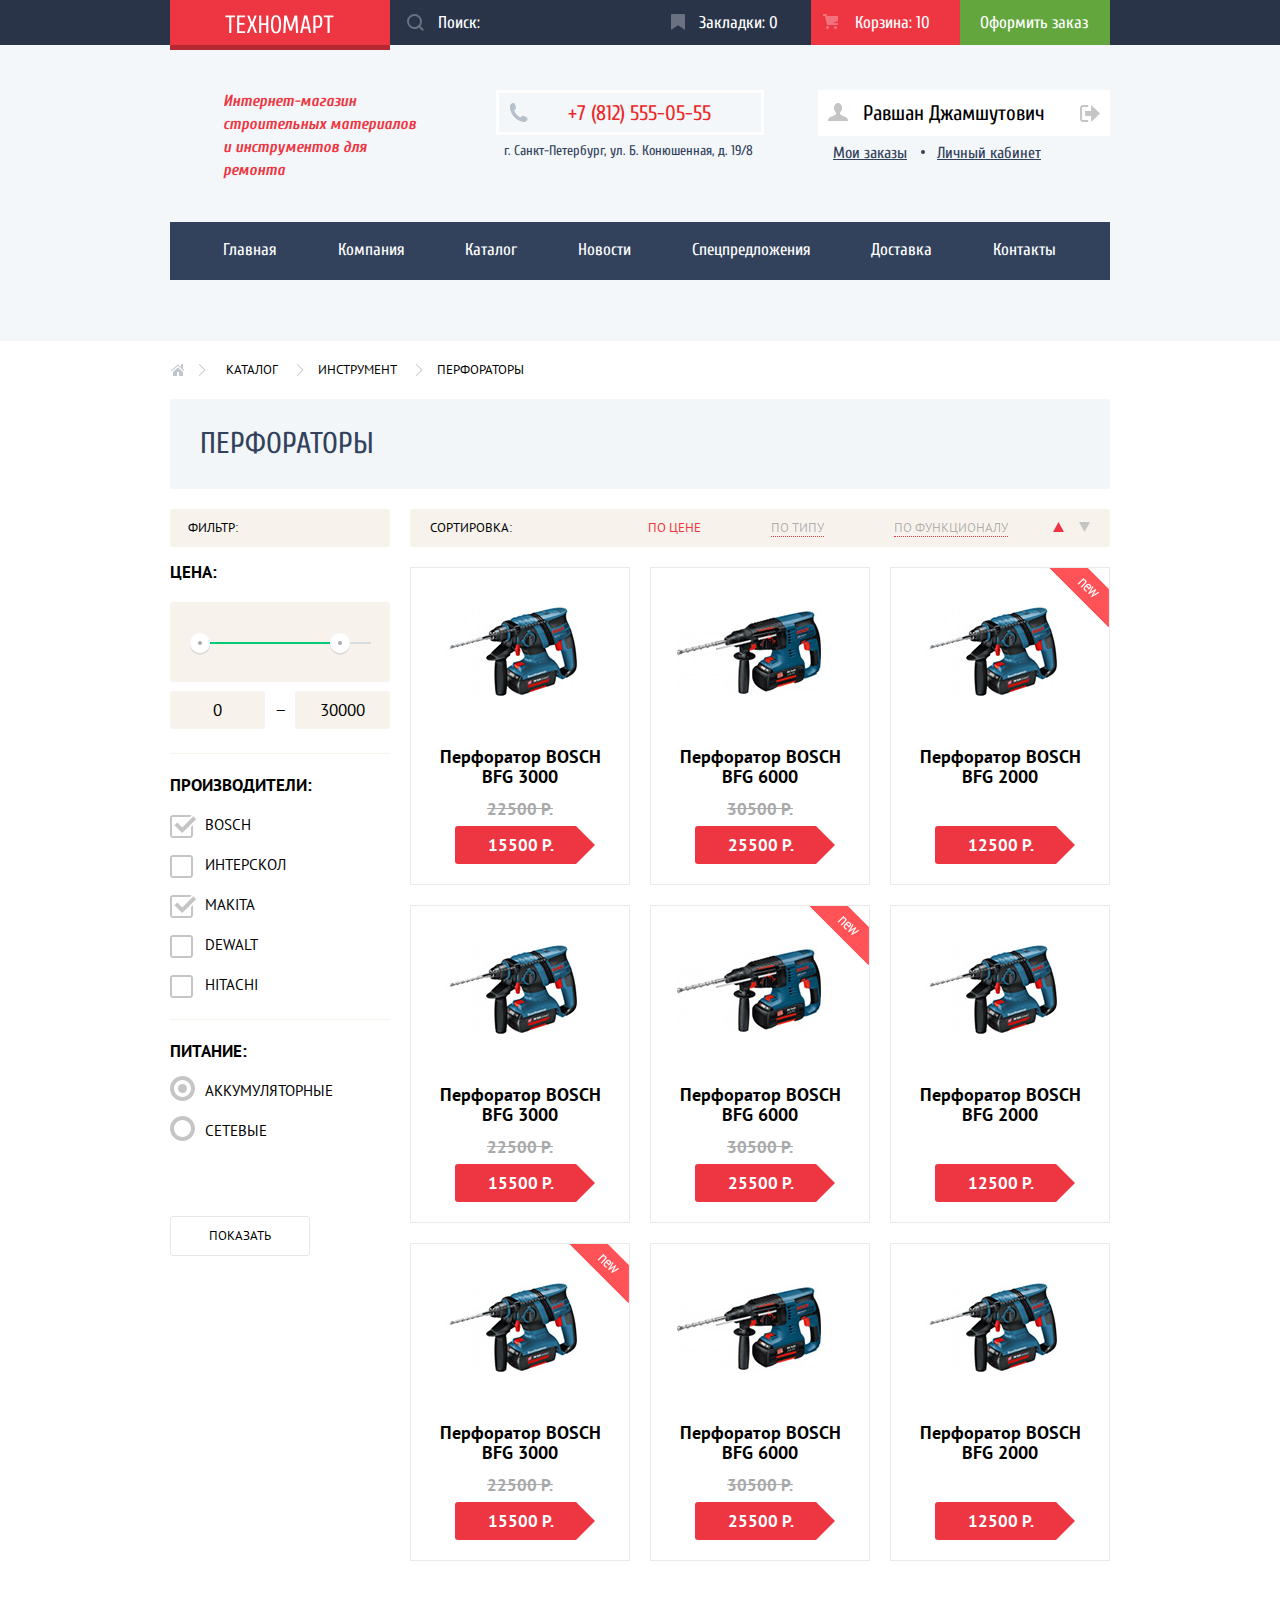
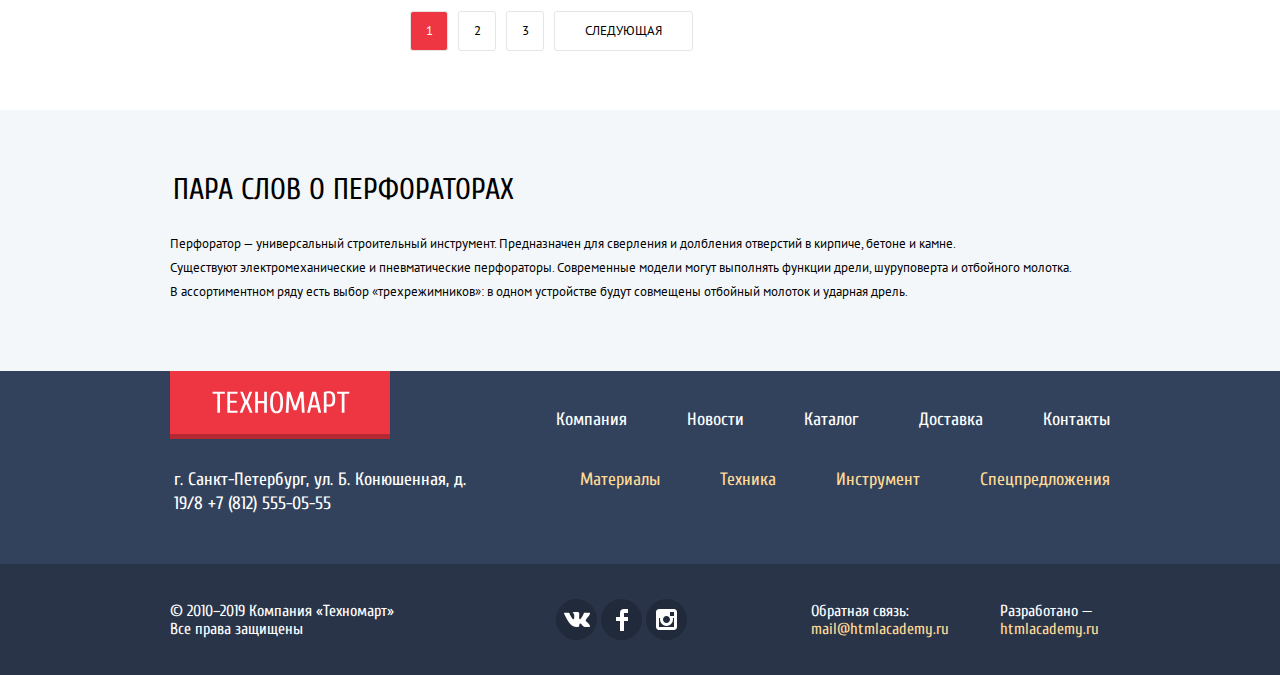
==== catalog.html @ a44cceee "Визуальное соответствие макету Техномарт v1" ====
<!DOCTYPE html>
<html lang="ru">
<head>
  <meta charset="utf-8">
  <title>Техномарт-каталог</title>
  <link href="https://fonts.googleapis.com/css?family=Cuprum:400,400i,700|PT+Sans:400,700&display=swap&subset=cyrillic" rel="stylesheet">
  <link href="css/normalize.css" rel="stylesheet">
  <link href="css/style.css" rel="stylesheet">
</head>
<body>
  <header class="page-header page-catalog-header">
    <div class="header-top-wrap">
      <div class="header-top container">

        <a class="logo" href="index.html">
          <img src="img/logo.svg" alt="Логотип магазана Техномарт" width="109" height="19">
        </a>
        <label>
          <span class="visually-hidden">Поиск</span>
          <input type="search" placeholder="Поиск:" name="search">
          <svg class="search" xmlns="http://www.w3.org/2000/svg" width="17" height="17" viewBox="0 0 17 17">
            <path fill="#231F20"
              d="M17 15.586l-3.542-3.542A7.465 7.465 0 0 0 15 7.5 7.5 7.5 0 1 0 7.5 15c1.71 0 3.282-.579 4.544-1.542L15.586 17 17 15.586zM2 7.5C2 4.467 4.467 2 7.5 2 10.532 2 13 4.467 13 7.5c0 3.032-2.468 5.5-5.5 5.5A5.506 5.506 0 0 1 2 7.5z" />
          </svg>
        </label>

        <a class="header-top-pack" href="pack.html">
          <svg class="pack" xmlns="http://www.w3.org/2000/svg" width="14" height="16" viewBox="0 0 14 16">
            <path fill="#E72C2D" d="M14 15c0 .55-.368.741-.818.426l-5.363-3.765c-.45-.315-1.187-.315-1.637 0L.818 15.426C.368 15.741 0 15.55 0 15V1c0-.55.45-1 1-1h12c.55 0 1 .45 1 1v14z" />
          </svg>
          Закладки: 0
        </a>
        <a class="header-top-cart" href="basket.html">
          <svg class="cart" xmlns="http://www.w3.org/2000/svg" width="15" height="15" viewBox="0 0 15 15">
            <circle cx="4.5" cy="13.5" r="1.5" />
            <circle cx="12.5" cy="13.5" r="1.5" />
            <path d="M15 2H4.07l-.422-2H0v2h2.031l1.985 9H15V9H9.441L15 6.951z" />
          </svg>
          Корзина: 10
        </a>
        <a class="header-top-to-cart" href="cart.html">Оформить заказ</a>

      </div>
    </div>
    <div class="container">
      <div class="header-middle">
        <h1 class="header-title">Интернет-магазин
          строительных материалов
          и&nbsp;инструментов для ремонта
        </h1>
        <div class="header-contacts">
          <p class="contact-phone">+7 (812) 555-05-55</p>
          <p class="contact-address">г. Санкт-Петербург, ул.&nbsp;Б. Конюшенная, д. 19/8</p>
        </div>
        <section class="user">
          <p class="user-name">
            <a class="to-profile" href="profile.html">
              <svg xmlns="http://www.w3.org/2000/svg" width="20" height="18" viewBox="0 0 20 18">
                <path fill="#c5c5c5"
                  d="M17.881 14.166c-2.144-.735-4.256-1.666-5.207-2.39-.657-.501-.77-1.618-.517-2.415 1.118-.903 1.864-2.477 1.864-4.278C14.021 2.276 12.221 0 10 0S5.979 2.276 5.979 5.083c0 1.801.746 3.374 1.863 4.277.253.798.141 1.915-.517 2.416-.95.724-3.063 1.654-5.207 2.39S0 18 0 18h20s.025-3.099-2.119-3.834z" />
              </svg>
              Равшан Джамшутович
            </a>
            <a class="logout" href="logout.html">
              <svg xmlns="http://www.w3.org/2000/svg" width="21" height="17" viewBox="0 0 21 17">
                <g fill="#c5c5c5">
                  <path d="M21 8.5L12.125 0v6h-6v5h6v6z" />
                  <path d="M3.106 13.952V3.048c.018-.376.171-1.057 1.01-1.057h5.027V0H4.116C1.938 0 1.112 1.81 1.087 3.027v10.946C1.112 15.189 1.938 17 4.116 17h5.027v-1.99H4.116c-.839 0-.992-.683-1.01-1.058z" />
                </g>
              </svg>
            </a>
          </p>
          <ul class="user-nav">
            <li><a class="my-orders" href="my-orders.html">Мои заказы</a></li>
            <li><a class="my-personal-page" href="lk.html">Личный кабинет</a></li>
          </ul>
        </section>
      </div>
      <nav class="main-navigation">
        <ul class="navigation-list">
          <li class="navigation-list-item"><a href="index.html">Главная</a></li>
          <li class="navigation-list-item"><a href="company.html">Компания</a></li>
          <li class="navigation-list-item"><a href="">Каталог</a></li>
          <li class="navigation-list-item"><a href="news.html">Новости</a></li>
          <li class="navigation-list-item"><a href="special-price.html">Спецпредложения</a></li>
          <li class="navigation-list-item"><a href="delivery.html">Доставка</a></li>
          <li class="navigation-list-item"><a href="contact.html">Контакты</a></li>
        </ul>
      </nav>
    </div>
  </header>
  <main class="page-main page-catalog">
    <div class="container">
      <ul class="breadcrumbs">
        <li class="breadcrumbs-item"><a class="home" href="index.html" aria-label="На главную"></a></li>
        <li class="breadcrumbs-item fixme-1"><a href="">Каталог</a></li>
        <li class="breadcrumbs-item"><a href="tool.html">Инструмент</a></li>
        <li class="breadcrumbs-item breadcrumbs-item-current"><a href="#">Перфораторы</a></li>
      </ul>
      <h2 class="catalog-title">Перфораторы</h2>
      <div class="main-container">
        <form class="filters" action="https://echo.htmlacademy.ru" method="get">
          <h3 class="filters-title">Фильтр:</h3>
          <fieldset class="filter-price">
            <legend class="filter-price-title">Цена:</legend>
            <div class="range">
              <span class="line line-grey"></span>
              <span class="line line-green"></span>
              <button class="circle circle-left" type="button"></button>
              <button class="circle circle-right" type="button"></button>
            </div>
            <div class="input">
              <input class="min" type="text" value="0">
              <span>—</span>
              <input class="max" type="text" value="30000">
            </div>
          </fieldset>
          <fieldset class="check-brend">
            <legend class="check-brend-title">Производители:</legend>
            <ul class="brend-list">
              <li class="brend-item">
                <label class="brend-input">
                  <input class="visually-hidden" type="checkbox" name="Bosch" checked="">
                  <span class="check-box"></span>
                  Bosch
                </label>
              </li><!-- Добавить checkbox-on.svg -->
              <li class="brend-item">
                <label class="brend-input">
                  <input class="visually-hidden" type="checkbox" name="Interscol">
                  <span class="check-box"></span>
                  Интерскол
                </label>
              </li><!-- Добавить checkbox-off.svg -->
              <li class="brend-item">
                <label class="brend-input">
                  <input class="visually-hidden" type="checkbox" name="Makita" checked="">
                  <span class="check-box"></span>
                  Makita
                </label>
              </li><!-- Добавить checkbox-on.svg -->
              <li class="brend-item">
                <label class="brend-input">
                  <input class="visually-hidden" type="checkbox" name="dewalt">
                  <span class="check-box"></span>
                  dewalt
                </label>
              </li><!-- Добавить checkbox-off.svg -->
              <li class="brend-item">
                <label class="brend-input">
                  <input class="visually-hidden" type="checkbox" name="hitachi">
                  <span class="check-box"></span>
                  hitachi
                </label>
              </li><!-- Добавить checkbox-off.svg -->
            </ul>
          </fieldset>
          <fieldset class="check-type">
            <legend class="check-type-title">Питание:</legend>
            <ul class="type-list">
              <li class="type-item">
                <label class="input-type">
                  <input class="visually-hidden" type="radio" name="feed" value="type-1" checked>
                  <span class="type-radio"></span>
                  Аккумуляторные
                </label>
              </li><!-- Добавить radio-on.svg -->
              <li class="type-item">
                <label class="input-type">
                  <input class="visually-hidden" type="radio" name="feed" value="type-2">
                  <span class="type-radio"></span>
                  Сетевые
                </label>
              </li><!-- Добавить radio-off.svg -->
            </ul>
          </fieldset>
          <button class="re-filter" type="submit">Показать</button>
        </form>
        <div class="content-container">
          <section class="sort">
            <h3 class="sort-title">Сортировка:</h3>
            <ul class="sort-list">
              <li class="sort-item">
                <a class="sort-button sort-active" href="#">По&nbsp;цене</a>
              </li>
              <li class="sort-item">
                <a class="sort-button" href="#">По&nbsp;типу</a>
              </li>
              <li class="sort-item">
                <a class="sort-button" href="#">По&nbsp;функционалу</a><!-- Добавить  icon-up-dir.svg icon-down-dir.svg-->
              </li>
            </ul>
            <ul class="arrow-list">
              <li class="sort-arrow-item">
                <a class="btn-up active" aria-label="Отсортировать по возрастанию" href="#">
                  <svg xmlns="http://www.w3.org/2000/svg" width="11" height="10" viewBox="0 0 11 10">
                    <path fill="#c5c5c5" d="M5.5 0L0 10h11z" />
                  </svg>

                </a>
              </li>
              <li class="sort-arrow-item">
                <a class="btn-down" aria-label="Отсортировать по убыванию" href="#">
                  <svg xmlns="http://www.w3.org/2000/svg" width="11" height="10" viewBox="0 0 11 10">
                    <path fill="#c5c5c5" d="M5.5 10L0 0h11" />
                  </svg>
                </a>
              </li>
            </ul>
          </section>
          <section class="catalog">
            <h3 class="visually-hidden">Каталог</h3>
            <ul class="product-list">
              <li class="product-item">
                <div>
                  <a class="product-picture" href="catalog-item.html">
                    <img src="img/item-image-2k3k.jpg" alt="Перфоратор Bosch BFG 3000" width="218" height="170">
                  </a>

                  <ul class="item-buttons-list">
                    <li class="item-button">
                      <a class="button-link button-to-cart" href="to-cart.html">Купить</a>
                    </li>
                    <li class="item-button">
                      <a class="button-link button-to-mark" href="add-mark.html">В закладки</a>
                    </li>
                  </ul>

                  <h4 class="product-title">
                    <a href="product-item.html">
                      Перфоратор BOSCH BFG 3000
                    </a>
                  </h4>
                </div>
                <div>
                  <p class="product-item-sale">22500&nbsp;Р.</p>
                  <a class="product-item-price" href="#">
                    15500&nbsp;Р.
                  </a>
                </div>
              </li>
              <li class="product-item">
                <div>
                  <a class="product-picture" href="catalog-item.html">
                    <img src="img/item-image-6k.jpg" alt="Перфоратор Bosch BFG 6000" width="218" height="170">
                  </a>

                  <ul class="item-buttons-list">
                    <li class="item-button">
                      <a class="button-link button-to-cart" href="to-cart.html">Купить</a>
                    </li>
                    <li class="item-button">
                      <a class="button-link button-to-mark" href="add-mark.html">В закладки</a>
                    </li>
                  </ul>

                  <h4 class="product-title">
                    <a href="product-item.html">
                      Перфоратор BOSCH BFG 6000
                    </a>
                  </h4>
                </div>
                <div>
                  <p class="product-item-sale">30500&nbsp;Р.</p>
                  <a class="product-item-price" href="#">
                    25500&nbsp;Р.
                  </a>
                </div>
              </li>
              <li class="product-item new-flag">
                <div>
                  <a class="product-picture" href="catalog-item.html">
                    <img src="img/item-image-2k3k.jpg" alt="Перфоратор Bosch BFG 2000" width="218" height="170">
                  </a>

                  <ul class="item-buttons-list">
                    <li class="item-button">
                      <a class="button-link button-to-cart" href="to-cart.html">Купить</a>
                    </li>
                    <li class="item-button">
                      <a class="button-link button-to-mark" href="add-mark.html">В закладки</a>
                    </li>
                  </ul>

                  <h4 class="product-title">
                    <a href="product-item.html">
                      Перфоратор BOSCH BFG 2000
                    </a>
                  </h4>
                </div>
                <div>
                  <a class="product-item-price" href="#">
                    12500&nbsp;Р.
                  </a>
                </div>
              </li>
              <li class="product-item">
                <div>
                  <a class="product-picture" href="catalog-item.html">
                    <img src="img/item-image-2k3k.jpg" alt="Перфоратор Bosch BFG 3000" width="218" height="170">
                  </a>

                  <ul class="item-buttons-list">
                    <li class="item-button">
                      <a class="button-link button-to-cart" href="to-cart.html">Купить</a>
                    </li>
                    <li class="item-button">
                      <a class="button-link button-to-mark" href="add-mark.html">В закладки</a>
                    </li>
                  </ul>

                  <h4 class="product-title">
                    <a href="product-item.html">
                      Перфоратор BOSCH BFG 3000
                    </a>
                  </h4>
                </div>
                <div>
                  <p class="product-item-sale">22500&nbsp;Р.</p>
                  <a class="product-item-price" href="#">
                    15500&nbsp;Р.
                  </a>
                </div>
              </li>
              <li class="product-item new-flag">
                <div>
                  <a class="product-picture" href="catalog-item.html">
                    <img src="img/item-image-6k.jpg" alt="Перфоратор Bosch BFG 6000" width="218" height="170">
                  </a>

                  <ul class="item-buttons-list">
                    <li class="item-button">
                      <a class="button-link button-to-cart" href="to-cart.html">Купить</a>
                    </li>
                    <li class="item-button">
                      <a class="button-link button-to-mark" href="add-mark.html">В закладки</a>
                    </li>
                  </ul>

                  <h4 class="product-title">
                    <a href="product-item.html">
                      Перфоратор BOSCH BFG 6000
                    </a>
                  </h4>
                </div>
                <div>
                  <p class="product-item-sale">30500&nbsp;Р.</p>
                  <a class="product-item-price" href="#">
                    25500&nbsp;Р.
                  </a>
                </div>
              </li>
              <li class="product-item">
                <div>
                  <a class="product-picture" href="catalog-item.html">
                    <img src="img/item-image-2k3k.jpg" alt="Перфоратор Bosch BFG 2000" width="218" height="170">
                  </a>

                  <ul class="item-buttons-list">
                    <li class="item-button">
                      <a class="button-link button-to-cart" href="to-cart.html">Купить</a>
                    </li>
                    <li class="item-button">
                      <a class="button-link button-to-mark" href="add-mark.html">В закладки</a>
                    </li>
                  </ul>

                  <h4 class="product-title">
                    <a href="product-item.html">
                      Перфоратор BOSCH BFG 2000
                    </a>
                  </h4>
                </div>
                <div>
                  <a class="product-item-price" href="#">
                    12500&nbsp;Р.
                  </a>
                </div>
              </li>
              <li class="product-item new-flag">
                <div>
                  <a class="product-picture" href="catalog-item.html">
                    <img src="img/item-image-2k3k.jpg" alt="Перфоратор Bosch BFG 3000" width="218" height="170">
                  </a>

                  <ul class="item-buttons-list">
                    <li class="item-button">
                      <a class="button-link button-to-cart" href="to-cart.html">Купить</a>
                    </li>
                    <li class="item-button">
                      <a class="button-link button-to-mark" href="add-mark.html">В закладки</a>
                    </li>
                  </ul>

                  <h4 class="product-title">
                    <a href="product-item.html">
                      Перфоратор BOSCH BFG 3000
                    </a>
                  </h4>
                </div>
                <div>
                  <p class="product-item-sale">22500&nbsp;Р.</p>
                  <a class="product-item-price" href="#">
                    15500&nbsp;Р.
                  </a>
                </div>
              </li>
              <li class="product-item">
                <div>
                  <a class="product-picture" href="catalog-item.html">
                    <img src="img/item-image-6k.jpg" alt="Перфоратор Bosch BFG 6000" width="218" height="170">
                  </a>

                  <ul class="item-buttons-list">
                    <li class="item-button">
                      <a class="button-link button-to-cart" href="to-cart.html">Купить</a>
                    </li>
                    <li class="item-button">
                      <a class="button-link button-to-mark" href="add-mark.html">В закладки</a>
                    </li>
                  </ul>

                  <h4 class="product-title">
                    <a href="product-item.html">
                      Перфоратор BOSCH BFG 6000
                    </a>
                  </h4>
                </div>
                <div>
                  <p class="product-item-sale">30500&nbsp;Р.</p>
                  <a class="product-item-price" href="#">
                    25500&nbsp;Р.
                  </a>
                </div>
              </li>
              <li class="product-item">
                <div>
                  <a class="product-picture" href="catalog-item.html">
                    <img src="img/item-image-2k3k.jpg" alt="Перфоратор Bosch BFG 2000" width="218" height="170">
                  </a>

                  <ul class="item-buttons-list">
                    <li class="item-button">
                      <a class="button-link button-to-cart" href="to-cart.html">Купить</a>
                    </li>
                    <li class="item-button">
                      <a class="button-link button-to-mark" href="add-mark.html">В закладки</a>
                    </li>
                  </ul>

                  <h4 class="product-title">
                    <a href="product-item.html">
                      Перфоратор BOSCH BFG 2000
                    </a>
                  </h4>
                </div>
                <div>
                  <a class="product-item-price" href="#">
                    12500&nbsp;Р.
                  </a>
                </div>
              </li>
            </ul>
          </section>
          <ul class="pagination" aria-label="Страницы каталога">
            <li class="pagination-item pagination-active">
              <a href="#">1</a>
            </li>
            <li class="pagination-item">
              <a href="#">2</a>
            </li>
            <li class="pagination-item">
              <a href="#">3</a>
            </li>
            <li class="pagination-item">
              <a href="#">Следующая</a>
            </li>
          </ul>
        </div>
      </div>
    </div>
    <div class="post-script-wrap">
      <div class="container">
        <section class="post-script">
          <h3 class="post-script-title">Пара слов о&nbsp;перфораторах</h3>
          <p class="post-script-text">
            Перфоратор&nbsp;&mdash; универсальный строительный инструмент. Предназначен для сверления и&nbsp;долбления отверстий в&nbsp;кирпиче, бетоне и&nbsp;камне.<br>
            Существуют электромеханические и&nbsp;пневматические перфораторы. Современные модели могут выполнять функции дрели, шуруповерта и&nbsp;отбойного молотка. В&nbsp;ассортиментном ряду есть выбор &laquo;трехрежимников&raquo;: в&nbsp;одном
            устройстве будут совмещены отбойный молоток и&nbsp;ударная дрель.
          </p>
        </section>
      </div>
    </div>
  </main>
  <footer class="page-footer">
    <div class="container">
      <div class="footer-top">
        <a class="logo footer-logo" href="">
          <img src="img/logo.svg" alt="Логотип магазана Техномарт" width="138" height="23">
        </a>
        <ul class="footer-top-nav-list">
          <li class="main-nav-item"><a href="company.html">Компания</a></li>
          <li class="main-nav-item"><a href="news.html">Новости</a></li>
          <li class="main-nav-item"><a href="catalog.html">Каталог</a></li>
          <li class="main-nav-item"><a href="delivery.html">Доставка</a></li>
          <li class="main-nav-item"><a href="contact.html">Контакты</a></li>
        </ul>
      </div>
      <div class="footer-middle">
        <address class="footer-contacts">
          г. Санкт-Петербург, ул. Б. Конюшенная, д. 19/8
          +7 (812) 555-05-55
        </address>
        <ul class="nav-catalog">
          <li class="nav-catalog-item"><a href="catalog.html#materials">Материалы</a></li>
          <li class="nav-catalog-item"><a href="catalog.html#techno">Техника</a></li>
          <li class="nav-catalog-item"><a href="catalog.html#tool">Инструмент</a></li>
          <li class="nav-catalog-item"><a href="special-price.html">Спецпредложения</a></li>
        </ul>
      </div>
    </div>
    <div class="footer-bottom-wrap">
      <div class="container">
        <div class="footer-bottom">
          <p class="copyright">
            &#169; 2010–2019 Компания &laquo;Техномарт&raquo;
            Все права защищены
          </p>
          <ul class="social-list">
            <li class="social-list-item">
              <a class="vk-link" href="vk" aria-label="Наша страница в контакте">
                <span class="visually-hidden">Vkontakte</span>
              </a>
            </li>
            <li class="social-list-item">
              <a class="fb-link" href="fb" aria-label="Наша страница в фейсбуке">
                <span class="visually-hidden">FaceBook</span>
              </a>
            </li>
            <li class="social-list-item">
              <a class="inst-link" href="ins" aria-label="Наша страница в инстаграме">
                <span class="visually-hidden">Instagram</span>
              </a>
            </li>
          </ul>
          <p class="feed">
            <span>Обратная связь:</span>
            <span class="feed-mail"><a href="mailto:mail@htmlacademy.ru" aria-label="Вы можете связаться с нами по почте">mail@htmlacademy.ru</a></span>
          </p>
          <p class="author">
            <span>Разработано&nbsp;—</span>
            <span class="author-name"><a href="https://htmlacademy.ru/intensive/htmlcss">htmlacademy.ru</a></span>
          </p>
        </div>
      </div>
    </div>
  </footer>
  <section class="modal modal-cart">
    <div class="white-space modal-head-alert">
      <button class="close" aria-label="Закрыть окно" type="button"></button>
      <p class="good-alert">Товар добавлен в&nbsp;корзину!</p>
    </div>
    <div class="grey-space modal-bottom-alert">
      <a class="button" href="cart.html">Оформить заказ</a>
      <button class="next-close">Продолжить покупки</button>
    </div>
  </section>
</body>
</html>
---- css/style.css ----
body {
  margin: 0;
  padding: 0;
  font-family: "Cuprum", Arial, sans-serif;
  font-size: 14px;
  line-height: 17px;
  font-weight: normal;
  color: #000000;
  background-color: #ffffff;
}

a {
  text-decoration: none;
  color: inherit;
}

/* img {
  max-width: 100%;
  height: auto;
} */
.visually-hidden {
  position: absolute;
  width: 1px;
  height: 1px;
  margin: -1px;
  border: 0;
  padding: 0;
  clip: rect(0 0 0 0);
  overflow: hidden;
}

.container {
  width: 940px;
  margin: 0 auto;
  padding: 0 10px;
}

.page-header {
  width: 100%;
  margin-bottom: 60px;
  padding-bottom: 61px;
  background-color: #f4f7f9;
  display: flex;
  flex-direction: column;
}

.header-top-wrap {
  width: 100%;
  margin-bottom: 45px;
  background-color: #293449;
}

.header-top {
  display: flex;
}

.header-top label {
  display: flex;
  position: relative;
  flex-grow: 1;
}

.search {
  content: "";
  position: absolute;
  width: 17px;
  height: 17px;
  top: 14px;
  left: 17px;
  opacity: 0.3;
}

label:hover .search {
  opacity: 1;
}

.search path {
  fill: #ffffff;
}

label:active .search path,
input:focus+.search path {
  fill: red;
}

input:focus+.search {
  opacity: 1;
}

.header-top input {
  margin: 0;
  border: none;
  width: 100%;
  padding-left: 48px;
  font-size: 17px;
  line-height: 18px;
  background-color: #293449;
}

.header-top input::placeholder {
  color: #ffffff;
}

.header-top .logo {
  padding: 15px 56px 7px 55px;
  box-shadow: 0px 5px 0 0 #b52933;
  background-color: #ee3643;
}

.header-top a {
  padding: 14px 30px 13px 44px;
  white-space: nowrap;
  color: #ffffff;
  font-size: 17px;
  line-height: 18px;
}

.pack {
  position: absolute;
  width: 14px;
  height: 16px;
  top: 14px;
  left: 16px;
  opacity: 0.3;
}

.pack path {
  fill: #ffffff;
}

a.header-top-pack {
  position: relative;
  padding-right: 33px;
}

.header-top-pack:hover .pack {
  opacity: 1;
}

.header-top-pack:active .pack {
  opacity: 0.5;
}

a.header-top-to-cart {
  padding: 14px 22px 13px 20px;
  background-color: #63a63e;
}

a.header-top-cart {
  position: relative;
}

.header-top-cart:hover .cart {
  opacity: 1;
}

.header-top-cart:active .cart {
  opacity: 0.5;
}

.cart {
  position: absolute;
  width: 15px;
  height: 15px;
  top: 14px;
  left: 12px;
  opacity: 0.3;
}

.cart path,
.cart circle {
  fill: #ffffff;
}

.header-middle {
  display: flex;
  justify-content: space-between;
  margin-bottom: 40px;
}

.header-title {
  margin: 0 0 0 53px;
  padding: 0;
  width: 200px;
  font-style: italic;
  font-size: 16px;
  line-height: 23px;
  color: #ee3643;
}

.header-contacts {
  display: flex;
  flex-direction: column;
  justify-content: flex-start;
}

.contact-phone {
  position: relative;
  padding: 10px 50px 8px 69px;
  margin: 0 0 4px 0;
  white-space: nowrap;
  font-size: 21px;
  line-height: 21px;
  color: #e9292a;
  border: 3px solid #ffffff;
}

.contact-phone::before {
  position: absolute;
  top: 10px;
  left: 10px;
  content: "";
  width: 19px;
  height: 19px;
  background: url("../img/icon-phone.svg") no-repeat 0 0;
}

.contact-address {
  margin: 0;
  padding: 0;
  padding-left: 8px;
  line-height: 24px;
  color: #32425c;
}

.user-nav,
.navigation-list,
.menu-top-items,
.menu-bottom-items,
.popular-products-list,
.popular-brands-list,
.footer-top-nav-list,
.nav-catalog,
.social-list,
.breadcrumbs,
.sort-list,
.arrow-list,
.product-list,
.pagination {
  list-style: none;
}

.user-nav {
  margin: 0;
  padding: 0;
  align-self: flex-start;
  display: flex;
  align-items: flex-start;
  justify-content: flex-start;
}

.user-nav li {
  position: relative;
  background-color: #ffffff;
  font-size: 21px;
  line-height: 21px;
}

.user-nav-item {
  margin-right: 10px;
}

.user-nav-in {
  display: block;
  padding: 12px 26px 12px 47px;
}

.log-in {
  position: absolute;
  top: 14px;
  left: 14px;
}

.log-in path {
  fill: #c5c5c5;
}

.user-nav-in:hover path {
  fill: #32425C;
}

.user-nav-registration {
  display: block;
  padding: 12px 25px 11px 24px;
}

.main-navigation {
  background-color: #32425c;
  color: #ffffff;
  font-size: 17px;
}

.navigation-list {
  margin: 0;
  padding: 0;
  padding: 0 24px 0 23px;
  display: flex;
  justify-content: space-around;
}

.navigation-list-item a {
  display: block;
  padding: 19px 30px 22px 30px;
}

.menu-catalog {
  display: flex;
  flex-direction: column;
  margin: 0 0 55px 0;
}

.menu-top-items {
  padding: 0;
  margin: 0 0 20px 0;
  display: flex;
  justify-content: space-between;
}

.menu-item {
  position: relative;
  width: 300px;
  box-sizing: border-box;
  padding: 21px 140px 20px 23px;
  color: #ffffff;
}

.new-flag {
  position: relative;
}

.new-flag::before {
  content: "";
  position: absolute;
  top: 0;
  right: 0;
  width: 60px;
  height: 59px;
  background: url("../img/new-flag.png") no-repeat 0 0;
}

.menu-item::after {
  content: "";
  position: absolute;
  left: 198px;
  top: 30px;
}

.icon-1::after {
  margin-left: 15px;
  width: 44px;
  height: 65px;
  background: url("../img/icon-1.svg") no-repeat 0 0;
}

.icon-2::after {
  width: 75px;
  height: 61px;
  background: url("../img/icon-2.svg") no-repeat 0 0;
}

.icon-3::after {
  margin-left: -7px;
  width: 78px;
  height: 62px;
  background: url("../img/icon-3.svg") no-repeat 0 0;
}

.icon-4::after {
  margin-left: -2px;
  margin-top: -4px;
  width: 59px;
  height: 72px;
  background: url("../img/icon-4.svg") no-repeat 0 0;
}

.icon-5::after {
  margin-left: -7px;
  width: 78px;
  height: 63px;
  background: url("../img/icon-5.svg") no-repeat 0 0;
}

.menu-item-title {
  margin: 0 0 12px 0;
  padding: 0;
  font-size: 24px;
  line-height: 30px;
  font-weight: bold;
}

.menu-item-button {
  display: block;
  padding: 11px 0px 10px 0px;
  text-align: center;
  border-radius: 3px;
  text-transform: uppercase;
  line-height: 18px;
  background-color: rgba(0, 0, 0, 0.1);
}

.right-box-list .menu-item-button {
  text-align: center;
}

.menu-item-orange {
  background-color: #ffbf47;
}

.menu-top-items .menu-item-blue {
  background-color: #3bbce3;
}

.menu-top-items .menu-item-pink {
  background-color: #dc91d8;
}

.right-box-list .menu-item-green {
  background-color: #8ed78f;
}

.menu-bottom-items {
  margin: 0;
  padding: 0;
  display: flex;
  justify-content: space-between;
  align-items: stretch;
}

.menu-widget {
  position: relative;
  width: 620px;
  min-height: 266px;
}

.widget-nav {
  z-index: 1;
}

.back-arrow {
  border: 0;
  background: transparent;
  position: absolute;
  top: 50%;
  transform: translateY(-50%);
  left: 30px;
  width: 30px;
  height: 30px;
}

.back-arrow::before {
  content: "";
  width: 25px;
  height: 25px;
  position: absolute;
  top: 0;
  left: 0;
  border-left: 3px solid #ffffff;
  border-bottom: 3px solid #ffffff;
  transform: rotate(45deg);
}

.front-arrow {
  position: absolute;
  top: 50%;
  transform: translateY(-50%);
  right: 30px;
  width: 30px;
  height: 30px;
  border: 0;
  background-color: transparent;
}

.front-arrow::before {
  content: "";
  width: 25px;
  height: 25px;
  position: absolute;
  top: 0;
  right: 0;
  border-left: 3px solid #ffffff;
  border-bottom: 3px solid #ffffff;
  transform: rotate(-135deg);
}

.widget-circle-nav {
  margin: 0;
  padding: 0;
  list-style: none;
  position: absolute;
  bottom: 34px;
  left: 50%;
  transform: translateX(-50%);
  display: flex;
}

.circle-item {
  margin-right: 10px;
}

.circle-item:last-child {
  margin: 0;
}

.circle-button {
  width: 10px;
  height: 10px;
  padding: 0;
  border: 2px solid #ffffff;
  background-color: #ffffff;
  border-radius: 50%;
  z-index: 1;
}

.circle-button-current {
  background-color: #ee3643;
}

.menu-slide {
  position: absolute;
}

.widget-content-box {
  padding: 24px;
}

.menu-slide-title {
  margin: 0;
  padding: 0;
  font-size: 36px;
  line-height: 36px;
  font-weight: bold;
  text-transform: uppercase;
}

.menu-slide-text {
  margin: 0;
  padding: 0;
  font-size: 18px;
  line-height: 24px;
}

.slide-picture {
  position: absolute;
  top: 0;
  z-index: -1;
}

.button {
  display: block;
  border-radius: 3px;
  background-color: #ee3643;
  text-transform: uppercase;
  color: #ffffff;
}

.widget-slide-button {
  margin: 0 0 22px 25px;
  padding: 10px 0;
  width: 195px;
  text-align: center;
}

.menu-slide {
  height: 266px;
  display: flex;
  flex-direction: column;
  justify-content: space-between;
  color: #ffffff;
}

.menu-slide-1 {
  display: flex;
}

.menu-slide-2 {
  display: none;
}

.right-box {
  padding: 0;
  margin: 0;
  display: flex;
}

.right-box-list {
  width: 300px;
  margin: 0;
  padding: 0;
  display: flex;
  flex-direction: column;
  justify-content: space-between;
}

.section-head {
  display: flex;
  justify-content: space-between;
  align-items: center;
  padding: 25px;
  margin-bottom: 20px;
  background-color: #f9f5f0;
}

.section-title {
  margin: 0;
  padding: 0;
  font-size: 30px;
  line-height: 30px;
  font-weight: normal;
  text-transform: uppercase;
}

.head-button {
  width: 253px;
  margin: 0;
  padding: 10px 0;
  text-align: center;
}

.popular-products-list {
  margin: 0 0 20px 0;
  padding: 0;
  display: flex;
  font-family: "PT Sans", Arial, sans-serif;
  font-weight: bold;
}

.product-item {
  margin-right: 20px;
  display: flex;
  flex-direction: column;
  align-items: center;
  border: 1px solid #eaeaea;
  justify-content: space-between;
  text-align: center;
}

.product-item:hover .product-picture {
  display: none;
}

.product-item:hover .item-buttons-list {
  display: block;
}

.item-buttons-list {
  display: none;
  width: 218px;
  margin: 0;
  padding: 45px 0 44px 0;
  list-style: none;
}

.item-button {
  margin-bottom: 7px;
}

.button-link {
  position: relative;
  display: block;
  width: 115px;
  margin: 0 auto;
  padding: 10px;
  text-align: center;
  font-size: 14px;
  line-height: 18px;
  color: #ffffff;
  border-radius: 3px;
  text-transform: uppercase;
  background-color: #63a63e;
  font-weight: normal;
  font-family: "Cuprum", Arial, sans-serif;
}

.button-to-cart {
  box-shadow: inset 0px -3px 0 0 #367315;
}

.button-to-cart::before {
  content: "";
  position: absolute;
  top: 10px;
  left: 10px;
  width: 15px;
  height: 15px;
  background: url("../img/icon-cart.svg") no-repeat 0 0;
  opacity: 0.3;
}

.button-to-cart:hover::before,
.button-to-cart:active::before {
  opacity: 1;
}

.button-to-cart:hover {
  background-color: #5fbb2d;
}

.button-to-cart:active {
  background-color: #518534;
  box-shadow: none;
}

.button-to-mark {
  padding: 7px;
  background-color: #ffffff;
  color: #32425c;
  border: solid 3px #63a63e;
}

.button-to-mark:hover {
  border-color: #32425c;
}

.button-to-mark:active {
  opacity: 0.3;
}

.product-title {
  margin: 0 20px 13px 20px;
  padding: 0;
  text-align: center;
  font-size: 18px;
  line-height: 20px;
}

.product-picture {
  margin-bottom: 5px;
  display: block;
}

.product-item-sale {
  margin: 0 0 8px 0;
  padding: 0;
  color: #a9a9a9;
  font-size: 17px;
  line-height: 18px;
  text-decoration: line-through;
}

.product-item-price {
  position: relative;
  display: block;
  margin-bottom: 20px;
  padding: 10px 22px 10px 33px;
  margin-left: -10px;
  color: #ffffff;
  background-color: #ee3643;
  border-radius: 3px 0 0 3px;
  font-size: 17px;
  line-height: 18px;
}

.price {}

.product-item-price::after {
  content: "";
  position: absolute;
  top: 0;
  left: 100%;
  border: 19px solid #ee3643;
  border-right: none;
  border-top-color: transparent;
  border-bottom-color: transparent;
}

.popular-brands {
  margin-bottom: 85px;
}

.popular-brands-list {
  display: flex;
  flex-wrap: wrap;
  justify-content: space-between;
  margin: 0;
  padding: 0;
}

.brands-item {
  display: flex;
  width: 220px;
  height: 145px;
  border: 1px solid #eaeaea;
}

.brands-item:first-child {
  margin-bottom: 20px;
}

.brands-item a {
  margin: auto;
}

.features {
  width: 100%;
  padding-top: 62px;
  margin-bottom: 78px;
  background-color: #f4f7f9;
}

.features-container {
  padding-bottom: 98px;
}

.features-title {
  margin: 0 0 27px 0;
  padding: 0;
  font-size: 30px;
  line-height: 30px;
  font-weight: normal;
  text-transform: uppercase;
}

.features-lead {
  margin: 0 0 70px 0;
  width: 400px;
  font-family: "PT Sans", Arial, sans-serif;
  font-size: 13px;
  line-height: 24px;
}

.features-widget {
  display: flex;
  align-items: flex-start;
}

.features-widget-nav {
  margin: 0 80px 0 0;
}

.widget-nav-list {
  position: relative;
  margin: 0;
  padding: 0;
  list-style: none;
  width: 240px;
}

.widget-nav-list::after {
  content: "";
  position: absolute;
  top: -45px;
  right: 0;
  width: 10px;
  height: 279px;
  background: url("../img/shadow.png") no-repeat 0 0;
}

.btn-slide {
  padding: 14px 24px 17px 24px;
  background-color: #32425c;
  color: #ffffff;
  font-size: 21px;
  line-height: 30px;
  font-weight: bold;
  text-align: left;
  border: none;
  border-bottom: 1px solid #293449;
  border-top: 1px solid #405069;
  display: block;
  width: 100%;
}

.btn-slide.features-active {
  border: none;
}

.features-slide-title {
  margin: 0 0 22px 0;
  padding: 0px;
  color: #32425c;
  font-size: 36px;
  line-height: 36px;
  font-weight: normal;
  text-transform: uppercase;
}

.features-slide-text {
  margin: 0 0 30px 0;
  padding: 0;
  font-family: "PT Sans", Arial, sans-serif;
  font-size: 13px;
  line-height: 24px;
}

.features-widget-slide {
  display: none;
  position: relative;
  padding-right: 250px;
}

.features-widget-slide-active {
  display: block;
}

.features-widget-slide-1 {
  padding-right: 342px;
}

.features-widget-slide-2 {
  padding-right: 246px;
}

.features-widget-slide-3 {
  padding-right: 341px;
}

.features-widget-slide img {
  position: absolute;
  top: 0;
  right: 0;
}

.features-widget-slide-1 img {
  top: 23px;
}

.button-credit {
  width: 175px;
  background-color: #ff5357;
  text-align: center;
  padding: 10px;
}

.about-us-container {
  display: flex;
  margin-bottom: 84px;
  justify-content: space-between;
}

.about-us {
  width: 540px;
}

.promo-title {
  margin: 0 0 25px 0;
  padding: 0;
  font-size: 30px;
  line-height: 30px;
  text-transform: uppercase;
  font-weight: normal;
}

.promo-text-1 {
  width: 520px;
  padding: 0;
  margin: 0 0 24px 0;
  font-family: "PT Sans", Arial, sans-serif;
  font-size: 13px;
  line-height: 24px;
}

.promo-text-2 {
  width: 385px;
  padding: 0;
  margin: 0 0 21px 0;
  font-family: "PT Sans", Arial, sans-serif;
  font-size: 13px;
  line-height: 24px;
}

.partner-list {
  list-style: none;
  padding: 0 0 0 36px;
  margin: 0 0 37px 0;
}

.partner-list-item {
  position: relative;
  font-size: 18px;
  line-height: 20px;
  margin-bottom: 20px;
}

.partner-list-item::before {
  content: "";
  position: absolute;
  top: 9px;
  left: -36px;
  width: 25px;
  height: 2px;
  background-color: #ee3643;
}

.button-about-us {
  display: inline-block;
  padding: 11px 40px;
}

.main-contacts {
  width: 300px;
}

.main-contact-title {
  padding: 0;
  margin: 0 0 25px 0;
  font-size: 30px;
  line-height: 30px;
  text-transform: uppercase;
  font-weight: normal;
}

.main-contact-text {
  padding: 0 80px 0 0;
  margin: 0 0 31px 0;
  font-family: "PT Sans", Arial, sans-serif;
  font-size: 13px;
  line-height: 24px;
}

.main-contacts img {
  display: block;
  margin-bottom: 40px;
}

.contacts-button {
  padding: 11px 25px;
  text-align: center;
}

.page-footer {
  width: 100%;
  color: #ffffff;
  background-color: #32425c;
}

.footer-logo {
  padding: 20px 40px 13px 42px;
  box-shadow: 0px 5px 0 0 #b52933;
  background-color: #ee3643;
}

.footer-top {
  display: flex;
  align-items: center;
  justify-content: space-between;
  padding-bottom: 34px;
  font-size: 18px;
  line-height: 24px;
}

.footer-top-nav-list {
  margin: 34px 0 0 0px;
  padding: 0;
  display: flex;
}

.main-nav-item {
  margin-right: 60px;
}

.main-nav-item:last-child {
  margin-right: 0;
}

.footer-middle {
  display: flex;
  justify-content: space-between;
  padding-bottom: 48px;
}

.footer-contacts {
  width: 325px;
  font-size: 18px;
  line-height: 24px;
  font-style: normal;
  padding-left: 4px;
}

.nav-catalog {
  display: flex;
  margin: 0;
  padding: 0;
  font-size: 18px;
  line-height: 24px;
}

.nav-catalog-item {
  color: #ffda96;
  margin-right: 60px;
}

.nav-catalog-item:last-child {
  margin-right: 0;
}

.footer-bottom-wrap {
  width: 100%;
  background-color: #293449;
}

.footer-bottom {
  display: flex;
  justify-content: center;
  align-items: center;
  font-size: 16px;
  line-height: 18px;
  padding: 35px 0;
}

.copyright {
  padding: 0;
  margin: 0 161px 0 0;
}

.copyright p {
  padding: 0;
  margin: 0;
}

.social-list {
  display: flex;
  flex-direction: row;
  margin: 0 120px 0 0;
  padding: 0;
}

.social-list-item {
  margin-right: 4px;
}

.social-list-item a {
  display: flex;
  width: 41px;
  height: 41px;
  align-items: center;
  justify-content: center;
  border-radius: 50%;
  background-color: #212a3a;
}

.vk-link::after {
  content: "";
  width: 26px;
  height: 15px;
  background: url("../img/vk-icon.svg") no-repeat 0 0;
}

.fb-link::after {
  content: "";
  width: 12px;
  height: 22px;
  background: url("../img/fb-icon.svg") no-repeat 0 0;
}

.inst-link::after {
  content: "";
  width: 21px;
  height: 21px;
  background: url("../img/insta-icon.svg") no-repeat 0 0;
}

.social-list-item a:hover {
  background-color: #ee3643;
}

.social-list-item a:active {
  background-color: #ee3643;
}

.links-to-us {
  display: flex;
}

.feed {
  margin: 0 51px 0 0;
  padding: 0;
}

.feed-mail {
  color: #ffda96;
  display: block;
}

.author {
  margin: 0;
  padding: 0;
  margin-right: 11px;
}

.author-name {
  color: #ffda96;
  display: block;
}

.white-space label {
  font-size: 18px;
  line-height: 18px;
}

label input, textarea {
  font-size: 13px;
  line-height: 18px;
  color: #a9a9a9;
  border: 2px solid #dee3e4;
}

.grey-space {
  background-color: #f4f4f4;
}

/* Каталог */
.page-header.page-catalog-header {
  margin-bottom: 20px;
}

.page-catalog-header .header-top-cart {
  background-color: #ee3643;
}

.page-catalog-header .header-title {
  margin-right: 18px;
}

.page-catalog-header .header-contacts {
  display: flex;
  flex-direction: column;
  justify-content: flex-start;
}

.user {
  display: flex;
  flex-direction: column;
}

.user-name {
  margin: 0;
  padding: 13px 65px 12px 45px;
  font-size: 21px;
  line-height: 21px;
  background-color: #ffffff;
}

.user-name+.user-nav {
  padding: 0;
  margin: 8px 0 0 15px;
}

.user-name+.user-nav li {
  padding: 0;
  margin: 0 30px 0 0;
  background-color: #f4f7f9;
  color: #32425c;
  font-size: 16px;
  line-height: 18px;
  text-decoration: underline;
}

.user {
  position: relative;
}

.to-profile svg {
  position: absolute;
  left: 10px;
}

.to-profile:hover path {
  fill: #32425C;
}

.logout svg {
  position: absolute;
  right: 10px;
  top: 15px;
}

.logout:hover path {
  fill: #32425C;
}

.my-orders {
  position: relative;
}

.my-orders::after {
  content: "";
  position: absolute;
  width: 4px;
  height: 4px;
  background-color: #32425c;
  border-radius: 50%;
  top: 6px;
  right: -18px;
}

.page-catalog {
  font-family: "PT Sans", Arial, sans-serif;
  text-transform: uppercase;
}

.breadcrumbs {
  display: flex;
  margin: 0 0 20px 0;
  padding: 0;
  font-size: 13px;
  line-height: 18px;
}

.breadcrumbs-item {
  position: relative;
  margin-right: 40px;
}

.breadcrumbs-item::before {
  content: "";
  position: absolute;
  top: 3px;
  left: -22px;
  width: 8px;
  height: 12px;
  background: url("../img/icon-right-small.svg") no-repeat 0 0;
}

.breadcrumbs-item:first-child {
  margin-right: 42px;
}

.breadcrumbs-item:first-child::before {
  content: none;
}

.home {
  width: 14px;
  height: 15px;
  display: block;
  background: url("../img/icon-home.svg") no-repeat 0 3px;
}

.catalog-title {
  margin: 0 0 20px 0;
  padding: 30px 30px;
  font-size: 30px;
  line-height: 30px;
  color: #32425c;
  background-color: #f2f6f8;
  font-weight: normal;
  font-family: "Cuprum", Arial, sans-serif;
}

.main-container {
  display: flex;
}

.filters {
  margin: 0 20px 0 0;
  width: 220px;
  padding: 0;
}

.filters-title {
  margin: 0 0 10px 0;
  padding: 10px 18px;
  font-size: 13px;
  line-height: 18px;
  background-color: #f7f3ec;
  font-weight: normal;
  border-radius: 3px;
}

.filters fieldset {
  padding: 0 0 24px 0;
  margin: 0 0 16px 0;
  border: none;
  border-bottom: 1px solid #f7f3ec;
}

.filters fieldset:last-of-type {
  border: none;
}

.range {
  position: relative;
  margin-bottom: 9px;
  background-color: #f7f3ec;
  width: 220px;
  flex-grow: 1;
  height: 80px;
  border-radius: 3px;
}

.line {
  position: absolute;
  top: 40px;
  left: 21px;
  height: 2px;
  width: 180px;
}

.line.line-grey {
  background-color: #d7dcde;
}

.line-green {
  width: 150px;
  background-color: #00ca74;
}

.circle {
  position: absolute;
  padding: 0;
  top: 31px;
  left: 20px;
  width: 20px;
  height: 20px;
  background-color: #ababab;
  border: 8px solid #ffffff;
  border-radius: 50%;
  box-shadow: 0 2px 0 0 #e0ddd8;
}

.circle.circle-right {
  left: 160px;
}

.input {
  display: flex;
  justify-content: space-between;
  align-items: center;
}

.min {
  margin: 0;
  width: 95px;
  height: 38px;
  padding: 0 10px;
  box-sizing: border-box;
  font-family: "PT Sans", Arial, sans-serif;
  font-size: 17px;
  line-height: 18px;
  text-align: center;
  border: none;
  border-radius: 3px;
  background-color: #f7f3ec;
}

.max {
  margin: 0;
  width: 95px;
  height: 38px;
  padding: 0 10px;
  box-sizing: border-box;
  font-family: "PT Sans", Arial, sans-serif;
  font-size: 17px;
  line-height: 18px;
  text-align: center;
  border: none;
  border-radius: 3px;
  background-color: #f7f3ec;
}

legend {
  padding: 0;
  margin: 0 0 15px 0;
  font-weight: bold;
  font-size: 17px;
  line-height: 30px;
  font-family: "PT Sans", Arial, sans-serif;
}

.brend-list {
  list-style: none;
  padding: 0;
  margin: 0;
}

.brend-item,
.type-item {
  position: relative;
  padding: 0 0 0 35px;
  margin: 0 0 20px 0;
}

.check-box {
  position: absolute;
  top: 0px;
  left: 0px;
  width: 23px;
  height: 23px;
  opacity: 0.225;
  background: url("../img/checkbox-off.svg") no-repeat 0 0;
}

.brend-input:hover .check-box {
  opacity: 0.29;
}

.brend-input input:checked+.check-box {
  width: 27px;
  background: url("../img/checkbox-on.svg") no-repeat 0 0;
}

.brend-input:hover input:checked+.check-box {
  opacity: 0.29;
}

.brend-item:last-child,
.type-item :last-child {
  margin: 0;
}

.filters label {
  font-size: 15px;
  line-height: 20px;
}

.filters .check-type {
  margin-bottom: 31px;
}

.type-list {
  list-style: none;
  padding: 0;
  margin: 0;
}

.type-radio {
  position: absolute;
  top: -5px;
  left: 0px;
  width: 25px;
  height: 25px;
  opacity: 0.225;
  background: url("../img/radio-off.svg") no-repeat 0 0;
}

.input-type:hover .type-radio {
  opacity: 0.29;
}

.input-type input:checked+.type-radio {
  background: url("../img/radio-on.svg") no-repeat 0 0;
}

.input-type:hover input:checked+.type-radio {
  opacity: 0.29;
}

.re-filter {
  padding: 10px;
  width: 140px;
  font-size: 13px;
  line-height: 18px;
  text-transform: uppercase;
  border: 1px solid #e5e5e5;
  border-radius: 3px;
  background-color: #ffffff;
}

.content-container {
  padding-bottom: 59px;
}

.sort {
  display: flex;
  justify-content: flex-end;
  align-items: center;
  flex-grow: 1;
  padding: 10px 20px;
  margin-bottom: 20px;
  background-color: #f7f3ec;
  font-size: 13px;
  line-height: 18px;
  border-radius: 3px;
}

.sort-title {
  margin: 0;
  margin-right: auto;
  padding: 0;
  font-weight: normal;
  font-size: 13px;
}

.sort-list {
  display: flex;
  margin: 0 45px 0 0;
  padding: 0;
}

.sort-item {
  padding-right: 70px;
}

.sort-item:last-child {
  padding-right: 0;
}

.sort-button {
  font-size: 13px;
  line-height: 18px;
  border-bottom: 1px dotted #ee3643;
  color: rgba(0, 0, 0, 0.3);
}

.sort-active {
  color: #ee3643;
  border: none;
}

.arrow-list {
  display: flex;
  padding: 0;
  margin: 0;
}

.btn-up {
  margin-right: 15px;
  width: 11px;
  height: 10px;
}

.btn-up.active path {
  fill: #ee3643;
}

.btn-up:hover path {
  fill: #231F20;
}

.btn-up.active:hover path {
  fill: #ee3643;
}

.btn-down {
  width: 11px;
  height: 10px;
}

.btn-down.active path {
  fill: #ee3643;
}

.btn-down:hover path {
  fill: #231F20;
}

.btn-down.active:hover path {
  fill: #ee3643;
}

.product-list {
  margin: 0 0 30px 0;
  padding: 0;
  display: flex;
  justify-content: flex-start;
  flex-wrap: wrap;
  font-weight: bold;
  text-transform: none;
}

.product-list .product-item {
  width: 218px;
  margin: 0 20px 20px 0;
  display: flex;
}

.product-list .product-item:nth-child(3n) {
  margin: 0 0 20px 0;
}

.pagination {
  margin: 0;
  padding: 0;
  display: flex;
}

.pagination-item a {
  display: block;
  padding: 10px 5px;
  text-align: center;
  min-width: 38px;
  box-sizing: border-box;
  margin-right: 10px;
  font-size: 13px;
  line-height: 18px;
  border: 1px solid #e5e5e5;
  border-radius: 3px;
  background-color: #ffffff;
}

.pagination-item:last-child a {
  padding: 10px 30px;
  margin: 0;
}

.pagination-active a {
  background-color: #ee3643;
  color: #ffffff;
}

.post-script-wrap {
  width: 100%;
  background-color: #f4f7f9;
}

.post-script {
  padding: 65px 0 67px 0;
  margin: 0;
}

.post-script-title {
  padding: 0 0 0 3px;
  margin: 0 0 27px 0;
  font-family: "Cuprum", Arial, sans-serif;
  font-size: 30px;
  line-height: 30px;
  font-weight: normal;
}

.post-script-text {
  padding: 0;
  margin: 0;
  text-transform: none;
  font-size: 13px;
  line-height: 24px;
}

.good-alert {
  font-size: 30px;
  line-height: 30px;
}

.next-close {
  text-transform: uppercase;
  background-color: #ffffff;
}

.logo:hover {
  background-color: #ca2c37;
}

.logo:active {
  background-color: #ba2732;
}

.header-top input:hover {
  background-color: #212a3a;
}

.header-top input:focus {
  background-color: #ffffff;
  color: #000000;
}

.header-top-pack:hover,
.header-top-cart:hover {
  background-color: #212a3a;
}

.header-top-pack:active,
.header-top-cart:active {
  background-color: #161d29;
  color: rgba(255, 255, 255, 0.6);
}

.header-top-to-cart:hover {
  background-color: #5fbb2d;
}

.header-top-to-cart:active {
  background-color: #518534;
  color: rgba(255, 255, 255, 0.5);
}

.user-nav li:hover {
  color: #ee3643;
}

.user-nav li:active {
  color: rgba(0, 0, 0, 0.3);
}

.user-name:active {
  color: #f1f5f7;
}

.user-name+.user-nav li:active {
  color: rgba(50, 66, 92, 0.3);
}

.navigation-list-item:hover {
  background-color: #293449;
}

.navigation-list-item:active {
  background-color: #1d2739;
  color: rgba(255, 255, 255, 0.5);
}

.menu-item-button:hover {
  opacity: 0.2;
  background-color: #000000;
}

.menu-item-button:active {
  opacity: 0.3;
  background-color: #000000;
}

.button:hover {
  background-color: #ca2c37;
}

.button:active {
  background-color: #ba2732;
}

.brands-item:hover {
  box-shadow: 0px 10px 25px 0 rgba(41, 52, 73, 0.5);
}

.brands-item:active {
  opacity: 0.3;
  box-shadow: 0px 4px 10px 0 rgba(41, 52, 73, 0.5);
}

.sort-button:hover {
  color: #000000;
  border-bottom: 1px solid #ee3643;
}

.sort-button.sort-active:hover {
  color: #ee3643;
  border-bottom: none;
}

.product-item:hover {
  box-shadow: 0px 10px 25px 0 rgba(41, 52, 73, 0.5);
}

.pagination-item a:hover {
  border: 1px solid #bdc6ca;
  background-color: #ffffff;
  color: #000000;
}

.pagination-item.pagination-active a:hover {
  border: 1px solid #e5e5e5;
  background-color: #ee3643;
  color: #ffffff;
}

.pagination-item a:active {
  border: 1px solid #ee3643;
  background-color: #ffffff;
}

.filters input:disabled {
  color: rgba(0, 0, 0, 0.4);
}

.btn-slide:hover {
  background-color: #293449;
  color: #ffffff;
}

.features-active {
  background-color: #ffffff;
  color: #32425c;
}

.features-active:hover {
  background-color: #ffffff;
  color: #32425c;
}

.footer-top-nav-list li:hover,
.nav-catalog li:hover {
  text-decoration: underline;
}

.footer-top-nav-list li:active,
.nav-catalog li:active {
  text-decoration: none;
  opacity: 0.5;
}

.feed-mail:hover,
.author-name:hover {
  text-decoration: underline;
}

.feed-mail:active,
.author-name:active {
  text-decoration: none;
  color: #ee3643;
}

/* modal windows*/
.modal {
  display: none;
  width: 620px;
  position: fixed;
  top: 50%;
  left: 50%;
  transform: translate(-50%, -50%);
  background-color: #ffffff;
  box-shadow: inset 0 7px 0 0 #ee3643,
    0 20px 40px 0 rgba(0, 0, 0, 0.75);
}

.modal-map {
  width: 940px;
}

.modal-letter {
  margin-top: 0;
}

.modal-letter-content {
  padding: 50px 80px 35px 80px;
}

.modal-bottom-content {
  padding: 30px 80px;
}

.white-space {
  position: relative;
}

.modal-head-alert {
  padding: 70px 20px;
}

.good-alert {
  padding: 0;
  margin: 0 auto;
  width: 320px;
  text-align: center;
  font-size: 30px;
  line-height: 30px;
}

.good-alert::before {
  content: "";
  position: absolute;
  top: 55px;
  left: 81px;
  width: 66px;
  height: 66px;
  background-color: #63a63e;
  border-radius: 50%;
}

.good-alert::after {
  content: "";
  width: 30px;
  height: 15px;
  position: absolute;
  top: 74px;
  left: 96px;
  transform: rotate(-45deg);
  border-left: 7px solid #ffffff;
  border-bottom: 7px solid #ffffff;
}

.white-space-contact {
  display: flex;
  justify-content: space-between;
  margin-bottom: 20px;
}

.letter-title {
  display: block;
  margin-bottom: 10px;
}

.letter-name {
  width: 190px;
  padding: 10px 15px;
  border-radius: 3px;
}

.letter-mail {
  width: 190px;
  padding: 10px 15px;
  border-radius: 3px;
}

.letter-text {
  width: 100%;
  box-sizing: border-box;
  padding: 10px;
  border-radius: 3px;
  resize: none;
}

.letter-button {
  display: inline-block;
  width: 100%;
  border: none;
  border-radius: 3px;
}

.close {
  position: absolute;
  top: 15px;
  right: 15px;
  width: 25px;
  height: 25px;
  border: 0;
  background-color: transparent;
  z-index: 1;
}

.close::before,
.close::after {
  content: "";
  position: absolute;
  top: 0;
  right: 10px;
  width: 4px;
  height: 25px;
  border-radius: 3px;
  background-color: #ee3643;
}

.close::before {
  transform: rotate(45deg);
}

.close::after {
  transform: rotate(-45deg);
}

.grey-space {
  white-space: nowrap;
}

.modal-bottom-alert {
  padding: 40px 80px;
}

.grey-space .button {
  display: inline-block;
  min-width: 200px;
  text-align: center;
  padding: 10px;
  margin-right: 20px;
}

.next-close {
  min-width: 200px;
  padding: 10px;
  border: none;
  background-color: #ffffff;
  border-radius: 3px;
}

.fixme-1::before {
  left: -28px;
}
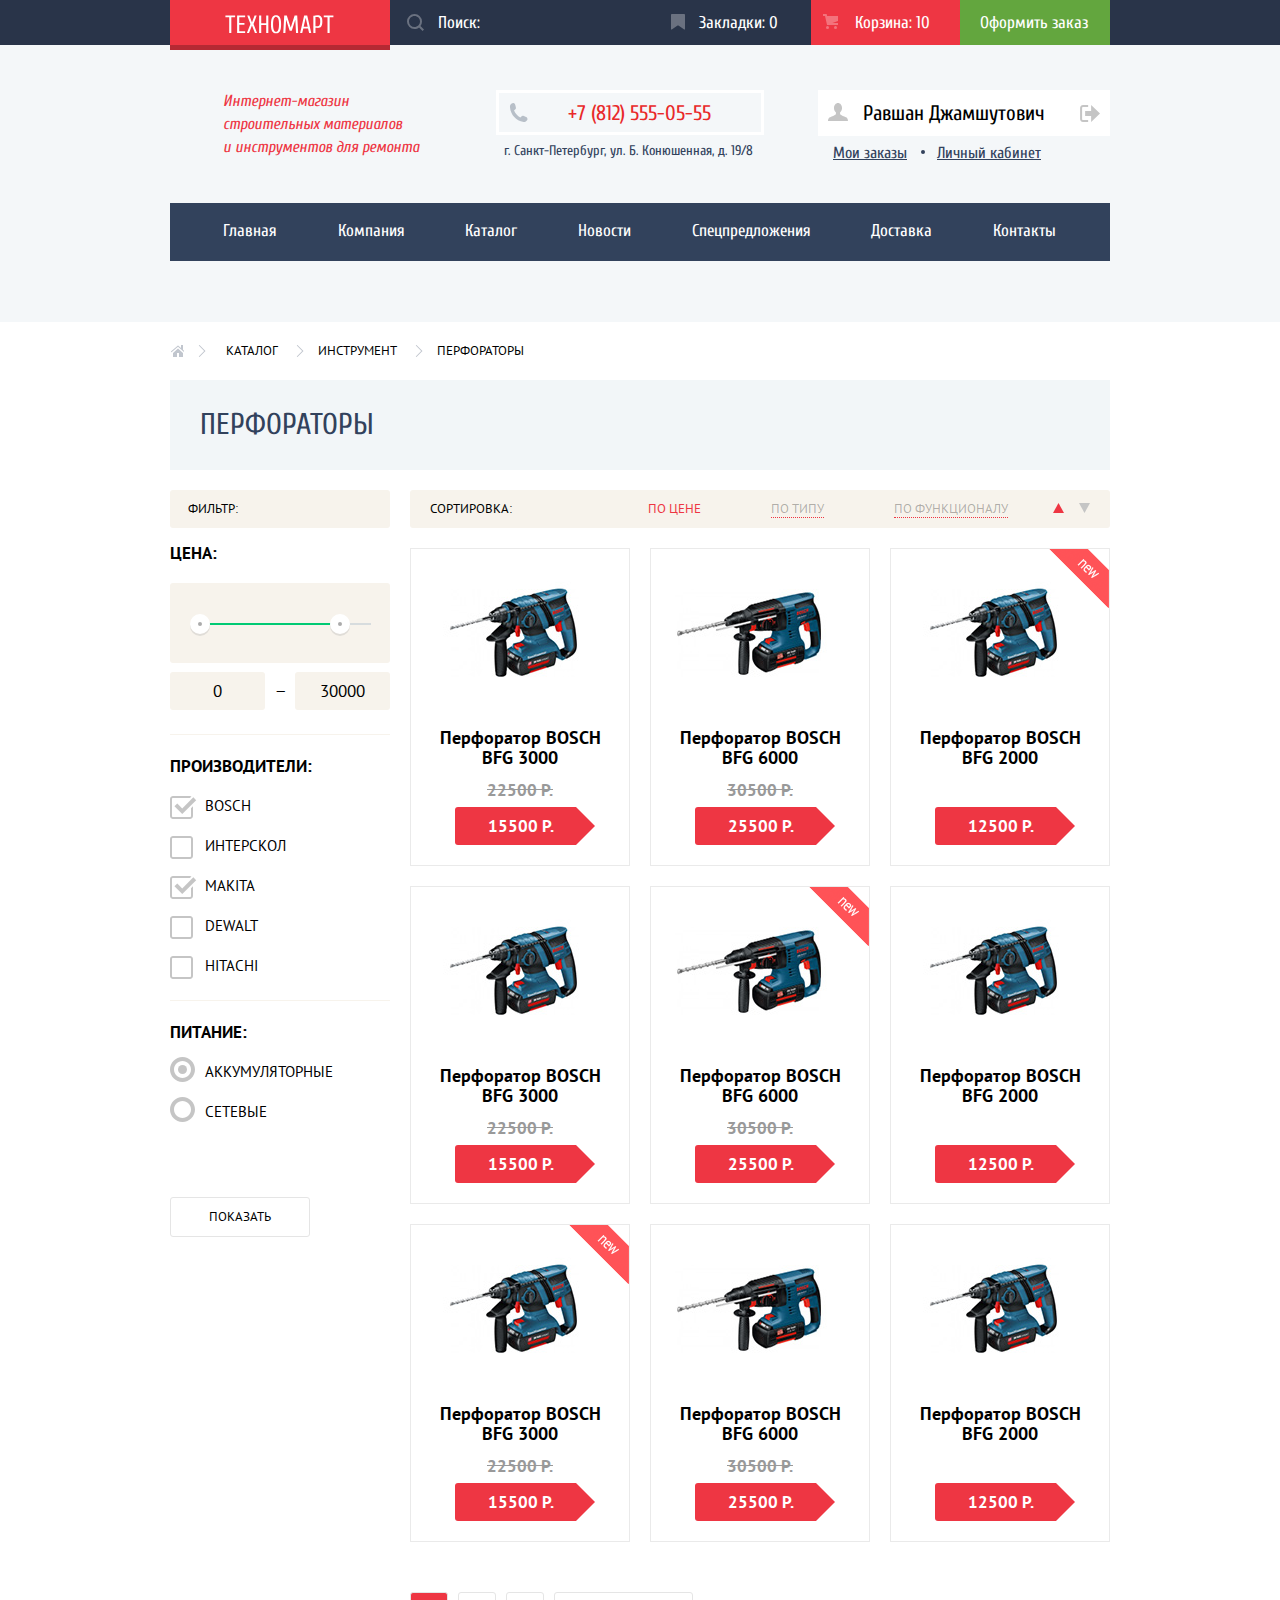
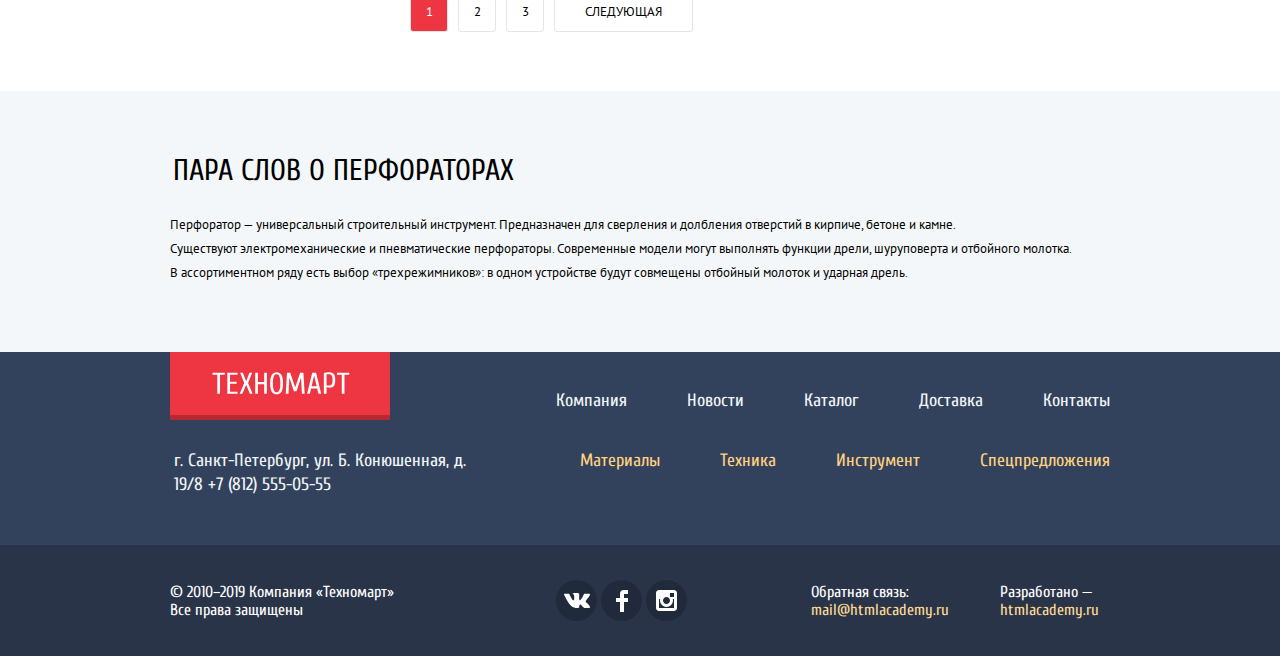
==== commit a5bf653b: "Подключение гарнитуры" ====
--- a/catalog.html
+++ b/catalog.html
@@ -3,7 +3,7 @@
 <head>
   <meta charset="utf-8">
   <title>Техномарт-каталог</title>
-  <link href="https://fonts.googleapis.com/css?family=Cuprum:400,400i,700|PT+Sans:400,700&display=swap&subset=cyrillic" rel="stylesheet">
+  <link href="https://fonts.googleapis.com/css?family=Cuprum:400,400i,700%7CPT+Sans:400,700&display=swap&subset=cyrillic" rel="stylesheet">
   <link href="css/normalize.css" rel="stylesheet">
   <link href="css/style.css" rel="stylesheet">
 </head>
@@ -30,7 +30,7 @@
           </svg>
           Закладки: 0
         </a>
-        <a class="header-top-cart" href="basket.html">
+        <a class="header-top-cart header-top-cart-active" href="basket.html">
           <svg class="cart" xmlns="http://www.w3.org/2000/svg" width="15" height="15" viewBox="0 0 15 15">
             <circle cx="4.5" cy="13.5" r="1.5" />
             <circle cx="12.5" cy="13.5" r="1.5" />
@@ -49,7 +49,7 @@
           и&nbsp;инструментов для ремонта
         </h1>
         <div class="header-contacts">
-          <p class="contact-phone">+7 (812) 555-05-55</p>
+          <a class="contact-phone" href="tel:+7(812)555-05-55">+7 (812) 555-05-55</a>
           <p class="contact-address">г. Санкт-Петербург, ул.&nbsp;Б. Конюшенная, д. 19/8</p>
         </div>
         <section class="user">
@@ -544,11 +544,11 @@
             </li>
           </ul>
           <p class="feed">
-            <span>Обратная связь:</span>
+            <span class="feed-title">Обратная связь:</span>
             <span class="feed-mail"><a href="mailto:mail@htmlacademy.ru" aria-label="Вы можете связаться с нами по почте">mail@htmlacademy.ru</a></span>
           </p>
           <p class="author">
-            <span>Разработано&nbsp;—</span>
+            <span class="author-title">Разработано&nbsp;—</span>
             <span class="author-name"><a href="https://htmlacademy.ru/intensive/htmlcss">htmlacademy.ru</a></span>
           </p>
         </div>
--- a/css/style.css
+++ b/css/style.css
@@ -184,6 +184,7 @@
   width: 200px;
   font-style: italic;
   font-size: 16px;
+  font-weight: normal;
   line-height: 23px;
   color: #ee3643;
 }
@@ -551,6 +552,7 @@
   background-color: #ee3643;
   text-transform: uppercase;
   color: #ffffff;
+  line-height: 18px;
 }
 
 .widget-slide-button {
@@ -731,7 +733,7 @@
 .product-item-sale {
   margin: 0 0 8px 0;
   padding: 0;
-  color: #a9a9a9;
+  color: #999999;
   font-size: 17px;
   line-height: 18px;
   text-decoration: line-through;
@@ -1019,7 +1021,7 @@
 
 .page-footer {
   width: 100%;
-  color: #ffffff;
+  color: #f1f5f7;
   background-color: #32425c;
 }
 
@@ -1075,7 +1077,7 @@
 }
 
 .nav-catalog-item {
-  color: #ffda96;
+  color: #ffd180;
   margin-right: 60px;
 }
 
@@ -1098,6 +1100,7 @@
 }
 
 .copyright {
+  color: #ffffff;
   padding: 0;
   margin: 0 161px 0 0;
 }
@@ -1166,6 +1169,10 @@
   padding: 0;
 }
 
+.feed-title {
+  color: #ffffff;
+}
+
 .feed-mail {
   color: #ffda96;
   display: block;
@@ -1177,6 +1184,10 @@
   margin-right: 11px;
 }
 
+.author-title {
+  color: #ffffff;
+}
+
 .author-name {
   color: #ffda96;
   display: block;
@@ -1190,8 +1201,8 @@
 label input, textarea {
   font-size: 13px;
   line-height: 18px;
-  color: #a9a9a9;
-  border: 2px solid #dee3e4;
+  color: #999999;
+  border: 2px solid #d7dcde;
 }
 
 .grey-space {
@@ -1203,7 +1214,11 @@
   margin-bottom: 20px;
 }
 
-.page-catalog-header .header-top-cart {
+.header-top-cart-active {
+  background-color: #ee3643;
+}
+
+.header-top-pack-active {
   background-color: #ee3643;
 }
 
@@ -1970,12 +1985,14 @@
   width: 190px;
   padding: 10px 15px;
   border-radius: 3px;
+  font-family: "PT Sans", Arial, sans-serif;
 }
 
 .letter-mail {
   width: 190px;
   padding: 10px 15px;
   border-radius: 3px;
+  font-family: "PT Sans", Arial, sans-serif;
 }
 
 .letter-text {
@@ -1984,6 +2001,7 @@
   padding: 10px;
   border-radius: 3px;
   resize: none;
+  font-family: "PT Sans", Arial, sans-serif;
 }
 
 .letter-button {
@@ -1991,6 +2009,19 @@
   width: 100%;
   border: none;
   border-radius: 3px;
+}
+
+.letter-box-name:hover .letter-name,
+.letter-box-mail:hover .letter-mail,
+.letter-box-text:hover .letter-text {
+  border-color: #b5b5b5;
+}
+
+.letter-box-name .letter-name:focus,
+.letter-box-mail .letter-mail:focus,
+.letter-box-text .letter-text:focus {
+  outline: none;
+  border-color: #ee3643;
 }
 
 .close {
@@ -2046,6 +2077,7 @@
   border: none;
   background-color: #ffffff;
   border-radius: 3px;
+  line-height: 18px;
 }
 
 .fixme-1::before {
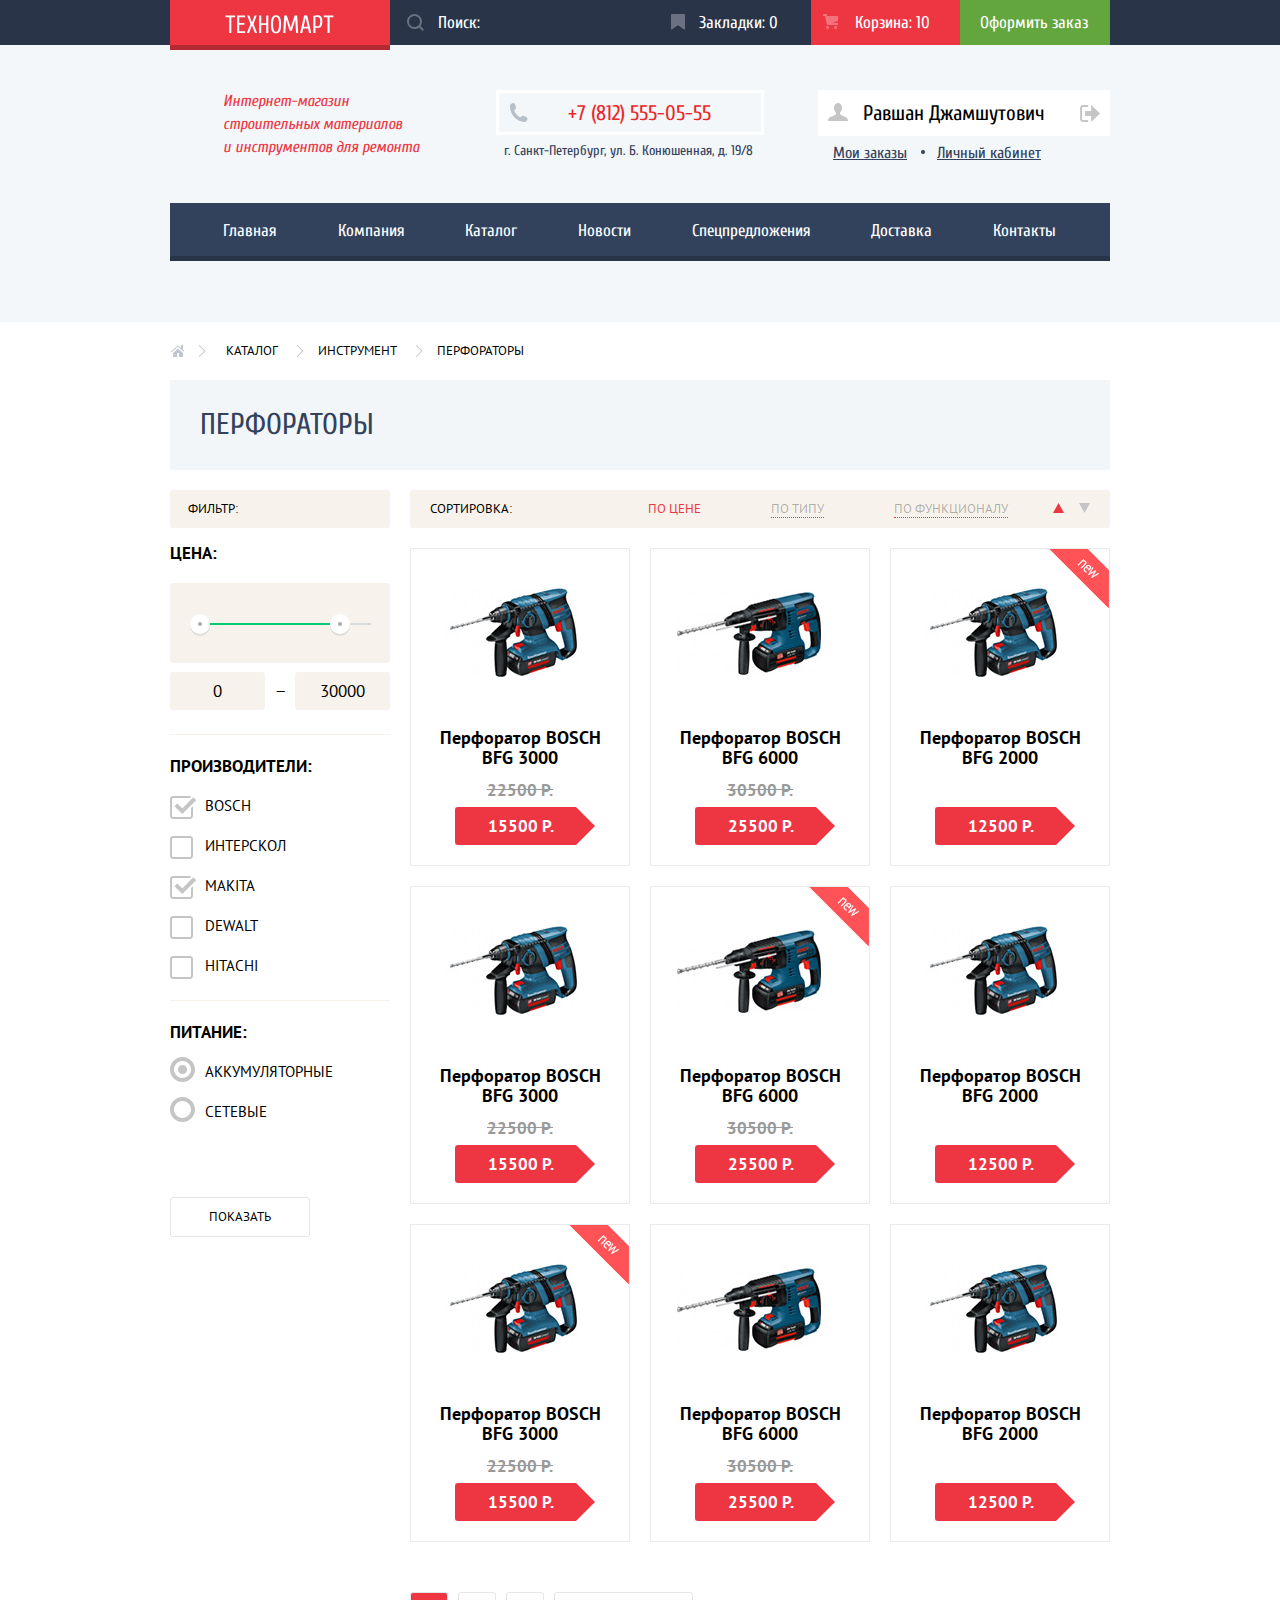
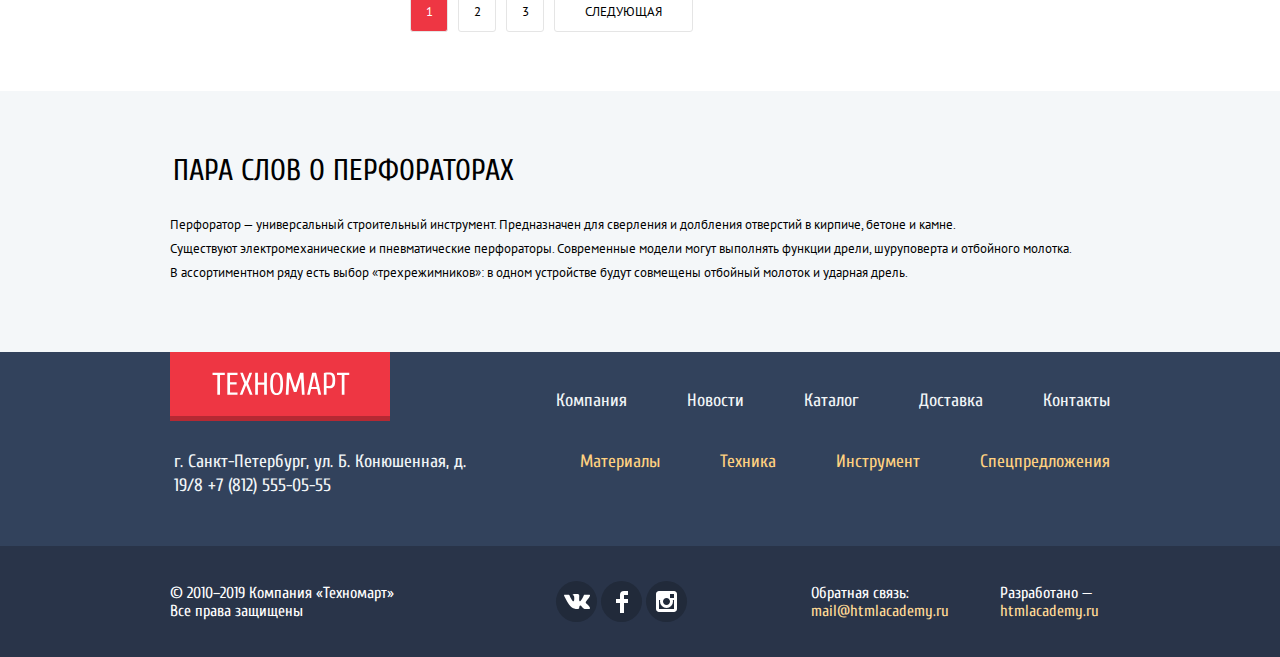
==== commit 7c5e75de: "Правки Техномарт" ====
--- a/catalog.html
+++ b/catalog.html
@@ -120,39 +120,39 @@
             <ul class="brend-list">
               <li class="brend-item">
                 <label class="brend-input">
-                  <input class="visually-hidden" type="checkbox" name="Bosch" checked="">
+                  <input class="visually-hidden brend-button" type="checkbox" name="Bosch" checked="">
                   <span class="check-box"></span>
                   Bosch
                 </label>
-              </li><!-- Добавить checkbox-on.svg -->
+              </li>
               <li class="brend-item">
                 <label class="brend-input">
-                  <input class="visually-hidden" type="checkbox" name="Interscol">
+                  <input class="visually-hidden brend-button" type="checkbox" name="Interscol">
                   <span class="check-box"></span>
                   Интерскол
                 </label>
-              </li><!-- Добавить checkbox-off.svg -->
+              </li>
               <li class="brend-item">
                 <label class="brend-input">
-                  <input class="visually-hidden" type="checkbox" name="Makita" checked="">
+                  <input class="visually-hidden brend-button" type="checkbox" name="Makita" checked="">
                   <span class="check-box"></span>
                   Makita
                 </label>
-              </li><!-- Добавить checkbox-on.svg -->
+              </li>
               <li class="brend-item">
                 <label class="brend-input">
-                  <input class="visually-hidden" type="checkbox" name="dewalt">
+                  <input class="visually-hidden brend-button" type="checkbox" name="dewalt">
                   <span class="check-box"></span>
                   dewalt
                 </label>
-              </li><!-- Добавить checkbox-off.svg -->
+              </li>
               <li class="brend-item">
                 <label class="brend-input">
-                  <input class="visually-hidden" type="checkbox" name="hitachi">
+                  <input class="visually-hidden brend-button" type="checkbox" name="hitachi">
                   <span class="check-box"></span>
                   hitachi
                 </label>
-              </li><!-- Добавить checkbox-off.svg -->
+              </li>
             </ul>
           </fieldset>
           <fieldset class="check-type">
@@ -160,18 +160,18 @@
             <ul class="type-list">
               <li class="type-item">
                 <label class="input-type">
-                  <input class="visually-hidden" type="radio" name="feed" value="type-1" checked>
+                  <input class="visually-hidden brend-button" type="radio" name="feed" value="type-1" checked>
                   <span class="type-radio"></span>
                   Аккумуляторные
                 </label>
-              </li><!-- Добавить radio-on.svg -->
+              </li>
               <li class="type-item">
                 <label class="input-type">
-                  <input class="visually-hidden" type="radio" name="feed" value="type-2">
+                  <input class="visually-hidden brend-button" type="radio" name="feed" value="type-2">
                   <span class="type-radio"></span>
                   Сетевые
                 </label>
-              </li><!-- Добавить radio-off.svg -->
+              </li>
             </ul>
           </fieldset>
           <button class="re-filter" type="submit">Показать</button>
@@ -181,7 +181,7 @@
             <h3 class="sort-title">Сортировка:</h3>
             <ul class="sort-list">
               <li class="sort-item">
-                <a class="sort-button sort-active" href="#">По&nbsp;цене</a>
+                <a class="sort-button sort-active">По&nbsp;цене</a>
               </li>
               <li class="sort-item">
                 <a class="sort-button" href="#">По&nbsp;типу</a>
@@ -211,21 +211,19 @@
           <section class="catalog">
             <h3 class="visually-hidden">Каталог</h3>
             <ul class="product-list">
-              <li class="product-item">
+              <li class="product-item" tabindex="0">
                 <div>
                   <a class="product-picture" href="catalog-item.html">
                     <img src="img/item-image-2k3k.jpg" alt="Перфоратор Bosch BFG 3000" width="218" height="170">
                   </a>
-
-                  <ul class="item-buttons-list">
-                    <li class="item-button">
-                      <a class="button-link button-to-cart" href="to-cart.html">Купить</a>
-                    </li>
-                    <li class="item-button">
-                      <a class="button-link button-to-mark" href="add-mark.html">В закладки</a>
-                    </li>
-                  </ul>
-
+                  <ul class="item-buttons-list">
+                    <li class="item-button">
+                      <a class="button-link button-to-cart" href="to-cart.html">Купить</a>
+                    </li>
+                    <li class="item-button">
+                      <a class="button-link button-to-mark" href="add-mark.html">В закладки</a>
+                    </li>
+                  </ul>
                   <h4 class="product-title">
                     <a href="product-item.html">
                       Перфоратор BOSCH BFG 3000
@@ -239,7 +237,7 @@
                   </a>
                 </div>
               </li>
-              <li class="product-item">
+              <li class="product-item" tabindex="0">
                 <div>
                   <a class="product-picture" href="catalog-item.html">
                     <img src="img/item-image-6k.jpg" alt="Перфоратор Bosch BFG 6000" width="218" height="170">
@@ -267,7 +265,7 @@
                   </a>
                 </div>
               </li>
-              <li class="product-item new-flag">
+              <li class="product-item new-flag" tabindex="0">
                 <div>
                   <a class="product-picture" href="catalog-item.html">
                     <img src="img/item-image-2k3k.jpg" alt="Перфоратор Bosch BFG 2000" width="218" height="170">
@@ -294,7 +292,7 @@
                   </a>
                 </div>
               </li>
-              <li class="product-item">
+              <li class="product-item" tabindex="0">
                 <div>
                   <a class="product-picture" href="catalog-item.html">
                     <img src="img/item-image-2k3k.jpg" alt="Перфоратор Bosch BFG 3000" width="218" height="170">
@@ -322,7 +320,7 @@
                   </a>
                 </div>
               </li>
-              <li class="product-item new-flag">
+              <li class="product-item new-flag" tabindex="0">
                 <div>
                   <a class="product-picture" href="catalog-item.html">
                     <img src="img/item-image-6k.jpg" alt="Перфоратор Bosch BFG 6000" width="218" height="170">
@@ -350,7 +348,7 @@
                   </a>
                 </div>
               </li>
-              <li class="product-item">
+              <li class="product-item" tabindex="0">
                 <div>
                   <a class="product-picture" href="catalog-item.html">
                     <img src="img/item-image-2k3k.jpg" alt="Перфоратор Bosch BFG 2000" width="218" height="170">
@@ -377,7 +375,7 @@
                   </a>
                 </div>
               </li>
-              <li class="product-item new-flag">
+              <li class="product-item new-flag" tabindex="0">
                 <div>
                   <a class="product-picture" href="catalog-item.html">
                     <img src="img/item-image-2k3k.jpg" alt="Перфоратор Bosch BFG 3000" width="218" height="170">
@@ -405,7 +403,7 @@
                   </a>
                 </div>
               </li>
-              <li class="product-item">
+              <li class="product-item" tabindex="0">
                 <div>
                   <a class="product-picture" href="catalog-item.html">
                     <img src="img/item-image-6k.jpg" alt="Перфоратор Bosch BFG 6000" width="218" height="170">
@@ -433,7 +431,7 @@
                   </a>
                 </div>
               </li>
-              <li class="product-item">
+              <li class="product-item" tabindex="0">
                 <div>
                   <a class="product-picture" href="catalog-item.html">
                     <img src="img/item-image-2k3k.jpg" alt="Перфоратор Bosch BFG 2000" width="218" height="170">
@@ -464,7 +462,7 @@
           </section>
           <ul class="pagination" aria-label="Страницы каталога">
             <li class="pagination-item pagination-active">
-              <a href="#">1</a>
+              <a>1</a>
             </li>
             <li class="pagination-item">
               <a href="#">2</a>
@@ -565,5 +563,6 @@
       <button class="next-close">Продолжить покупки</button>
     </div>
   </section>
+  <script src="js/script.js"></script>
 </body>
 </html>
--- a/css/style.css
+++ b/css/style.css
@@ -1,32 +1,36 @@
 body {
   margin: 0;
   padding: 0;
-  font-family: "Cuprum", Arial, sans-serif;
+
+  font-weight: normal;
   font-size: 14px;
   line-height: 17px;
-  font-weight: normal;
+  font-family: "Cuprum", Arial, sans-serif;
   color: #000000;
+
   background-color: #ffffff;
 }
 
 a {
+  color: inherit;
   text-decoration: none;
-  color: inherit;
-}
-
-/* img {
+}
+img {
   max-width: 100%;
   height: auto;
-} */
+}
 .visually-hidden {
   position: absolute;
+
   width: 1px;
   height: 1px;
   margin: -1px;
+  padding: 0;
+  overflow: hidden;
+
   border: 0;
-  padding: 0;
+
   clip: rect(0 0 0 0);
-  overflow: hidden;
 }
 
 .container {
@@ -36,37 +40,53 @@
 }
 
 .page-header {
+  display: -webkit-box;
+  display: -ms-flexbox;
+  display: flex;
+  -webkit-box-orient: vertical;
+  -webkit-box-direction: normal;
+  -ms-flex-direction: column;
+      flex-direction: column;
   width: 100%;
   margin-bottom: 60px;
   padding-bottom: 61px;
+
   background-color: #f4f7f9;
-  display: flex;
-  flex-direction: column;
 }
 
 .header-top-wrap {
   width: 100%;
   margin-bottom: 45px;
+
   background-color: #293449;
 }
 
 .header-top {
+  display: -webkit-box;
+  display: -ms-flexbox;
   display: flex;
 }
 
 .header-top label {
-  display: flex;
   position: relative;
+
+  display: -webkit-box;
+  display: -ms-flexbox;
+  display: flex;
+  -webkit-box-flex: 1;
+  -ms-flex-positive: 1;
   flex-grow: 1;
 }
 
 .search {
   content: "";
   position: absolute;
+  top: 14px;
+  left: 17px;
+
   width: 17px;
   height: 17px;
-  top: 14px;
-  left: 17px;
+
   opacity: 0.3;
 }
 
@@ -79,22 +99,36 @@
 }
 
 label:active .search path,
-input:focus+.search path {
+input:focus + .search path {
   fill: red;
 }
 
-input:focus+.search {
+input:focus + .search {
   opacity: 1;
 }
 
 .header-top input {
-  margin: 0;
-  border: none;
   width: 100%;
+  margin: 0;
   padding-left: 48px;
+
   font-size: 17px;
   line-height: 18px;
+
   background-color: #293449;
+  border: none;
+}
+
+.header-top input::-webkit-input-placeholder {
+  color: #ffffff;
+}
+
+.header-top input:-ms-input-placeholder {
+  color: #ffffff;
+}
+
+.header-top input::-ms-input-placeholder {
+  color: #ffffff;
 }
 
 .header-top input::placeholder {
@@ -103,24 +137,29 @@
 
 .header-top .logo {
   padding: 15px 56px 7px 55px;
-  box-shadow: 0px 5px 0 0 #b52933;
+
   background-color: #ee3643;
+  -webkit-box-shadow: 0 5px 0 0 #b52933;
+          box-shadow: 0 5px 0 0 #b52933;
 }
 
 .header-top a {
   padding: 14px 30px 13px 44px;
-  white-space: nowrap;
-  color: #ffffff;
+
   font-size: 17px;
   line-height: 18px;
+  color: #ffffff;
+  white-space: nowrap;
 }
 
 .pack {
   position: absolute;
+  top: 14px;
+  left: 16px;
+
   width: 14px;
   height: 16px;
-  top: 14px;
-  left: 16px;
+
   opacity: 0.3;
 }
 
@@ -130,10 +169,12 @@
 
 a.header-top-pack {
   position: relative;
+
   padding-right: 33px;
 }
 
-.header-top-pack:hover .pack {
+.header-top-pack:hover .pack,
+.header-top-pack:focus .pack {
   opacity: 1;
 }
 
@@ -143,6 +184,7 @@
 
 a.header-top-to-cart {
   padding: 14px 22px 13px 20px;
+
   background-color: #63a63e;
 }
 
@@ -150,7 +192,8 @@
   position: relative;
 }
 
-.header-top-cart:hover .cart {
+.header-top-cart:hover .cart,
+.header-top-cart:focus .cart {
   opacity: 1;
 }
 
@@ -160,10 +203,12 @@
 
 .cart {
   position: absolute;
+  top: 14px;
+  left: 12px;
+
   width: 15px;
   height: 15px;
-  top: 14px;
-  left: 12px;
+
   opacity: 0.3;
 }
 
@@ -173,46 +218,63 @@
 }
 
 .header-middle {
-  display: flex;
+  display: -webkit-box;
+  display: -ms-flexbox;
+  display: flex;
+  -webkit-box-pack: justify;
+  -ms-flex-pack: justify;
   justify-content: space-between;
   margin-bottom: 40px;
 }
 
 .header-title {
+  width: 200px;
   margin: 0 0 0 53px;
   padding: 0;
-  width: 200px;
+
   font-style: italic;
+  font-weight: normal;
   font-size: 16px;
-  font-weight: normal;
   line-height: 23px;
   color: #ee3643;
 }
 
 .header-contacts {
-  display: flex;
-  flex-direction: column;
+  display: -webkit-box;
+  display: -ms-flexbox;
+  display: flex;
+  -webkit-box-orient: vertical;
+  -webkit-box-direction: normal;
+  -ms-flex-direction: column;
+      flex-direction: column;
+  -webkit-box-pack: start;
+  -ms-flex-pack: start;
   justify-content: flex-start;
 }
 
 .contact-phone {
   position: relative;
+
+  margin: 0 0 4px 0;
   padding: 10px 50px 8px 69px;
-  margin: 0 0 4px 0;
-  white-space: nowrap;
+
   font-size: 21px;
   line-height: 21px;
   color: #e9292a;
+  white-space: nowrap;
+
   border: 3px solid #ffffff;
 }
 
 .contact-phone::before {
+  content: "";
   position: absolute;
   top: 10px;
   left: 10px;
-  content: "";
+
   width: 19px;
   height: 19px;
+
   background: url("../img/icon-phone.svg") no-repeat 0 0;
 }
 
@@ -220,6 +282,7 @@
   margin: 0;
   padding: 0;
   padding-left: 8px;
+
   line-height: 24px;
   color: #32425c;
 }
@@ -228,7 +291,6 @@
 .navigation-list,
 .menu-top-items,
 .menu-bottom-items,
-.popular-products-list,
 .popular-brands-list,
 .footer-top-nav-list,
 .nav-catalog,
@@ -242,19 +304,28 @@
 }
 
 .user-nav {
-  margin: 0;
-  padding: 0;
+  display: -webkit-box;
+  display: -ms-flexbox;
+  display: flex;
+  -webkit-box-pack: start;
+  -ms-flex-pack: start;
+  justify-content: flex-start;
+  -webkit-box-align: start;
+  -ms-flex-align: start;
+  align-items: flex-start;
+  -ms-flex-item-align: start;
   align-self: flex-start;
-  display: flex;
-  align-items: flex-start;
-  justify-content: flex-start;
+  margin: 0;
+  padding: 0;
 }
 
 .user-nav li {
   position: relative;
-  background-color: #ffffff;
+
   font-size: 21px;
   line-height: 21px;
+
+  background-color: #ffffff;
 }
 
 .user-nav-item {
@@ -276,8 +347,9 @@
   fill: #c5c5c5;
 }
 
-.user-nav-in:hover path {
-  fill: #32425C;
+.user-nav-in:hover path,
+.user-nav-in:focus path {
+  fill: #32425c;
 }
 
 .user-nav-registration {
@@ -286,17 +358,24 @@
 }
 
 .main-navigation {
+  font-size: 17px;
+  color: #ffffff;
+
   background-color: #32425c;
-  color: #ffffff;
-  font-size: 17px;
 }
 
 .navigation-list {
+  display: -webkit-box;
+  display: -ms-flexbox;
+  display: flex;
+  -ms-flex-pack: distribute;
+  justify-content: space-around;
   margin: 0;
   padding: 0;
   padding: 0 24px 0 23px;
-  display: flex;
-  justify-content: space-around;
+
+  -webkit-box-shadow: inset 0 -5px 0 0 #293449;
+          box-shadow: inset 0 -5px 0 0 #293449;
 }
 
 .navigation-list-item a {
@@ -305,23 +384,35 @@
 }
 
 .menu-catalog {
-  display: flex;
-  flex-direction: column;
+  display: -webkit-box;
+  display: -ms-flexbox;
+  display: flex;
+  -webkit-box-orient: vertical;
+  -webkit-box-direction: normal;
+  -ms-flex-direction: column;
+      flex-direction: column;
   margin: 0 0 55px 0;
 }
 
 .menu-top-items {
-  padding: 0;
+  display: -webkit-box;
+  display: -ms-flexbox;
+  display: flex;
+  -webkit-box-pack: justify;
+  -ms-flex-pack: justify;
+  justify-content: space-between;
   margin: 0 0 20px 0;
-  display: flex;
-  justify-content: space-between;
+  padding: 0;
 }
 
 .menu-item {
   position: relative;
+
+  -webkit-box-sizing: border-box;
+          box-sizing: border-box;
   width: 300px;
-  box-sizing: border-box;
   padding: 21px 140px 20px 23px;
+
   color: #ffffff;
 }
 
@@ -334,69 +425,79 @@
   position: absolute;
   top: 0;
   right: 0;
+
   width: 60px;
   height: 59px;
+
   background: url("../img/new-flag.png") no-repeat 0 0;
 }
 
 .menu-item::after {
   content: "";
   position: absolute;
+  top: 30px;
   left: 198px;
-  top: 30px;
 }
 
 .icon-1::after {
-  margin-left: 15px;
   width: 44px;
   height: 65px;
+  margin-left: 15px;
+
   background: url("../img/icon-1.svg") no-repeat 0 0;
 }
 
 .icon-2::after {
   width: 75px;
   height: 61px;
+
   background: url("../img/icon-2.svg") no-repeat 0 0;
 }
 
 .icon-3::after {
-  margin-left: -7px;
   width: 78px;
   height: 62px;
+  margin-left: -7px;
+
   background: url("../img/icon-3.svg") no-repeat 0 0;
 }
 
 .icon-4::after {
-  margin-left: -2px;
-  margin-top: -4px;
   width: 59px;
   height: 72px;
+  margin-top: -4px;
+  margin-left: -2px;
+
   background: url("../img/icon-4.svg") no-repeat 0 0;
 }
 
 .icon-5::after {
-  margin-left: -7px;
   width: 78px;
   height: 63px;
+  margin-left: -7px;
+
   background: url("../img/icon-5.svg") no-repeat 0 0;
 }
 
 .menu-item-title {
   margin: 0 0 12px 0;
   padding: 0;
+
+  font-weight: bold;
   font-size: 24px;
   line-height: 30px;
-  font-weight: bold;
 }
 
 .menu-item-button {
   display: block;
-  padding: 11px 0px 10px 0px;
+  padding: 11px 0 10px 0;
+
+  line-height: 18px;
   text-align: center;
+  text-transform: uppercase;
+
+  background-color: rgba(0, 0, 0, 0.1);
   border-radius: 3px;
-  text-transform: uppercase;
-  line-height: 18px;
-  background-color: rgba(0, 0, 0, 0.1);
 }
 
 .right-box-list .menu-item-button {
@@ -420,78 +521,109 @@
 }
 
 .menu-bottom-items {
-  margin: 0;
-  padding: 0;
-  display: flex;
+  display: -webkit-box;
+  display: -ms-flexbox;
+  display: flex;
+  -webkit-box-pack: justify;
+  -ms-flex-pack: justify;
   justify-content: space-between;
+  -webkit-box-align: stretch;
+  -ms-flex-align: stretch;
   align-items: stretch;
+  margin: 0;
+  padding: 0;
 }
 
 .menu-widget {
   position: relative;
+
   width: 620px;
   min-height: 266px;
 }
 
-.widget-nav {
+/* .widget-nav {
   z-index: 1;
-}
-
+} */
 .back-arrow {
-  border: 0;
-  background: transparent;
   position: absolute;
   top: 50%;
-  transform: translateY(-50%);
   left: 30px;
+  z-index: 1;
+
   width: 30px;
   height: 30px;
+
+  background: transparent;
+  border: 0;
+  -webkit-transform: translateY(-50%);
+      -ms-transform: translateY(-50%);
+          transform: translateY(-50%);
 }
 
 .back-arrow::before {
   content: "";
+  position: absolute;
+  top: 0;
+  left: 0;
+
   width: 25px;
   height: 25px;
-  position: absolute;
-  top: 0;
-  left: 0;
+
+  border-bottom: 3px solid #ffffff;
   border-left: 3px solid #ffffff;
-  border-bottom: 3px solid #ffffff;
-  transform: rotate(45deg);
+  -webkit-transform: rotate(45deg);
+      -ms-transform: rotate(45deg);
+          transform: rotate(45deg);
 }
 
 .front-arrow {
   position: absolute;
   top: 50%;
-  transform: translateY(-50%);
   right: 30px;
+  z-index: 1;
+
   width: 30px;
   height: 30px;
+
+  background-color: transparent;
   border: 0;
-  background-color: transparent;
+  -webkit-transform: translateY(-50%);
+      -ms-transform: translateY(-50%);
+          transform: translateY(-50%);
 }
 
 .front-arrow::before {
   content: "";
+  position: absolute;
+  top: 0;
+  right: 0;
+
   width: 25px;
   height: 25px;
-  position: absolute;
-  top: 0;
-  right: 0;
+
+  border-bottom: 3px solid #ffffff;
   border-left: 3px solid #ffffff;
-  border-bottom: 3px solid #ffffff;
-  transform: rotate(-135deg);
+  -webkit-transform: rotate(-135deg);
+      -ms-transform: rotate(-135deg);
+          transform: rotate(-135deg);
 }
 
 .widget-circle-nav {
-  margin: 0;
-  padding: 0;
-  list-style: none;
   position: absolute;
   bottom: 34px;
   left: 50%;
-  transform: translateX(-50%);
-  display: flex;
+
+  display: -webkit-box;
+  display: -ms-flexbox;
+  display: flex;
+  margin: 0;
+  padding: 0;
+
+  list-style: none;
+
+  -webkit-transform: translateX(-50%);
+      -ms-transform: translateX(-50%);
+          transform: translateX(-50%);
 }
 
 .circle-item {
@@ -503,17 +635,19 @@
 }
 
 .circle-button {
+  z-index: 1;
+
   width: 10px;
   height: 10px;
   padding: 0;
+
+  background-color: #ee3643;
   border: 2px solid #ffffff;
+  border-radius: 50%;
+}
+
+.circle-button-current {
   background-color: #ffffff;
-  border-radius: 50%;
-  z-index: 1;
-}
-
-.circle-button-current {
-  background-color: #ee3643;
 }
 
 .menu-slide {
@@ -527,15 +661,17 @@
 .menu-slide-title {
   margin: 0;
   padding: 0;
+
+  font-weight: bold;
   font-size: 36px;
   line-height: 36px;
-  font-weight: bold;
   text-transform: uppercase;
 }
 
 .menu-slide-text {
   margin: 0;
   padding: 0;
+
   font-size: 18px;
   line-height: 24px;
 }
@@ -548,30 +684,42 @@
 
 .button {
   display: block;
+
+  line-height: 18px;
+  color: #ffffff;
+  text-transform: uppercase;
+
+  background-color: #ee3643;
   border-radius: 3px;
-  background-color: #ee3643;
-  text-transform: uppercase;
-  color: #ffffff;
-  line-height: 18px;
 }
 
 .widget-slide-button {
+  width: 195px;
   margin: 0 0 22px 25px;
   padding: 10px 0;
-  width: 195px;
+
   text-align: center;
 }
 
 .menu-slide {
+  display: -webkit-box;
+  display: -ms-flexbox;
+  display: flex;
+  -webkit-box-orient: vertical;
+  -webkit-box-direction: normal;
+  -ms-flex-direction: column;
+      flex-direction: column;
+  -webkit-box-pack: justify;
+  -ms-flex-pack: justify;
+  justify-content: space-between;
+  width: 620px;
   height: 266px;
-  display: flex;
-  flex-direction: column;
-  justify-content: space-between;
+
   color: #ffffff;
 }
 
 .menu-slide-1 {
-  display: flex;
+  display: none;
 }
 
 .menu-slide-2 {
@@ -579,35 +727,52 @@
 }
 
 .right-box {
-  padding: 0;
-  margin: 0;
-  display: flex;
+  display: -webkit-box;
+  display: -ms-flexbox;
+  display: flex;
+  margin: 0;
+  padding: 0;
 }
 
 .right-box-list {
+  display: -webkit-box;
+  display: -ms-flexbox;
+  display: flex;
+  -webkit-box-orient: vertical;
+  -webkit-box-direction: normal;
+  -ms-flex-direction: column;
+      flex-direction: column;
+  -webkit-box-pack: justify;
+  -ms-flex-pack: justify;
+  justify-content: space-between;
   width: 300px;
   margin: 0;
   padding: 0;
-  display: flex;
-  flex-direction: column;
+}
+
+.section-head {
+  display: -webkit-box;
+  display: -ms-flexbox;
+  display: flex;
+  -webkit-box-pack: justify;
+  -ms-flex-pack: justify;
   justify-content: space-between;
-}
-
-.section-head {
-  display: flex;
-  justify-content: space-between;
+  -webkit-box-align: center;
+  -ms-flex-align: center;
   align-items: center;
+  margin-bottom: 20px;
   padding: 25px;
-  margin-bottom: 20px;
+
   background-color: #f9f5f0;
 }
 
 .section-title {
   margin: 0;
   padding: 0;
+
+  font-weight: normal;
   font-size: 30px;
   line-height: 30px;
-  font-weight: normal;
   text-transform: uppercase;
 }
 
@@ -615,32 +780,45 @@
   width: 253px;
   margin: 0;
   padding: 10px 0;
+
   text-align: center;
 }
 
-.popular-products-list {
+/* .popular-products-list {
   margin: 0 0 20px 0;
   padding: 0;
   display: flex;
   font-family: "PT Sans", Arial, sans-serif;
   font-weight: bold;
-}
-
+} */
 .product-item {
+  display: -webkit-box;
+  display: -ms-flexbox;
+  display: flex;
+  -webkit-box-orient: vertical;
+  -webkit-box-direction: normal;
+  -ms-flex-direction: column;
+      flex-direction: column;
+  -webkit-box-pack: justify;
+  -ms-flex-pack: justify;
+  justify-content: space-between;
+  -webkit-box-align: center;
+  -ms-flex-align: center;
+  align-items: center;
   margin-right: 20px;
-  display: flex;
-  flex-direction: column;
-  align-items: center;
+
+  text-align: center;
+
   border: 1px solid #eaeaea;
-  justify-content: space-between;
-  text-align: center;
-}
-
-.product-item:hover .product-picture {
+}
+
+.product-item:hover .product-picture,
+.product-item:focus .product-picture {
   display: none;
 }
 
-.product-item:hover .item-buttons-list {
+.product-item:hover .item-buttons-list,
+.product-item:focus .item-buttons-list {
   display: block;
 }
 
@@ -649,6 +827,7 @@
   width: 218px;
   margin: 0;
   padding: 45px 0 44px 0;
+
   list-style: none;
 }
 
@@ -658,23 +837,27 @@
 
 .button-link {
   position: relative;
+
   display: block;
   width: 115px;
   margin: 0 auto;
   padding: 10px;
-  text-align: center;
+
+  font-weight: normal;
   font-size: 14px;
   line-height: 18px;
+  font-family: "Cuprum", Arial, sans-serif;
+  text-align: center;
   color: #ffffff;
+  text-transform: uppercase;
+
+  background-color: #63a63e;
   border-radius: 3px;
-  text-transform: uppercase;
-  background-color: #63a63e;
-  font-weight: normal;
-  font-family: "Cuprum", Arial, sans-serif;
 }
 
 .button-to-cart {
-  box-shadow: inset 0px -3px 0 0 #367315;
+  -webkit-box-shadow: inset 0 -3px 0 0 #367315;
+          box-shadow: inset 0 -3px 0 0 #367315;
 }
 
 .button-to-cart::before {
@@ -682,34 +865,42 @@
   position: absolute;
   top: 10px;
   left: 10px;
+
   width: 15px;
   height: 15px;
+
   background: url("../img/icon-cart.svg") no-repeat 0 0;
   opacity: 0.3;
 }
 
 .button-to-cart:hover::before,
-.button-to-cart:active::before {
+.button-to-cart:active::before,
+.button-to-cart:focus::before {
   opacity: 1;
 }
 
-.button-to-cart:hover {
+.button-to-cart:hover,
+.button-to-cart:focus {
   background-color: #5fbb2d;
 }
 
 .button-to-cart:active {
   background-color: #518534;
-  box-shadow: none;
+  -webkit-box-shadow: none;
+          box-shadow: none;
 }
 
 .button-to-mark {
   padding: 7px;
+
+  color: #32425c;
+
   background-color: #ffffff;
-  color: #32425c;
   border: solid 3px #63a63e;
 }
 
-.button-to-mark:hover {
+.button-to-mark:hover,
+.button-to-mark:focus {
   border-color: #32425c;
 }
 
@@ -720,67 +911,79 @@
 .product-title {
   margin: 0 20px 13px 20px;
   padding: 0;
-  text-align: center;
+
   font-size: 18px;
   line-height: 20px;
+  text-align: center;
 }
 
 .product-picture {
+  display: block;
   margin-bottom: 5px;
-  display: block;
 }
 
 .product-item-sale {
   margin: 0 0 8px 0;
   padding: 0;
-  color: #999999;
+
   font-size: 17px;
   line-height: 18px;
+  color: #999999;
   text-decoration: line-through;
 }
 
 .product-item-price {
   position: relative;
+
   display: block;
   margin-bottom: 20px;
+  margin-left: -10px;
   padding: 10px 22px 10px 33px;
-  margin-left: -10px;
+
+  font-size: 17px;
+  line-height: 18px;
   color: #ffffff;
+
   background-color: #ee3643;
   border-radius: 3px 0 0 3px;
-  font-size: 17px;
-  line-height: 18px;
-}
-
-.price {}
+}
 
 .product-item-price::after {
   content: "";
   position: absolute;
   top: 0;
   left: 100%;
+
   border: 19px solid #ee3643;
+  border-top-color: transparent;
   border-right: none;
-  border-top-color: transparent;
   border-bottom-color: transparent;
 }
 
 .popular-brands {
-  margin-bottom: 85px;
+  margin-bottom: 86px;
 }
 
 .popular-brands-list {
-  display: flex;
-  flex-wrap: wrap;
+  display: -webkit-box;
+  display: -ms-flexbox;
+  display: flex;
+  -ms-flex-wrap: wrap;
+      flex-wrap: wrap;
+  -webkit-box-pack: justify;
+  -ms-flex-pack: justify;
   justify-content: space-between;
   margin: 0;
   padding: 0;
 }
 
 .brands-item {
-  display: flex;
-  width: 220px;
-  height: 145px;
+  display: -webkit-box;
+  display: -ms-flexbox;
+  display: flex;
+  width: 218px;
+  height: 143px;
+
   border: 1px solid #eaeaea;
 }
 
@@ -794,8 +997,9 @@
 
 .features {
   width: 100%;
-  padding-top: 62px;
   margin-bottom: 78px;
+  padding-top: 64px;
+
   background-color: #f4f7f9;
 }
 
@@ -806,171 +1010,198 @@
 .features-title {
   margin: 0 0 27px 0;
   padding: 0;
-  font-size: 30px;
-  line-height: 30px;
+
   font-weight: normal;
-  text-transform: uppercase;
-}
-
-.features-lead {
-  margin: 0 0 70px 0;
-  width: 400px;
-  font-family: "PT Sans", Arial, sans-serif;
-  font-size: 13px;
-  line-height: 24px;
-}
-
-.features-widget {
-  display: flex;
-  align-items: flex-start;
-}
-
-.features-widget-nav {
-  margin: 0 80px 0 0;
-}
-
-.widget-nav-list {
-  position: relative;
-  margin: 0;
-  padding: 0;
-  list-style: none;
-  width: 240px;
-}
-
-.widget-nav-list::after {
-  content: "";
-  position: absolute;
-  top: -45px;
-  right: 0;
-  width: 10px;
-  height: 279px;
-  background: url("../img/shadow.png") no-repeat 0 0;
-}
-
-.btn-slide {
-  padding: 14px 24px 17px 24px;
-  background-color: #32425c;
-  color: #ffffff;
-  font-size: 21px;
-  line-height: 30px;
-  font-weight: bold;
-  text-align: left;
-  border: none;
-  border-bottom: 1px solid #293449;
-  border-top: 1px solid #405069;
-  display: block;
-  width: 100%;
-}
-
-.btn-slide.features-active {
-  border: none;
-}
-
-.features-slide-title {
-  margin: 0 0 22px 0;
-  padding: 0px;
-  color: #32425c;
-  font-size: 36px;
-  line-height: 36px;
-  font-weight: normal;
-  text-transform: uppercase;
-}
-
-.features-slide-text {
-  margin: 0 0 30px 0;
-  padding: 0;
-  font-family: "PT Sans", Arial, sans-serif;
-  font-size: 13px;
-  line-height: 24px;
-}
-
-.features-widget-slide {
-  display: none;
-  position: relative;
-  padding-right: 250px;
-}
-
-.features-widget-slide-active {
-  display: block;
-}
-
-.features-widget-slide-1 {
-  padding-right: 342px;
-}
-
-.features-widget-slide-2 {
-  padding-right: 246px;
-}
-
-.features-widget-slide-3 {
-  padding-right: 341px;
-}
-
-.features-widget-slide img {
-  position: absolute;
-  top: 0;
-  right: 0;
-}
-
-.features-widget-slide-1 img {
-  top: 23px;
-}
-
-.button-credit {
-  width: 175px;
-  background-color: #ff5357;
-  text-align: center;
-  padding: 10px;
-}
-
-.about-us-container {
-  display: flex;
-  margin-bottom: 84px;
-  justify-content: space-between;
-}
-
-.about-us {
-  width: 540px;
-}
-
-.promo-title {
-  margin: 0 0 25px 0;
-  padding: 0;
   font-size: 30px;
   line-height: 30px;
   text-transform: uppercase;
+}
+
+.features-lead {
+  width: 400px;
+  margin: 0 0 70px 0;
+
+  font-size: 13px;
+  line-height: 24px;
+  font-family: "PT Sans", Arial, sans-serif;
+}
+
+.features-widget {
+  display: -webkit-box;
+  display: -ms-flexbox;
+  display: flex;
+  -webkit-box-align: start;
+  -ms-flex-align: start;
+  align-items: flex-start;
+}
+
+.features-widget-nav {
+  margin: 0 80px 0 0;
+}
+
+.widget-nav-list {
+  position: relative;
+
+  width: 240px;
+  margin: 0;
+  padding: 0;
+
+  list-style: none;
+}
+
+.widget-nav-list::after {
+  content: "";
+  position: absolute;
+  top: -45px;
+  right: 0;
+
+  width: 10px;
+  height: 279px;
+
+  background: url("../img/shadow.png") no-repeat 0 0;
+}
+
+.btn-slide {
+  display: block;
+  width: 100%;
+  padding: 14px 24px 17px 24px;
+
+  font-weight: bold;
+  font-size: 21px;
+  line-height: 30px;
+  text-align: left;
+  color: #ffffff;
+
+  background-color: #32425c;
+  border: none;
+  border-top: 1px solid #405069;
+  border-bottom: 1px solid #293449;
+}
+
+.btn-slide.features-active {
+  border: none;
+}
+
+.features-slide-title {
+  margin: 0 0 22px 0;
+  padding: 0;
+
   font-weight: normal;
+  font-size: 36px;
+  line-height: 36px;
+  color: #32425c;
+  text-transform: uppercase;
+}
+
+.features-slide-text {
+  margin: 0 0 30px 0;
+  padding: 0;
+
+  font-size: 13px;
+  line-height: 24px;
+  font-family: "PT Sans", Arial, sans-serif;
+}
+
+.features-widget-slide {
+  position: relative;
+
+  display: none;
+  padding-right: 250px;
+}
+
+.features-widget-slide-active {
+  display: block;
+}
+
+.features-widget-slide-1 {
+  padding-right: 342px;
+}
+
+.features-widget-slide-2 {
+  padding-right: 246px;
+}
+
+.features-widget-slide-3 {
+  padding-right: 341px;
+}
+
+.features-widget-slide img {
+  position: absolute;
+  top: 0;
+  right: 0;
+}
+
+.features-widget-slide-1 img {
+  top: 23px;
+}
+
+.button-credit {
+  width: 175px;
+  padding: 10px;
+
+  text-align: center;
+
+  background-color: #ff5357;
+}
+
+.about-us-container {
+  display: -webkit-box;
+  display: -ms-flexbox;
+  display: flex;
+  -webkit-box-pack: justify;
+  -ms-flex-pack: justify;
+  justify-content: space-between;
+  margin-bottom: 84px;
+}
+
+.about-us {
+  width: 540px;
+}
+
+.promo-title {
+  margin: 0 0 25px 0;
+  padding: 0;
+
+  font-weight: normal;
+  font-size: 30px;
+  line-height: 30px;
+  text-transform: uppercase;
 }
 
 .promo-text-1 {
   width: 520px;
-  padding: 0;
   margin: 0 0 24px 0;
-  font-family: "PT Sans", Arial, sans-serif;
+  padding: 0;
+
   font-size: 13px;
   line-height: 24px;
+  font-family: "PT Sans", Arial, sans-serif;
 }
 
 .promo-text-2 {
   width: 385px;
-  padding: 0;
   margin: 0 0 21px 0;
-  font-family: "PT Sans", Arial, sans-serif;
+  padding: 0;
+
   font-size: 13px;
   line-height: 24px;
+  font-family: "PT Sans", Arial, sans-serif;
 }
 
 .partner-list {
+  margin: 0 0 37px 0;
+  padding: 0 0 0 36px;
+
   list-style: none;
-  padding: 0 0 0 36px;
-  margin: 0 0 37px 0;
 }
 
 .partner-list-item {
   position: relative;
+
+  margin-bottom: 20px;
+
   font-size: 18px;
   line-height: 20px;
-  margin-bottom: 20px;
 }
 
 .partner-list-item::before {
@@ -978,14 +1209,18 @@
   position: absolute;
   top: 9px;
   left: -36px;
+
   width: 25px;
   height: 2px;
+
   background-color: #ee3643;
 }
 
 .button-about-us {
   display: inline-block;
   padding: 11px 40px;
+
+  vertical-align: middle;
 }
 
 .main-contacts {
@@ -993,20 +1228,22 @@
 }
 
 .main-contact-title {
-  padding: 0;
   margin: 0 0 25px 0;
+  padding: 0;
+
+  font-weight: normal;
   font-size: 30px;
   line-height: 30px;
   text-transform: uppercase;
-  font-weight: normal;
 }
 
 .main-contact-text {
+  margin: 0 0 31px 0;
   padding: 0 80px 0 0;
-  margin: 0 0 31px 0;
-  font-family: "PT Sans", Arial, sans-serif;
+
   font-size: 13px;
   line-height: 24px;
+  font-family: "PT Sans", Arial, sans-serif;
 }
 
 .main-contacts img {
@@ -1016,34 +1253,48 @@
 
 .contacts-button {
   padding: 11px 25px;
+
   text-align: center;
 }
 
 .page-footer {
   width: 100%;
+
   color: #f1f5f7;
+
   background-color: #32425c;
 }
 
 .footer-logo {
   padding: 20px 40px 13px 42px;
-  box-shadow: 0px 5px 0 0 #b52933;
+
   background-color: #ee3643;
+  -webkit-box-shadow: 0 5px 0 0 #b52933;
+          box-shadow: 0 5px 0 0 #b52933;
 }
 
 .footer-top {
-  display: flex;
+  display: -webkit-box;
+  display: -ms-flexbox;
+  display: flex;
+  -webkit-box-pack: justify;
+  -ms-flex-pack: justify;
+  justify-content: space-between;
+  -webkit-box-align: center;
+  -ms-flex-align: center;
   align-items: center;
-  justify-content: space-between;
   padding-bottom: 34px;
+
   font-size: 18px;
   line-height: 24px;
 }
 
 .footer-top-nav-list {
-  margin: 34px 0 0 0px;
-  padding: 0;
-  display: flex;
+  display: -webkit-box;
+  display: -ms-flexbox;
+  display: flex;
+  margin: 34px 0 0 0;
+  padding: 0;
 }
 
 .main-nav-item {
@@ -1055,30 +1306,39 @@
 }
 
 .footer-middle {
-  display: flex;
+  display: -webkit-box;
+  display: -ms-flexbox;
+  display: flex;
+  -webkit-box-pack: justify;
+  -ms-flex-pack: justify;
   justify-content: space-between;
   padding-bottom: 48px;
 }
 
 .footer-contacts {
   width: 325px;
+  padding-left: 4px;
+
+  font-style: normal;
   font-size: 18px;
   line-height: 24px;
-  font-style: normal;
-  padding-left: 4px;
 }
 
 .nav-catalog {
-  display: flex;
-  margin: 0;
-  padding: 0;
+  display: -webkit-box;
+  display: -ms-flexbox;
+  display: flex;
+  margin: 0;
+  padding: 0;
+
   font-size: 18px;
   line-height: 24px;
 }
 
 .nav-catalog-item {
+  margin-right: 60px;
+
   color: #ffd180;
-  margin-right: 60px;
 }
 
 .nav-catalog-item:last-child {
@@ -1087,32 +1347,46 @@
 
 .footer-bottom-wrap {
   width: 100%;
+
   background-color: #293449;
 }
 
 .footer-bottom {
-  display: flex;
+  display: -webkit-box;
+  display: -ms-flexbox;
+  display: flex;
+  -webkit-box-pack: center;
+  -ms-flex-pack: center;
   justify-content: center;
+  -webkit-box-align: center;
+  -ms-flex-align: center;
   align-items: center;
+  padding: 35px 0;
+
   font-size: 16px;
   line-height: 18px;
-  padding: 35px 0;
 }
 
 .copyright {
+  margin: 0 161px 0 0;
+  padding: 0;
+
   color: #ffffff;
-  padding: 0;
-  margin: 0 161px 0 0;
 }
 
 .copyright p {
-  padding: 0;
-  margin: 0;
+  margin: 0;
+  padding: 0;
 }
 
 .social-list {
-  display: flex;
-  flex-direction: row;
+  display: -webkit-box;
+  display: -ms-flexbox;
+  display: flex;
+  -webkit-box-orient: horizontal;
+  -webkit-box-direction: normal;
+  -ms-flex-direction: row;
+      flex-direction: row;
   margin: 0 120px 0 0;
   padding: 0;
 }
@@ -1122,37 +1396,51 @@
 }
 
 .social-list-item a {
-  display: flex;
+  display: -webkit-box;
+  display: -ms-flexbox;
+  display: flex;
+  -webkit-box-pack: center;
+  -ms-flex-pack: center;
+  justify-content: center;
+  -webkit-box-align: center;
+  -ms-flex-align: center;
+  align-items: center;
   width: 41px;
   height: 41px;
-  align-items: center;
-  justify-content: center;
+
+  background-color: #212a3a;
   border-radius: 50%;
-  background-color: #212a3a;
 }
 
 .vk-link::after {
   content: "";
+
   width: 26px;
   height: 15px;
+
   background: url("../img/vk-icon.svg") no-repeat 0 0;
 }
 
 .fb-link::after {
   content: "";
+
   width: 12px;
   height: 22px;
+
   background: url("../img/fb-icon.svg") no-repeat 0 0;
 }
 
 .inst-link::after {
   content: "";
+
   width: 21px;
   height: 21px;
+
   background: url("../img/insta-icon.svg") no-repeat 0 0;
 }
 
-.social-list-item a:hover {
+.social-list-item a:hover,
+.social-list-item a:focus {
   background-color: #ee3643;
 }
 
@@ -1161,6 +1449,8 @@
 }
 
 .links-to-us {
+  display: -webkit-box;
+  display: -ms-flexbox;
   display: flex;
 }
 
@@ -1174,14 +1464,15 @@
 }
 
 .feed-mail {
+  display: block;
+
   color: #ffda96;
-  display: block;
 }
 
 .author {
   margin: 0;
-  padding: 0;
   margin-right: 11px;
+  padding: 0;
 }
 
 .author-title {
@@ -1189,8 +1480,9 @@
 }
 
 .author-name {
+  display: block;
+
   color: #ffda96;
-  display: block;
 }
 
 .white-space label {
@@ -1198,10 +1490,12 @@
   line-height: 18px;
 }
 
-label input, textarea {
+label input,
+textarea {
   font-size: 13px;
   line-height: 18px;
   color: #999999;
+
   border: 2px solid #d7dcde;
 }
 
@@ -1227,37 +1521,53 @@
 }
 
 .page-catalog-header .header-contacts {
-  display: flex;
-  flex-direction: column;
+  display: -webkit-box;
+  display: -ms-flexbox;
+  display: flex;
+  -webkit-box-orient: vertical;
+  -webkit-box-direction: normal;
+  -ms-flex-direction: column;
+      flex-direction: column;
+  -webkit-box-pack: start;
+  -ms-flex-pack: start;
   justify-content: flex-start;
 }
 
 .user {
-  display: flex;
-  flex-direction: column;
+  display: -webkit-box;
+  display: -ms-flexbox;
+  display: flex;
+  -webkit-box-orient: vertical;
+  -webkit-box-direction: normal;
+  -ms-flex-direction: column;
+      flex-direction: column;
 }
 
 .user-name {
   margin: 0;
   padding: 13px 65px 12px 45px;
+
   font-size: 21px;
   line-height: 21px;
+
   background-color: #ffffff;
 }
 
-.user-name+.user-nav {
-  padding: 0;
+.user-name + .user-nav {
   margin: 8px 0 0 15px;
-}
-
-.user-name+.user-nav li {
-  padding: 0;
+  padding: 0;
+}
+
+.user-name + .user-nav li {
   margin: 0 30px 0 0;
-  background-color: #f4f7f9;
-  color: #32425c;
+  padding: 0;
+
   font-size: 16px;
   line-height: 18px;
+  color: #32425c;
   text-decoration: underline;
+
+  background-color: #f4f7f9;
 }
 
 .user {
@@ -1269,18 +1579,20 @@
   left: 10px;
 }
 
-.to-profile:hover path {
-  fill: #32425C;
+.to-profile:hover path,
+.to-profile:focus path {
+  fill: #32425c;
 }
 
 .logout svg {
   position: absolute;
+  top: 15px;
   right: 10px;
-  top: 15px;
-}
-
-.logout:hover path {
-  fill: #32425C;
+}
+
+.logout:hover path,
+.logout:focus path {
+  fill: #32425c;
 }
 
 .my-orders {
@@ -1290,12 +1602,14 @@
 .my-orders::after {
   content: "";
   position: absolute;
+  top: 6px;
+  right: -18px;
+
   width: 4px;
   height: 4px;
+
   background-color: #32425c;
   border-radius: 50%;
-  top: 6px;
-  right: -18px;
 }
 
 .page-catalog {
@@ -1304,15 +1618,19 @@
 }
 
 .breadcrumbs {
+  display: -webkit-box;
+  display: -ms-flexbox;
   display: flex;
   margin: 0 0 20px 0;
   padding: 0;
+
   font-size: 13px;
   line-height: 18px;
 }
 
 .breadcrumbs-item {
   position: relative;
+
   margin-right: 40px;
 }
 
@@ -1321,8 +1639,10 @@
   position: absolute;
   top: 3px;
   left: -22px;
+
   width: 8px;
   height: 12px;
+
   background: url("../img/icon-right-small.svg") no-repeat 0 0;
 }
 
@@ -1335,46 +1655,54 @@
 }
 
 .home {
+  display: block;
   width: 14px;
   height: 15px;
-  display: block;
+
   background: url("../img/icon-home.svg") no-repeat 0 3px;
 }
 
 .catalog-title {
   margin: 0 0 20px 0;
   padding: 30px 30px;
+
+  font-weight: normal;
   font-size: 30px;
   line-height: 30px;
+  font-family: "Cuprum", Arial, sans-serif;
   color: #32425c;
+
   background-color: #f2f6f8;
-  font-weight: normal;
-  font-family: "Cuprum", Arial, sans-serif;
 }
 
 .main-container {
+  display: -webkit-box;
+  display: -ms-flexbox;
   display: flex;
 }
 
 .filters {
+  width: 220px;
   margin: 0 20px 0 0;
-  width: 220px;
   padding: 0;
 }
 
 .filters-title {
   margin: 0 0 10px 0;
   padding: 10px 18px;
+
+  font-weight: normal;
   font-size: 13px;
   line-height: 18px;
+
   background-color: #f7f3ec;
-  font-weight: normal;
   border-radius: 3px;
 }
 
 .filters fieldset {
+  margin: 0 0 16px 0;
   padding: 0 0 24px 0;
-  margin: 0 0 16px 0;
+
   border: none;
   border-bottom: 1px solid #f7f3ec;
 }
@@ -1385,11 +1713,15 @@
 
 .range {
   position: relative;
+
+  -webkit-box-flex: 1;
+  -ms-flex-positive: 1;
+  flex-grow: 1;
+  width: 220px;
+  height: 80px;
   margin-bottom: 9px;
+
   background-color: #f7f3ec;
-  width: 220px;
-  flex-grow: 1;
-  height: 80px;
   border-radius: 3px;
 }
 
@@ -1397,8 +1729,9 @@
   position: absolute;
   top: 40px;
   left: 21px;
+
+  width: 180px;
   height: 2px;
-  width: 180px;
 }
 
 .line.line-grey {
@@ -1407,20 +1740,24 @@
 
 .line-green {
   width: 150px;
+
   background-color: #00ca74;
 }
 
 .circle {
   position: absolute;
-  padding: 0;
   top: 31px;
   left: 20px;
+
   width: 20px;
   height: 20px;
+  padding: 0;
+
   background-color: #ababab;
   border: 8px solid #ffffff;
   border-radius: 50%;
-  box-shadow: 0 2px 0 0 #e0ddd8;
+  -webkit-box-shadow: 0 2px 0 0 #e0ddd8;
+          box-shadow: 0 2px 0 0 #e0ddd8;
 }
 
 .circle.circle-right {
@@ -1428,44 +1765,57 @@
 }
 
 .input {
-  display: flex;
+  display: -webkit-box;
+  display: -ms-flexbox;
+  display: flex;
+  -webkit-box-pack: justify;
+  -ms-flex-pack: justify;
   justify-content: space-between;
+  -webkit-box-align: center;
+  -ms-flex-align: center;
   align-items: center;
 }
 
 .min {
-  margin: 0;
+  -webkit-box-sizing: border-box;
+          box-sizing: border-box;
   width: 95px;
   height: 38px;
+  margin: 0;
   padding: 0 10px;
-  box-sizing: border-box;
-  font-family: "PT Sans", Arial, sans-serif;
+
   font-size: 17px;
   line-height: 18px;
+  font-family: "PT Sans", Arial, sans-serif;
   text-align: center;
+
+  background-color: #f7f3ec;
   border: none;
   border-radius: 3px;
-  background-color: #f7f3ec;
 }
 
 .max {
-  margin: 0;
+  -webkit-box-sizing: border-box;
+          box-sizing: border-box;
   width: 95px;
   height: 38px;
+  margin: 0;
   padding: 0 10px;
-  box-sizing: border-box;
-  font-family: "PT Sans", Arial, sans-serif;
+
   font-size: 17px;
   line-height: 18px;
+  font-family: "PT Sans", Arial, sans-serif;
   text-align: center;
+
+  background-color: #f7f3ec;
   border: none;
   border-radius: 3px;
-  background-color: #f7f3ec;
 }
 
 legend {
-  padding: 0;
   margin: 0 0 15px 0;
+  padding: 0;
+
   font-weight: bold;
   font-size: 17px;
   line-height: 30px;
@@ -1473,41 +1823,53 @@
 }
 
 .brend-list {
+  margin: 0;
+  padding: 0;
+
   list-style: none;
-  padding: 0;
-  margin: 0;
 }
 
 .brend-item,
 .type-item {
   position: relative;
+
+  margin: 0 0 20px 0;
   padding: 0 0 0 35px;
-  margin: 0 0 20px 0;
 }
 
 .check-box {
   position: absolute;
-  top: 0px;
-  left: 0px;
+  top: 0;
+  left: 0;
+
   width: 23px;
   height: 23px;
+
+  background: url("../img/checkbox-off.svg") no-repeat 0 0;
   opacity: 0.225;
-  background: url("../img/checkbox-off.svg") no-repeat 0 0;
-}
-
-.brend-input:hover .check-box {
+}
+
+.brend-input:hover .check-box,
+.brend-input:focus .check-box {
   opacity: 0.29;
 }
 
-.brend-input input:checked+.check-box {
+.brend-input input:checked + .check-box {
   width: 27px;
+
   background: url("../img/checkbox-on.svg") no-repeat 0 0;
 }
 
-.brend-input:hover input:checked+.check-box {
+.brend-input:hover input:checked + .check-box,
+.brend-input:focus input:checked + .check-box {
   opacity: 0.29;
 }
-
+.brend-button:focus + .check-box {
+  opacity: 0.29;
+}
+.brend-button:focus + .type-radio {
+  opacity: 0.29;
+}
 .brend-item:last-child,
 .type-item :last-child {
   margin: 0;
@@ -1523,42 +1885,49 @@
 }
 
 .type-list {
+  margin: 0;
+  padding: 0;
+
   list-style: none;
-  padding: 0;
-  margin: 0;
 }
 
 .type-radio {
   position: absolute;
   top: -5px;
-  left: 0px;
+  left: 0;
+
   width: 25px;
   height: 25px;
+
+  background: url("../img/radio-off.svg") no-repeat 0 0;
   opacity: 0.225;
-  background: url("../img/radio-off.svg") no-repeat 0 0;
-}
-
-.input-type:hover .type-radio {
+}
+
+.input-type:hover .type-radio,
+.input-type:focus .type-radio {
   opacity: 0.29;
 }
 
-.input-type input:checked+.type-radio {
+.input-type input:checked + .type-radio {
   background: url("../img/radio-on.svg") no-repeat 0 0;
 }
 
-.input-type:hover input:checked+.type-radio {
+.input-type:hover input:checked + .type-radio,
+.input-type:focus input:checked + .type-radio {
   opacity: 0.29;
 }
 
 .re-filter {
+  width: 140px;
   padding: 10px;
-  width: 140px;
+
   font-size: 13px;
   line-height: 18px;
   text-transform: uppercase;
+
+  background-color: #ffffff;
   border: 1px solid #e5e5e5;
   border-radius: 3px;
-  background-color: #ffffff;
 }
 
 .content-container {
@@ -1566,15 +1935,25 @@
 }
 
 .sort {
-  display: flex;
+  display: -webkit-box;
+  display: -ms-flexbox;
+  display: flex;
+  -webkit-box-flex: 1;
+  -ms-flex-positive: 1;
+  flex-grow: 1;
+  -webkit-box-pack: end;
+  -ms-flex-pack: end;
   justify-content: flex-end;
+  -webkit-box-align: center;
+  -ms-flex-align: center;
   align-items: center;
-  flex-grow: 1;
+  margin-bottom: 20px;
   padding: 10px 20px;
-  margin-bottom: 20px;
-  background-color: #f7f3ec;
+
   font-size: 13px;
   line-height: 18px;
+
+  background-color: #f7f3ec;
   border-radius: 3px;
 }
 
@@ -1582,11 +1961,14 @@
   margin: 0;
   margin-right: auto;
   padding: 0;
+
   font-weight: normal;
   font-size: 13px;
 }
 
 .sort-list {
+  display: -webkit-box;
+  display: -ms-flexbox;
   display: flex;
   margin: 0 45px 0 0;
   padding: 0;
@@ -1603,36 +1985,42 @@
 .sort-button {
   font-size: 13px;
   line-height: 18px;
+  color: rgba(0, 0, 0, 0.3);
+
   border-bottom: 1px dotted #ee3643;
-  color: rgba(0, 0, 0, 0.3);
 }
 
 .sort-active {
   color: #ee3643;
+
   border: none;
 }
 
 .arrow-list {
-  display: flex;
-  padding: 0;
-  margin: 0;
+  display: -webkit-box;
+  display: -ms-flexbox;
+  display: flex;
+  margin: 0;
+  padding: 0;
 }
 
 .btn-up {
-  margin-right: 15px;
   width: 11px;
   height: 10px;
+  margin-right: 15px;
 }
 
 .btn-up.active path {
   fill: #ee3643;
 }
 
-.btn-up:hover path {
-  fill: #231F20;
-}
-
-.btn-up.active:hover path {
+.btn-up:hover path,
+.btn-up:focus path {
+  fill: #231f20;
+}
+
+.btn-up.active:hover path,
+.btn-up.active:focus path {
   fill: #ee3643;
 }
 
@@ -1645,89 +2033,119 @@
   fill: #ee3643;
 }
 
-.btn-down:hover path {
-  fill: #231F20;
-}
-
-.btn-down.active:hover path {
+.btn-down:hover path,
+.btn-down:focus path {
+  fill: #231f20;
+}
+
+.btn-down.active:hover path,
+.btn-down.active:focus path {
   fill: #ee3643;
 }
 
 .product-list {
+  display: -webkit-box;
+  display: -ms-flexbox;
+  display: flex;
+  -ms-flex-wrap: wrap;
+      flex-wrap: wrap;
+  -webkit-box-pack: start;
+  -ms-flex-pack: start;
+  justify-content: flex-start;
   margin: 0 0 30px 0;
   padding: 0;
-  display: flex;
-  justify-content: flex-start;
-  flex-wrap: wrap;
+
   font-weight: bold;
+  font-family: "PT Sans", Arial, sans-serif;
   text-transform: none;
 }
 
 .product-list .product-item {
+  display: -webkit-box;
+  display: -ms-flexbox;
+  display: flex;
   width: 218px;
   margin: 0 20px 20px 0;
-  display: flex;
 }
 
 .product-list .product-item:nth-child(3n) {
   margin: 0 0 20px 0;
 }
 
+.product-list.popular-list .product-item {
+  margin: 0 20px 20px 0;
+}
+
+.product-list.popular-list .product-item:last-child {
+  margin: 0 0 20px 0;
+}
+.popular-list {
+  margin: 0;
+}
 .pagination {
-  margin: 0;
-  padding: 0;
-  display: flex;
+  display: -webkit-box;
+  display: -ms-flexbox;
+  display: flex;
+  margin: 0;
+  padding: 0;
 }
 
 .pagination-item a {
   display: block;
+  -webkit-box-sizing: border-box;
+          box-sizing: border-box;
+  min-width: 38px;
+  margin-right: 10px;
   padding: 10px 5px;
-  text-align: center;
-  min-width: 38px;
-  box-sizing: border-box;
-  margin-right: 10px;
+
   font-size: 13px;
   line-height: 18px;
+  text-align: center;
+
+  background-color: #ffffff;
   border: 1px solid #e5e5e5;
   border-radius: 3px;
-  background-color: #ffffff;
 }
 
 .pagination-item:last-child a {
+  margin: 0;
   padding: 10px 30px;
-  margin: 0;
 }
 
 .pagination-active a {
+  color: #ffffff;
+
   background-color: #ee3643;
-  color: #ffffff;
 }
 
 .post-script-wrap {
   width: 100%;
+
   background-color: #f4f7f9;
 }
 
 .post-script {
+  margin: 0;
   padding: 65px 0 67px 0;
-  margin: 0;
 }
 
 .post-script-title {
+  margin: 0 0 27px 0;
   padding: 0 0 0 3px;
-  margin: 0 0 27px 0;
-  font-family: "Cuprum", Arial, sans-serif;
+
+  font-weight: normal;
   font-size: 30px;
   line-height: 30px;
-  font-weight: normal;
+  font-family: "Cuprum", Arial, sans-serif;
 }
 
 .post-script-text {
-  padding: 0;
-  margin: 0;
-  text-transform: none;
+  margin: 0;
+  padding: 0;
+
   font-size: 13px;
   line-height: 24px;
+  text-transform: none;
 }
 
 .good-alert {
@@ -1737,10 +2155,12 @@
 
 .next-close {
   text-transform: uppercase;
+
   background-color: #ffffff;
 }
 
-.logo:hover {
+.logo:hover,
+.logo:focus {
   background-color: #ca2c37;
 }
 
@@ -1748,40 +2168,48 @@
   background-color: #ba2732;
 }
 
-.header-top input:hover {
+.header-top input:hover,
+.header-top input:focus {
   background-color: #212a3a;
 }
 
 .header-top input:focus {
+  color: #000000;
+
   background-color: #ffffff;
-  color: #000000;
 }
 
 .header-top-pack:hover,
-.header-top-cart:hover {
+.header-top-cart:hover,
+.header-top-pack:focus,
+.header-top-cart:focus {
   background-color: #212a3a;
 }
 
 .header-top-pack:active,
 .header-top-cart:active {
+  color: rgba(255, 255, 255, 0.6);
+
   background-color: #161d29;
-  color: rgba(255, 255, 255, 0.6);
-}
-
-.header-top-to-cart:hover {
+}
+
+.header-top-to-cart:hover,
+.header-top-to-cart:focus {
   background-color: #5fbb2d;
 }
 
 .header-top-to-cart:active {
+  color: rgba(255, 255, 255, 0.5);
+
   background-color: #518534;
-  color: rgba(255, 255, 255, 0.5);
-}
-
-.user-nav li:hover {
+}
+
+.user-nav a:hover,
+.user-nav a:focus {
   color: #ee3643;
 }
 
-.user-nav li:active {
+.user-nav a:active {
   color: rgba(0, 0, 0, 0.3);
 }
 
@@ -1789,30 +2217,34 @@
   color: #f1f5f7;
 }
 
-.user-name+.user-nav li:active {
+.user-name + .user-nav li:active {
   color: rgba(50, 66, 92, 0.3);
 }
 
-.navigation-list-item:hover {
+.navigation-list-item a:hover,
+.navigation-list-item a:focus {
   background-color: #293449;
 }
 
 .navigation-list-item:active {
+  color: rgba(255, 255, 255, 0.5);
+
   background-color: #1d2739;
-  color: rgba(255, 255, 255, 0.5);
-}
-
-.menu-item-button:hover {
+}
+
+.menu-item-button:hover,
+.menu-item-button:focus {
+  background-color: #000000;
   opacity: 0.2;
+}
+
+.menu-item-button:active {
   background-color: #000000;
-}
-
-.menu-item-button:active {
   opacity: 0.3;
-  background-color: #000000;
-}
-
-.button:hover {
+}
+
+.button:hover,
+.button:focus {
   background-color: #ca2c37;
 }
 
@@ -1820,98 +2252,127 @@
   background-color: #ba2732;
 }
 
-.brands-item:hover {
-  box-shadow: 0px 10px 25px 0 rgba(41, 52, 73, 0.5);
+.brands-item:hover,
+.brands-item:focus {
+  -webkit-box-shadow: 0 10px 25px 0 rgba(41, 52, 73, 0.5);
+          box-shadow: 0 10px 25px 0 rgba(41, 52, 73, 0.5);
 }
 
 .brands-item:active {
+  -webkit-box-shadow: 0 4px 10px 0 rgba(41, 52, 73, 0.5);
+          box-shadow: 0 4px 10px 0 rgba(41, 52, 73, 0.5);
   opacity: 0.3;
-  box-shadow: 0px 4px 10px 0 rgba(41, 52, 73, 0.5);
-}
-
-.sort-button:hover {
+}
+
+.sort-button:hover,
+.sort-button:focus {
   color: #000000;
+
   border-bottom: 1px solid #ee3643;
 }
 
-.sort-button.sort-active:hover {
+.sort-button.sort-active:hover,
+.sort-button.sort-active:focus {
   color: #ee3643;
+
   border-bottom: none;
 }
 
-.product-item:hover {
-  box-shadow: 0px 10px 25px 0 rgba(41, 52, 73, 0.5);
-}
-
-.pagination-item a:hover {
+.product-item:hover,
+.product-item:focus {
+  -webkit-box-shadow: 0 10px 25px 0 rgba(41, 52, 73, 0.5);
+          box-shadow: 0 10px 25px 0 rgba(41, 52, 73, 0.5);
+}
+
+.pagination-item a:hover,
+.pagination-item a:focus {
+  color: #000000;
+
+  background-color: #ffffff;
   border: 1px solid #bdc6ca;
+}
+
+.pagination-item.pagination-active a:hover,
+.pagination-item.pagination-active a:focus {
+  color: #ffffff;
+
+  background-color: #ee3643;
+  border: 1px solid #e5e5e5;
+}
+
+.pagination-item a:active {
   background-color: #ffffff;
-  color: #000000;
-}
-
-.pagination-item.pagination-active a:hover {
-  border: 1px solid #e5e5e5;
-  background-color: #ee3643;
-  color: #ffffff;
-}
-
-.pagination-item a:active {
   border: 1px solid #ee3643;
-  background-color: #ffffff;
 }
 
 .filters input:disabled {
   color: rgba(0, 0, 0, 0.4);
 }
 
-.btn-slide:hover {
+.btn-slide:hover,
+.btn-slide:focus {
+  color: #ffffff;
+
   background-color: #293449;
-  color: #ffffff;
 }
 
 .features-active {
+  color: #32425c;
+
   background-color: #ffffff;
+}
+
+.features-active:hover,
+.features-active:focus {
   color: #32425c;
-}
-
-.features-active:hover {
+
   background-color: #ffffff;
-  color: #32425c;
-}
-
-.footer-top-nav-list li:hover,
-.nav-catalog li:hover {
+}
+
+.footer-top-nav-list a:hover,
+.nav-catalog a:hover,
+.footer-top-nav-list a:focus,
+.nav-catalog a:focus {
   text-decoration: underline;
 }
 
-.footer-top-nav-list li:active,
-.nav-catalog li:active {
+.footer-top-nav-list a:active,
+.nav-catalog a:active {
   text-decoration: none;
+
   opacity: 0.5;
 }
 
-.feed-mail:hover,
-.author-name:hover {
+.feed-mail a:hover,
+.author-name a:hover,
+.feed-mail a:focus,
+.author-name a:focus {
   text-decoration: underline;
 }
 
 .feed-mail:active,
 .author-name:active {
+  color: #ee3643;
   text-decoration: none;
-  color: #ee3643;
 }
 
 /* modal windows*/
 .modal {
-  display: none;
-  width: 620px;
   position: fixed;
   top: 50%;
   left: 50%;
-  transform: translate(-50%, -50%);
+
+  display: none;
+  width: 620px;
+
   background-color: #ffffff;
-  box-shadow: inset 0 7px 0 0 #ee3643,
-    0 20px 40px 0 rgba(0, 0, 0, 0.75);
+  -webkit-box-shadow: inset 0 7px 0 0 #ee3643,
+  0 20px 40px 0 rgba(0, 0, 0, 0.75);
+          box-shadow: inset 0 7px 0 0 #ee3643,
+  0 20px 40px 0 rgba(0, 0, 0, 0.75);
+  -webkit-transform: translate(-50%, -50%);
+      -ms-transform: translate(-50%, -50%);
+          transform: translate(-50%, -50%);
 }
 
 .modal-map {
@@ -1939,12 +2400,13 @@
 }
 
 .good-alert {
-  padding: 0;
+  width: 320px;
   margin: 0 auto;
-  width: 320px;
-  text-align: center;
+  padding: 0;
+
   font-size: 30px;
   line-height: 30px;
+  text-align: center;
 }
 
 .good-alert::before {
@@ -1952,26 +2414,36 @@
   position: absolute;
   top: 55px;
   left: 81px;
+
   width: 66px;
   height: 66px;
+
   background-color: #63a63e;
   border-radius: 50%;
 }
 
 .good-alert::after {
   content: "";
+  position: absolute;
+  top: 74px;
+  left: 96px;
+
   width: 30px;
   height: 15px;
-  position: absolute;
-  top: 74px;
-  left: 96px;
-  transform: rotate(-45deg);
+
+  border-bottom: 7px solid #ffffff;
   border-left: 7px solid #ffffff;
-  border-bottom: 7px solid #ffffff;
+  -webkit-transform: rotate(-45deg);
+      -ms-transform: rotate(-45deg);
+          transform: rotate(-45deg);
 }
 
 .white-space-contact {
-  display: flex;
+  display: -webkit-box;
+  display: -ms-flexbox;
+  display: flex;
+  -webkit-box-pack: justify;
+  -ms-flex-pack: justify;
   justify-content: space-between;
   margin-bottom: 20px;
 }
@@ -1984,29 +2456,39 @@
 .letter-name {
   width: 190px;
   padding: 10px 15px;
+
+  font-family: "PT Sans", Arial, sans-serif;
+
   border-radius: 3px;
-  font-family: "PT Sans", Arial, sans-serif;
 }
 
 .letter-mail {
   width: 190px;
   padding: 10px 15px;
+
+  font-family: "PT Sans", Arial, sans-serif;
+
   border-radius: 3px;
+}
+
+.letter-text {
+  -webkit-box-sizing: border-box;
+          box-sizing: border-box;
+  width: 100%;
+  padding: 10px;
+
   font-family: "PT Sans", Arial, sans-serif;
-}
-
-.letter-text {
+
+  border-radius: 3px;
+
+  resize: none;
+}
+
+.letter-button {
   width: 100%;
-  box-sizing: border-box;
-  padding: 10px;
-  border-radius: 3px;
-  resize: none;
-  font-family: "PT Sans", Arial, sans-serif;
-}
-
-.letter-button {
-  display: inline-block;
-  width: 100%;
+
+  vertical-align: middle;
+
   border: none;
   border-radius: 3px;
 }
@@ -2020,19 +2502,21 @@
 .letter-box-name .letter-name:focus,
 .letter-box-mail .letter-mail:focus,
 .letter-box-text .letter-text:focus {
+  border-color: #ee3643;
   outline: none;
-  border-color: #ee3643;
 }
 
 .close {
   position: absolute;
   top: 15px;
   right: 15px;
+  z-index: 3;
+
   width: 25px;
   height: 25px;
+
+  background-color: transparent;
   border: 0;
-  background-color: transparent;
-  z-index: 1;
 }
 
 .close::before,
@@ -2041,18 +2525,24 @@
   position: absolute;
   top: 0;
   right: 10px;
+
   width: 4px;
   height: 25px;
+
+  background-color: #ee3643;
   border-radius: 3px;
-  background-color: #ee3643;
 }
 
 .close::before {
-  transform: rotate(45deg);
+  -webkit-transform: rotate(45deg);
+      -ms-transform: rotate(45deg);
+          transform: rotate(45deg);
 }
 
 .close::after {
-  transform: rotate(-45deg);
+  -webkit-transform: rotate(-45deg);
+      -ms-transform: rotate(-45deg);
+          transform: rotate(-45deg);
 }
 
 .grey-space {
@@ -2066,18 +2556,149 @@
 .grey-space .button {
   display: inline-block;
   min-width: 200px;
+  margin-right: 20px;
+  padding: 10px;
+
   text-align: center;
-  padding: 10px;
-  margin-right: 20px;
 }
 
 .next-close {
   min-width: 200px;
   padding: 10px;
+
+  line-height: 18px;
+
+  background-color: #ffffff;
   border: none;
-  background-color: #ffffff;
   border-radius: 3px;
-  line-height: 18px;
+}
+
+@-webkit-keyframes bounce {
+  0% {
+    -webkit-transform: translate(-50%, -150%);
+            transform: translate(-50%, -150%);
+  }
+
+  70% {
+    -webkit-transform: translate(-50%, -46%);
+            transform: translate(-50%, -46%);
+  }
+
+  90% {
+    -webkit-transform: translate(-50%, -56%);
+            transform: translate(-50%, -56%);
+  }
+
+  100% {
+    -webkit-transform: translate(-50%, -50%);
+            transform: translate(-50%, -50%);
+  }
+}
+
+@keyframes bounce {
+  0% {
+    -webkit-transform: translate(-50%, -150%);
+            transform: translate(-50%, -150%);
+  }
+
+  70% {
+    -webkit-transform: translate(-50%, -46%);
+            transform: translate(-50%, -46%);
+  }
+
+  90% {
+    -webkit-transform: translate(-50%, -56%);
+            transform: translate(-50%, -56%);
+  }
+
+  100% {
+    -webkit-transform: translate(-50%, -50%);
+            transform: translate(-50%, -50%);
+  }
+}
+
+.modal-show {
+  display: block;
+
+  -webkit-animation: bounce 0.6s;
+          animation: bounce 0.6s;
+}
+
+@-webkit-keyframes shake {
+  0%,
+  100% {
+    -webkit-transform: translate(-50%, -50%);
+            transform: translate(-50%, -50%);
+  }
+
+  10%,
+  30%,
+  50%,
+  70%,
+  90% {
+    -webkit-transform: translate(-51%, -50%);
+            transform: translate(-51%, -50%);
+  }
+
+  20%,
+  40%,
+  60%,
+  80% {
+    -webkit-transform: translate(-49%, -50%);
+            transform: translate(-49%, -50%);
+  }
+}
+
+@keyframes shake {
+  0%,
+  100% {
+    -webkit-transform: translate(-50%, -50%);
+            transform: translate(-50%, -50%);
+  }
+
+  10%,
+  30%,
+  50%,
+  70%,
+  90% {
+    -webkit-transform: translate(-51%, -50%);
+            transform: translate(-51%, -50%);
+  }
+
+  20%,
+  40%,
+  60%,
+  80% {
+    -webkit-transform: translate(-49%, -50%);
+            transform: translate(-49%, -50%);
+  }
+}
+
+.modal-error {
+  -webkit-animation: shake 0.6s;
+          animation: shake 0.6s;
+}
+
+.modal-map iframe {
+  position: relative;
+  z-index: 2;
+
+  border: none;
+}
+
+.modal-map p {
+  position: absolute;
+  top: 0;
+  left: 0;
+  z-index: 1;
+
+  margin: 0;
+}
+
+.slide-menu-show {
+  display: -webkit-box;
+  display: -ms-flexbox;
+  display: flex;
 }
 
 .fixme-1::before {
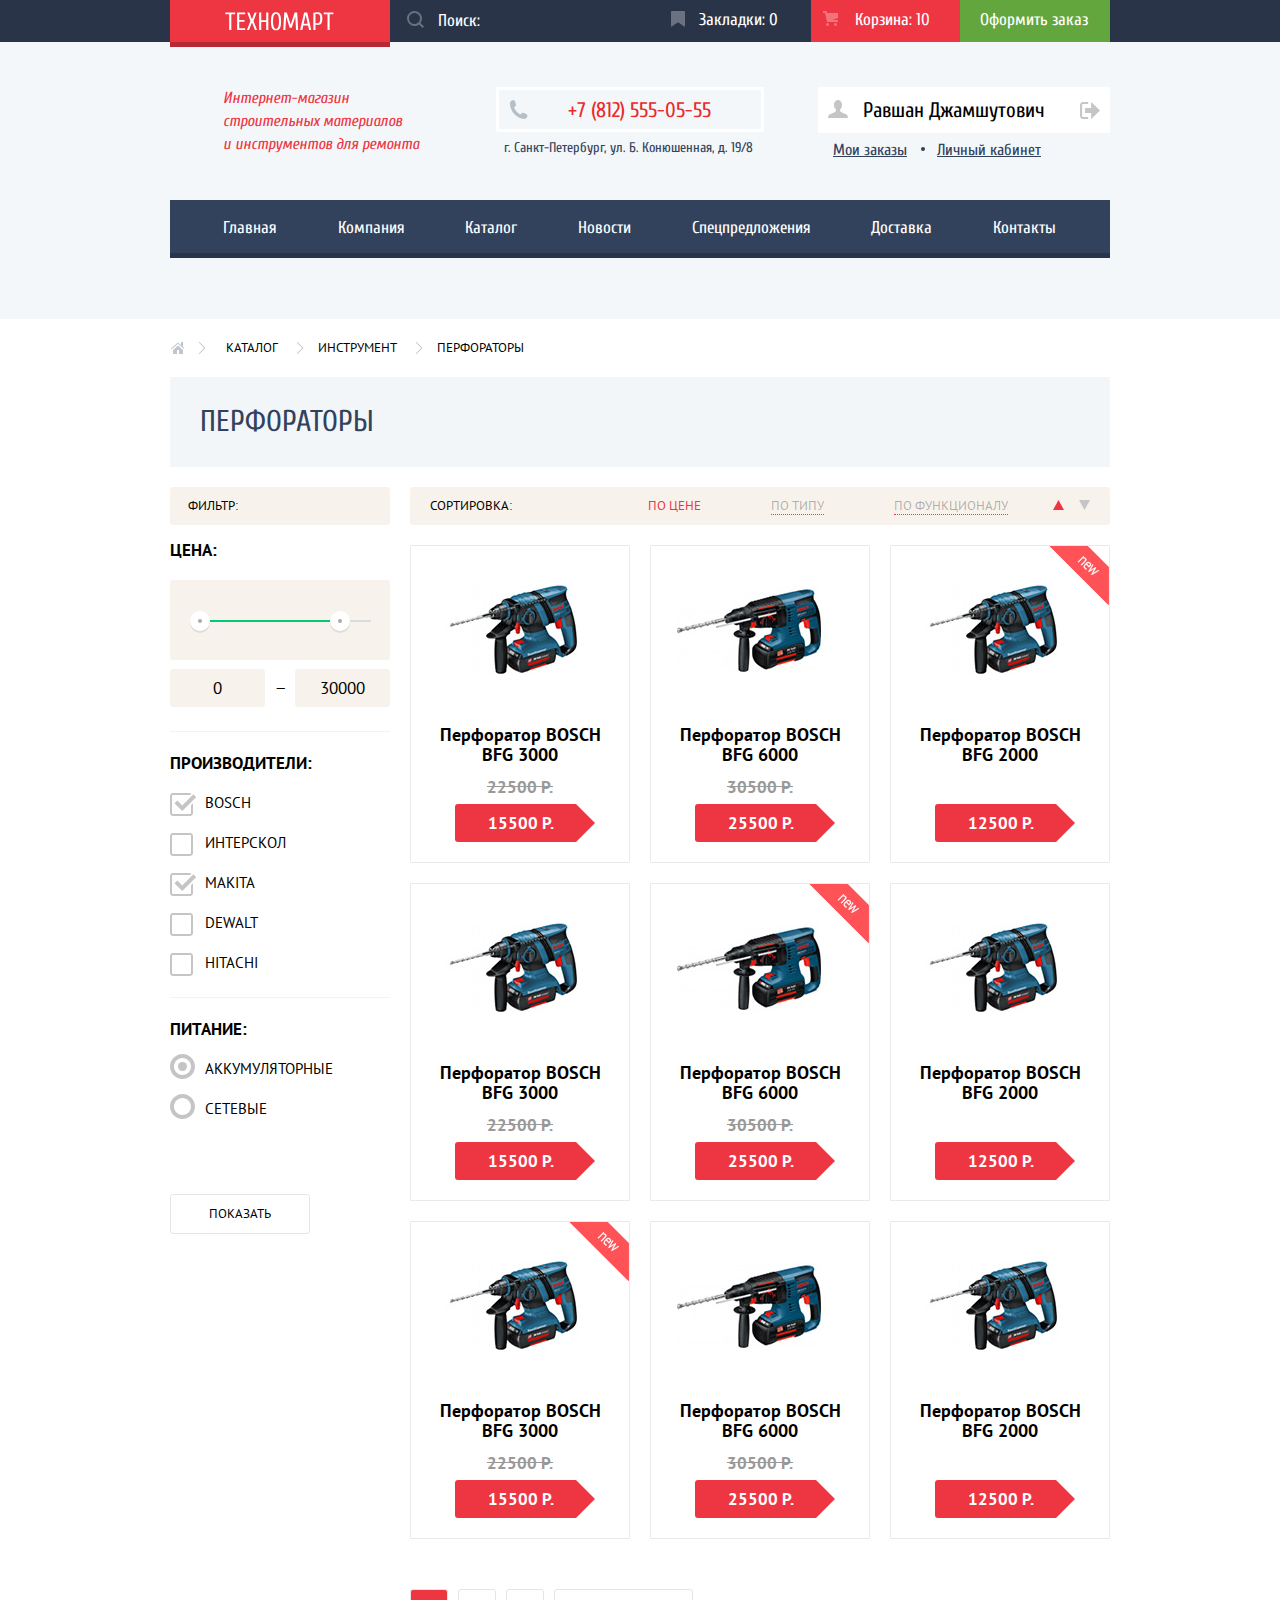
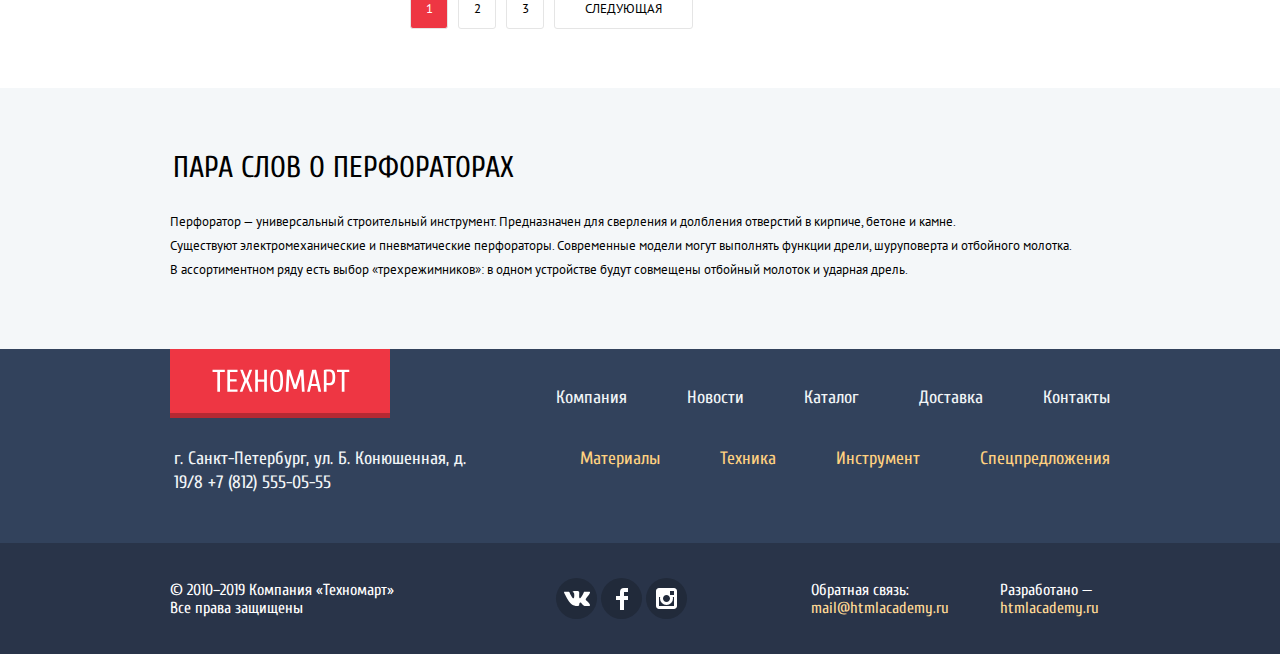
==== commit c6c9a849: "Предзащита правки Техномарт" ====
--- a/catalog.html
+++ b/catalog.html
@@ -5,13 +5,12 @@
   <title>Техномарт-каталог</title>
   <link href="https://fonts.googleapis.com/css?family=Cuprum:400,400i,700%7CPT+Sans:400,700&display=swap&subset=cyrillic" rel="stylesheet">
   <link href="css/normalize.css" rel="stylesheet">
-  <link href="css/style.css" rel="stylesheet">
+  <link href="css/style.min.css" rel="stylesheet">
 </head>
 <body>
   <header class="page-header page-catalog-header">
     <div class="header-top-wrap">
       <div class="header-top container">
-
         <a class="logo" href="index.html">
           <img src="img/logo.svg" alt="Логотип магазана Техномарт" width="109" height="19">
         </a>
@@ -23,7 +22,6 @@
               d="M17 15.586l-3.542-3.542A7.465 7.465 0 0 0 15 7.5 7.5 7.5 0 1 0 7.5 15c1.71 0 3.282-.579 4.544-1.542L15.586 17 17 15.586zM2 7.5C2 4.467 4.467 2 7.5 2 10.532 2 13 4.467 13 7.5c0 3.032-2.468 5.5-5.5 5.5A5.506 5.506 0 0 1 2 7.5z" />
           </svg>
         </label>
-
         <a class="header-top-pack" href="pack.html">
           <svg class="pack" xmlns="http://www.w3.org/2000/svg" width="14" height="16" viewBox="0 0 14 16">
             <path fill="#E72C2D" d="M14 15c0 .55-.368.741-.818.426l-5.363-3.765c-.45-.315-1.187-.315-1.637 0L.818 15.426C.368 15.741 0 15.55 0 15V1c0-.55.45-1 1-1h12c.55 0 1 .45 1 1v14z" />
@@ -39,7 +37,6 @@
           Корзина: 10
         </a>
         <a class="header-top-to-cart" href="cart.html">Оформить заказ</a>
-
       </div>
     </div>
     <div class="container">
@@ -54,14 +51,14 @@
         </div>
         <section class="user">
           <p class="user-name">
-            <a class="to-profile" href="profile.html">
+            <a class="to-profile" href="profile.html" aria-label="Открыть профиль">
               <svg xmlns="http://www.w3.org/2000/svg" width="20" height="18" viewBox="0 0 20 18">
                 <path fill="#c5c5c5"
                   d="M17.881 14.166c-2.144-.735-4.256-1.666-5.207-2.39-.657-.501-.77-1.618-.517-2.415 1.118-.903 1.864-2.477 1.864-4.278C14.021 2.276 12.221 0 10 0S5.979 2.276 5.979 5.083c0 1.801.746 3.374 1.863 4.277.253.798.141 1.915-.517 2.416-.95.724-3.063 1.654-5.207 2.39S0 18 0 18h20s.025-3.099-2.119-3.834z" />
               </svg>
               Равшан Джамшутович
             </a>
-            <a class="logout" href="logout.html">
+            <a class="logout" href="logout.html" aria-label="Выйти из профиля">
               <svg xmlns="http://www.w3.org/2000/svg" width="21" height="17" viewBox="0 0 21 17">
                 <g fill="#c5c5c5">
                   <path d="M21 8.5L12.125 0v6h-6v5h6v6z" />
@@ -95,7 +92,7 @@
         <li class="breadcrumbs-item"><a class="home" href="index.html" aria-label="На главную"></a></li>
         <li class="breadcrumbs-item fixme-1"><a href="">Каталог</a></li>
         <li class="breadcrumbs-item"><a href="tool.html">Инструмент</a></li>
-        <li class="breadcrumbs-item breadcrumbs-item-current"><a href="#">Перфораторы</a></li>
+        <li class="breadcrumbs-item breadcrumbs-item-current"><a>Перфораторы</a></li>
       </ul>
       <h2 class="catalog-title">Перфораторы</h2>
       <div class="main-container">
@@ -106,8 +103,8 @@
             <div class="range">
               <span class="line line-grey"></span>
               <span class="line line-green"></span>
-              <button class="circle circle-left" type="button"></button>
-              <button class="circle circle-right" type="button"></button>
+              <button class="circle circle-left" type="button" aria-label="Минимальная цена"></button>
+              <button class="circle circle-right" type="button" aria-label="Максимальная цена"></button>
             </div>
             <div class="input">
               <input class="min" type="text" value="0">
@@ -196,7 +193,6 @@
                   <svg xmlns="http://www.w3.org/2000/svg" width="11" height="10" viewBox="0 0 11 10">
                     <path fill="#c5c5c5" d="M5.5 0L0 10h11z" />
                   </svg>
-
                 </a>
               </li>
               <li class="sort-arrow-item">
@@ -211,8 +207,8 @@
           <section class="catalog">
             <h3 class="visually-hidden">Каталог</h3>
             <ul class="product-list">
-              <li class="product-item" tabindex="0">
-                <div>
+              <li class="product-item">
+                <div class="product-item-inner">
                   <a class="product-picture" href="catalog-item.html">
                     <img src="img/item-image-2k3k.jpg" alt="Перфоратор Bosch BFG 3000" width="218" height="170">
                   </a>
@@ -237,21 +233,19 @@
                   </a>
                 </div>
               </li>
-              <li class="product-item" tabindex="0">
-                <div>
+              <li class="product-item">
+                <div class="product-item-inner">
                   <a class="product-picture" href="catalog-item.html">
                     <img src="img/item-image-6k.jpg" alt="Перфоратор Bosch BFG 6000" width="218" height="170">
                   </a>
-
-                  <ul class="item-buttons-list">
-                    <li class="item-button">
-                      <a class="button-link button-to-cart" href="to-cart.html">Купить</a>
-                    </li>
-                    <li class="item-button">
-                      <a class="button-link button-to-mark" href="add-mark.html">В закладки</a>
-                    </li>
-                  </ul>
-
+                  <ul class="item-buttons-list">
+                    <li class="item-button">
+                      <a class="button-link button-to-cart" href="to-cart.html">Купить</a>
+                    </li>
+                    <li class="item-button">
+                      <a class="button-link button-to-mark" href="add-mark.html">В закладки</a>
+                    </li>
+                  </ul>
                   <h4 class="product-title">
                     <a href="product-item.html">
                       Перфоратор BOSCH BFG 6000
@@ -265,21 +259,19 @@
                   </a>
                 </div>
               </li>
-              <li class="product-item new-flag" tabindex="0">
-                <div>
+              <li class="product-item new-flag">
+                <div class="product-item-inner">
                   <a class="product-picture" href="catalog-item.html">
                     <img src="img/item-image-2k3k.jpg" alt="Перфоратор Bosch BFG 2000" width="218" height="170">
                   </a>
-
-                  <ul class="item-buttons-list">
-                    <li class="item-button">
-                      <a class="button-link button-to-cart" href="to-cart.html">Купить</a>
-                    </li>
-                    <li class="item-button">
-                      <a class="button-link button-to-mark" href="add-mark.html">В закладки</a>
-                    </li>
-                  </ul>
-
+                  <ul class="item-buttons-list">
+                    <li class="item-button">
+                      <a class="button-link button-to-cart" href="to-cart.html">Купить</a>
+                    </li>
+                    <li class="item-button">
+                      <a class="button-link button-to-mark" href="add-mark.html">В закладки</a>
+                    </li>
+                  </ul>
                   <h4 class="product-title">
                     <a href="product-item.html">
                       Перфоратор BOSCH BFG 2000
@@ -292,21 +284,19 @@
                   </a>
                 </div>
               </li>
-              <li class="product-item" tabindex="0">
-                <div>
+              <li class="product-item">
+                <div class="product-item-inner">
                   <a class="product-picture" href="catalog-item.html">
                     <img src="img/item-image-2k3k.jpg" alt="Перфоратор Bosch BFG 3000" width="218" height="170">
                   </a>
-
-                  <ul class="item-buttons-list">
-                    <li class="item-button">
-                      <a class="button-link button-to-cart" href="to-cart.html">Купить</a>
-                    </li>
-                    <li class="item-button">
-                      <a class="button-link button-to-mark" href="add-mark.html">В закладки</a>
-                    </li>
-                  </ul>
-
+                  <ul class="item-buttons-list">
+                    <li class="item-button">
+                      <a class="button-link button-to-cart" href="to-cart.html">Купить</a>
+                    </li>
+                    <li class="item-button">
+                      <a class="button-link button-to-mark" href="add-mark.html">В закладки</a>
+                    </li>
+                  </ul>
                   <h4 class="product-title">
                     <a href="product-item.html">
                       Перфоратор BOSCH BFG 3000
@@ -320,21 +310,19 @@
                   </a>
                 </div>
               </li>
-              <li class="product-item new-flag" tabindex="0">
-                <div>
+              <li class="product-item new-flag">
+                <div class="product-item-inner">
                   <a class="product-picture" href="catalog-item.html">
                     <img src="img/item-image-6k.jpg" alt="Перфоратор Bosch BFG 6000" width="218" height="170">
                   </a>
-
-                  <ul class="item-buttons-list">
-                    <li class="item-button">
-                      <a class="button-link button-to-cart" href="to-cart.html">Купить</a>
-                    </li>
-                    <li class="item-button">
-                      <a class="button-link button-to-mark" href="add-mark.html">В закладки</a>
-                    </li>
-                  </ul>
-
+                  <ul class="item-buttons-list">
+                    <li class="item-button">
+                      <a class="button-link button-to-cart" href="to-cart.html">Купить</a>
+                    </li>
+                    <li class="item-button">
+                      <a class="button-link button-to-mark" href="add-mark.html">В закладки</a>
+                    </li>
+                  </ul>
                   <h4 class="product-title">
                     <a href="product-item.html">
                       Перфоратор BOSCH BFG 6000
@@ -348,21 +336,19 @@
                   </a>
                 </div>
               </li>
-              <li class="product-item" tabindex="0">
-                <div>
+              <li class="product-item">
+                <div class="product-item-inner">
                   <a class="product-picture" href="catalog-item.html">
                     <img src="img/item-image-2k3k.jpg" alt="Перфоратор Bosch BFG 2000" width="218" height="170">
                   </a>
-
-                  <ul class="item-buttons-list">
-                    <li class="item-button">
-                      <a class="button-link button-to-cart" href="to-cart.html">Купить</a>
-                    </li>
-                    <li class="item-button">
-                      <a class="button-link button-to-mark" href="add-mark.html">В закладки</a>
-                    </li>
-                  </ul>
-
+                  <ul class="item-buttons-list">
+                    <li class="item-button">
+                      <a class="button-link button-to-cart" href="to-cart.html">Купить</a>
+                    </li>
+                    <li class="item-button">
+                      <a class="button-link button-to-mark" href="add-mark.html">В закладки</a>
+                    </li>
+                  </ul>
                   <h4 class="product-title">
                     <a href="product-item.html">
                       Перфоратор BOSCH BFG 2000
@@ -375,21 +361,19 @@
                   </a>
                 </div>
               </li>
-              <li class="product-item new-flag" tabindex="0">
-                <div>
+              <li class="product-item new-flag">
+                <div class="product-item-inner">
                   <a class="product-picture" href="catalog-item.html">
                     <img src="img/item-image-2k3k.jpg" alt="Перфоратор Bosch BFG 3000" width="218" height="170">
                   </a>
-
-                  <ul class="item-buttons-list">
-                    <li class="item-button">
-                      <a class="button-link button-to-cart" href="to-cart.html">Купить</a>
-                    </li>
-                    <li class="item-button">
-                      <a class="button-link button-to-mark" href="add-mark.html">В закладки</a>
-                    </li>
-                  </ul>
-
+                  <ul class="item-buttons-list">
+                    <li class="item-button">
+                      <a class="button-link button-to-cart" href="to-cart.html">Купить</a>
+                    </li>
+                    <li class="item-button">
+                      <a class="button-link button-to-mark" href="add-mark.html">В закладки</a>
+                    </li>
+                  </ul>
                   <h4 class="product-title">
                     <a href="product-item.html">
                       Перфоратор BOSCH BFG 3000
@@ -403,21 +387,19 @@
                   </a>
                 </div>
               </li>
-              <li class="product-item" tabindex="0">
-                <div>
+              <li class="product-item">
+                <div class="product-item-inner">
                   <a class="product-picture" href="catalog-item.html">
                     <img src="img/item-image-6k.jpg" alt="Перфоратор Bosch BFG 6000" width="218" height="170">
                   </a>
-
-                  <ul class="item-buttons-list">
-                    <li class="item-button">
-                      <a class="button-link button-to-cart" href="to-cart.html">Купить</a>
-                    </li>
-                    <li class="item-button">
-                      <a class="button-link button-to-mark" href="add-mark.html">В закладки</a>
-                    </li>
-                  </ul>
-
+                  <ul class="item-buttons-list">
+                    <li class="item-button">
+                      <a class="button-link button-to-cart" href="to-cart.html">Купить</a>
+                    </li>
+                    <li class="item-button">
+                      <a class="button-link button-to-mark" href="add-mark.html">В закладки</a>
+                    </li>
+                  </ul>
                   <h4 class="product-title">
                     <a href="product-item.html">
                       Перфоратор BOSCH BFG 6000
@@ -431,21 +413,19 @@
                   </a>
                 </div>
               </li>
-              <li class="product-item" tabindex="0">
-                <div>
+              <li class="product-item">
+                <div class="product-item-inner">
                   <a class="product-picture" href="catalog-item.html">
                     <img src="img/item-image-2k3k.jpg" alt="Перфоратор Bosch BFG 2000" width="218" height="170">
                   </a>
-
-                  <ul class="item-buttons-list">
-                    <li class="item-button">
-                      <a class="button-link button-to-cart" href="to-cart.html">Купить</a>
-                    </li>
-                    <li class="item-button">
-                      <a class="button-link button-to-mark" href="add-mark.html">В закладки</a>
-                    </li>
-                  </ul>
-
+                  <ul class="item-buttons-list">
+                    <li class="item-button">
+                      <a class="button-link button-to-cart" href="to-cart.html">Купить</a>
+                    </li>
+                    <li class="item-button">
+                      <a class="button-link button-to-mark" href="add-mark.html">В закладки</a>
+                    </li>
+                  </ul>
                   <h4 class="product-title">
                     <a href="product-item.html">
                       Перфоратор BOSCH BFG 2000
@@ -493,7 +473,7 @@
   <footer class="page-footer">
     <div class="container">
       <div class="footer-top">
-        <a class="logo footer-logo" href="">
+        <a class="logo footer-logo" href="index.html">
           <img src="img/logo.svg" alt="Логотип магазана Техномарт" width="138" height="23">
         </a>
         <ul class="footer-top-nav-list">
@@ -563,6 +543,6 @@
       <button class="next-close">Продолжить покупки</button>
     </div>
   </section>
-  <script src="js/script.js"></script>
+  <script src="js/script.min.js"></script>
 </body>
 </html>
--- a/css/style.min.css
+++ b/css/style.min.css
@@ -0,0 +1 @@
+@-webkit-keyframes bounce{0%{-webkit-transform:translate(-50%,-150%);transform:translate(-50%,-150%)}70%{-webkit-transform:translate(-50%,-46%);transform:translate(-50%,-46%)}90%{-webkit-transform:translate(-50%,-56%);transform:translate(-50%,-56%)}to{-webkit-transform:translate(-50%,-50%);transform:translate(-50%,-50%)}}@keyframes bounce{0%{-webkit-transform:translate(-50%,-150%);transform:translate(-50%,-150%)}70%{-webkit-transform:translate(-50%,-46%);transform:translate(-50%,-46%)}90%{-webkit-transform:translate(-50%,-56%);transform:translate(-50%,-56%)}to{-webkit-transform:translate(-50%,-50%);transform:translate(-50%,-50%)}}@-webkit-keyframes shake{0%,to{-webkit-transform:translate(-50%,-50%);transform:translate(-50%,-50%)}10%,30%,50%,70%,90%{-webkit-transform:translate(-51%,-50%);transform:translate(-51%,-50%)}20%,40%,60%,80%{-webkit-transform:translate(-49%,-50%);transform:translate(-49%,-50%)}}@keyframes shake{0%,to{-webkit-transform:translate(-50%,-50%);transform:translate(-50%,-50%)}10%,30%,50%,70%,90%{-webkit-transform:translate(-51%,-50%);transform:translate(-51%,-50%)}20%,40%,60%,80%{-webkit-transform:translate(-49%,-50%);transform:translate(-49%,-50%)}}body{margin:0;padding:0;font-weight:400;font-size:14px;line-height:17px;font-family:"Cuprum",Arial,sans-serif;color:#000;background-color:#fff}a{color:inherit;text-decoration:none}img{max-width:100%;height:auto}.visually-hidden{position:absolute;width:1px;height:1px;margin:-1px;padding:0;overflow:hidden;border:0;clip:rect(0 0 0 0)}.container{width:940px;margin:0 auto;padding:0 10px}.page-header{display:-webkit-box;display:-ms-flexbox;display:flex;-webkit-box-orient:vertical;-webkit-box-direction:normal;-ms-flex-direction:column;flex-direction:column;width:100%;margin-bottom:60px;padding-bottom:61px;background-color:#f4f7f9}.header-top-wrap{width:100%;margin-bottom:45px;background-color:#293449}.header-top,.header-top label{display:-webkit-box;display:-ms-flexbox;display:flex}.header-top label{position:relative;-webkit-box-flex:1;-ms-flex-positive:1;flex-grow:1}.search{content:"";position:absolute;top:11px;left:17px;width:17px;height:17px;opacity:.3}label:hover .search{opacity:1}.cart circle,.cart path,.pack path,.search path{fill:#fff}input:focus+.search path,label:active .search path{fill:red}.header-top-pack:focus .pack,.header-top-pack:hover .pack,input:focus+.search{opacity:1}.header-top input{width:100%;margin:0;padding-left:48px;font-size:17px;line-height:18px;background-color:#293449;border:0}.header-top input::-webkit-input-placeholder{color:#fff}.header-top input:-ms-input-placeholder,.header-top input::-ms-input-placeholder{color:#fff}.header-top input::placeholder{color:#fff}.header-top .logo{padding:12px 56px 7px 55px;background-color:#ee3643;-webkit-box-shadow:0 5px 0 0 #b52933;box-shadow:0 5px 0 0 #b52933}.header-top a{padding:11px 30px 13px 44px;font-size:17px;line-height:18px;color:#fff;white-space:nowrap}.pack{position:absolute;top:11px;left:16px;width:14px;height:16px;opacity:.3}a.header-top-pack{position:relative;padding-right:33px}.header-top-pack:active .pack{opacity:.5}a.header-top-to-cart{padding:11px 22px 13px 20px;background-color:#63a63e}a.header-top-cart{position:relative}.button-to-cart:active::before,.button-to-cart:focus::before,.button-to-cart:hover::before,.header-top-cart:focus .cart,.header-top-cart:hover .cart{opacity:1}.header-top-cart:active .cart{opacity:.5}.cart{position:absolute;top:11px;left:12px;width:15px;height:15px;opacity:.3}.header-middle{display:-webkit-box;display:-ms-flexbox;display:flex;-webkit-box-pack:justify;-ms-flex-pack:justify;justify-content:space-between;margin-bottom:40px}.header-title{width:200px;margin:0 0 0 53px;padding:0;font-style:italic;font-weight:400;font-size:16px;line-height:23px;color:#ee3643}.header-contacts{display:-webkit-box;display:-ms-flexbox;display:flex;-webkit-box-orient:vertical;-webkit-box-direction:normal;-ms-flex-direction:column;flex-direction:column;-webkit-box-pack:start;-ms-flex-pack:start;justify-content:flex-start}.contact-phone{position:relative;margin:0 0 4px;padding:10px 50px 8px 69px;font-size:21px;line-height:21px;color:#e9292a;white-space:nowrap;border:3px solid #fff}.contact-phone::before{content:"";position:absolute;top:10px;left:10px;width:19px;height:19px;background:url(../img/icon-phone.svg) no-repeat 0 0}.contact-address{margin:0;padding:0 0 0 8px;line-height:24px;color:#32425c}.arrow-list,.breadcrumbs,.footer-top-nav-list,.menu-bottom-items,.menu-top-items,.nav-catalog,.navigation-list,.pagination,.popular-brands-list,.product-list,.social-list,.sort-list,.user-nav{list-style:none}.user-nav{display:-webkit-box;display:-ms-flexbox;display:flex;-webkit-box-pack:start;-ms-flex-pack:start;justify-content:flex-start;-webkit-box-align:start;-ms-flex-align:start;align-items:flex-start;-ms-flex-item-align:start;align-self:flex-start;margin:0;padding:0}.user-nav li{position:relative;font-size:21px;line-height:21px;background-color:#fff}.user-nav-item{margin-right:10px}.user-nav-in{display:block;padding:12px 26px 12px 47px}.log-in{position:absolute;top:14px;left:14px}.log-in path{fill:#c5c5c5}.logout:focus path,.logout:hover path,.to-profile:focus path,.to-profile:hover path,.user-nav-in:focus path,.user-nav-in:hover path{fill:#32425c}.user-nav-registration{display:block;padding:12px 25px 11px 24px}.main-navigation{font-size:17px;color:#fff;background-color:#32425c}.navigation-list{-ms-flex-pack:distribute;justify-content:space-around;margin:0;padding:0 24px 0 23px;-webkit-box-shadow:inset 0 -5px 0 0 #293449;box-shadow:inset 0 -5px 0 0 #293449}.navigation-list-item a{display:block;padding:19px 30px 22px}.menu-catalog,.menu-top-items,.navigation-list{display:-webkit-box;display:-ms-flexbox;display:flex}.menu-catalog{-webkit-box-orient:vertical;-webkit-box-direction:normal;-ms-flex-direction:column;flex-direction:column;margin:0 0 55px}.menu-top-items{-webkit-box-pack:justify;-ms-flex-pack:justify;justify-content:space-between;margin:0 0 20px;padding:0}.menu-item{-webkit-box-sizing:border-box;box-sizing:border-box;width:300px;padding:21px 140px 20px 23px;color:#fff}.menu-item,.new-flag{position:relative}.new-flag::before{content:"";position:absolute;top:0;right:0;z-index:1;width:60px;height:59px;background:url(../img/new-flag.png) no-repeat 0 0}.menu-item::after{content:"";position:absolute;top:30px;left:198px}.icon-1::after{width:44px;height:65px;margin-left:15px;background:url(../img/icon-1.svg) no-repeat 0 0}.icon-2::after{width:75px;height:61px;background:url(../img/icon-2.svg) no-repeat 0 0}.icon-3::after{width:78px;height:62px;margin-left:-7px;background:url(../img/icon-3.svg) no-repeat 0 0}.icon-4::after{width:59px;height:72px;margin-top:-4px;margin-left:-2px;background:url(../img/icon-4.svg) no-repeat 0 0}.icon-5::after{width:78px;height:63px;margin-left:-7px;background:url(../img/icon-5.svg) no-repeat 0 0}.menu-item-title{margin:0 0 12px;padding:0;font-weight:700;font-size:24px;line-height:30px}.menu-item-button{display:block;padding:11px 0 10px;line-height:18px;text-align:center;text-transform:uppercase;background-color:rgba(0,0,0,.1);border-radius:3px}.right-box-list .menu-item-button{text-align:center}.menu-item-orange{background-color:#ffbf47}.menu-top-items .menu-item-blue{background-color:#3bbce3}.menu-top-items .menu-item-pink{background-color:#dc91d8}.right-box-list .menu-item-green{background-color:#8ed78f}.menu-bottom-items{display:-webkit-box;display:-ms-flexbox;display:flex;-webkit-box-pack:justify;-ms-flex-pack:justify;justify-content:space-between;-webkit-box-align:stretch;-ms-flex-align:stretch;align-items:stretch;margin:0;padding:0}.menu-widget{position:relative;width:620px;min-height:266px}.back-arrow,.front-arrow{position:absolute;top:50%;z-index:1;width:30px;height:30px;border:0;-webkit-transform:translateY(-50%);-ms-transform:translateY(-50%);transform:translateY(-50%)}.back-arrow{left:30px;background:0 0}.back-arrow::before,.front-arrow::before{content:"";position:absolute;top:0;width:25px;height:25px;border-bottom:3px solid #fff;border-left:3px solid #fff}.back-arrow::before{left:0;-webkit-transform:rotate(45deg);-ms-transform:rotate(45deg);transform:rotate(45deg)}.front-arrow{right:30px;background-color:transparent}.front-arrow::before{right:0;-webkit-transform:rotate(-135deg);-ms-transform:rotate(-135deg);transform:rotate(-135deg)}.widget-circle-nav{position:absolute;bottom:34px;left:50%;z-index:1;display:-webkit-box;display:-ms-flexbox;display:flex;margin:0;padding:0;list-style:none;-webkit-transform:translateX(-50%);-ms-transform:translateX(-50%);transform:translateX(-50%)}.circle-item{margin-right:10px}.circle-item:last-child{margin:0}.circle-button{z-index:1;width:10px;height:10px;padding:0;background-color:#ee3643;border:2px solid #fff;border-radius:50%}.circle-button-current{background-color:#fff}.menu-slide{position:absolute}.widget-content-box{padding:24px}.menu-slide-title{margin:0;padding:0;font-weight:700;font-size:36px;line-height:36px;text-transform:uppercase}.menu-slide-text{margin:0;padding:0;font-size:18px;line-height:24px}.slide-picture{position:absolute;top:0;z-index:-1}.button{display:block;line-height:18px;color:#fff;text-transform:uppercase;background-color:#ee3643;border-radius:3px}.widget-slide-button{width:195px;margin:0 0 22px 25px;padding:10px 0;text-align:center}.menu-slide{display:-webkit-box;display:-ms-flexbox;display:flex;-webkit-box-orient:vertical;-webkit-box-direction:normal;-ms-flex-direction:column;flex-direction:column;-webkit-box-pack:justify;-ms-flex-pack:justify;justify-content:space-between;width:620px;height:266px;color:#fff}.menu-slide-1,.menu-slide-2{display:none}.right-box,.right-box-list,.section-head{display:-webkit-box;display:-ms-flexbox;display:flex}.right-box{margin:0;padding:0}.right-box-list,.section-head{-webkit-box-pack:justify;-ms-flex-pack:justify;justify-content:space-between}.right-box-list{-webkit-box-orient:vertical;-webkit-box-direction:normal;-ms-flex-direction:column;flex-direction:column;width:300px;margin:0;padding:0}.section-head{-webkit-box-align:center;-ms-flex-align:center;align-items:center;margin-bottom:20px;padding:25px;background-color:#f9f5f0}.section-title{margin:0;padding:0;font-weight:400;font-size:30px;line-height:30px;text-transform:uppercase}.head-button{width:253px;margin:0;padding:10px 0;text-align:center}.product-item{position:relative;display:-webkit-box;display:-ms-flexbox;display:flex;-webkit-box-orient:vertical;-webkit-box-direction:normal;-ms-flex-direction:column;flex-direction:column;-webkit-box-pack:justify;-ms-flex-pack:justify;justify-content:space-between;-webkit-box-align:center;-ms-flex-align:center;align-items:center;margin-right:20px;text-align:center;border:1px solid #eaeaea}.product-item:focus .item-buttons-list,.product-item:hover .item-buttons-list{display:block}.item-buttons-list{position:absolute;top:0;display:none;width:218px;margin:0;padding:45px 0 44px;list-style:none;background-color:#fff}.item-button{margin-bottom:7px}.button-link{position:relative;display:block;width:115px;margin:0 auto;padding:10px;font-weight:400;font-size:14px;line-height:18px;font-family:"Cuprum",Arial,sans-serif;text-align:center;color:#fff;text-transform:uppercase;background-color:#63a63e;border-radius:3px}.button-to-cart{-webkit-box-shadow:inset 0 -3px 0 0 #367315;box-shadow:inset 0 -3px 0 0 #367315}.button-to-cart::before{content:"";position:absolute;top:10px;left:10px;width:15px;height:15px;background:url(../img/icon-cart.svg) no-repeat 0 0;opacity:.3}.button-to-cart:focus,.button-to-cart:hover{background-color:#5fbb2d}.button-to-cart:active{background-color:#518534;-webkit-box-shadow:none;box-shadow:none}.button-to-mark{padding:7px;color:#32425c;background-color:#fff;border:solid 3px #63a63e}.button-to-mark:focus,.button-to-mark:hover{border-color:#32425c}.button-to-mark:active{opacity:.3}.product-title{margin:0 20px 13px;padding:0;font-size:18px;line-height:20px;text-align:center}.product-picture{display:block;margin-bottom:5px}.product-item-sale{margin:0 0 8px;padding:0;font-size:17px;line-height:18px;color:#999;text-decoration:line-through}.product-item-price{position:relative;display:block;margin-bottom:20px;margin-left:-9px;padding:10px 22px 10px 33px;font-size:17px;line-height:18px;color:#fff;background-color:#ee3643;border-radius:3px 0 0 3px}.product-item-price::after{content:"";position:absolute;top:0;left:100%;border:19px solid #ee3643;border-top-color:transparent;border-right:none;border-bottom-color:transparent}.popular-brands{margin-bottom:86px}.brands-item,.popular-brands-list{display:-webkit-box;display:-ms-flexbox;display:flex}.popular-brands-list{-ms-flex-wrap:wrap;flex-wrap:wrap;-webkit-box-pack:justify;-ms-flex-pack:justify;justify-content:space-between;margin:0;padding:0}.brands-item{-webkit-box-align:center;-ms-flex-align:center;align-items:center;width:218px;height:143px;border:1px solid #eaeaea}.brands-item:first-child{margin-bottom:20px}.brands-item a{display:-webkit-box;display:-ms-flexbox;display:flex;-webkit-box-pack:center;-ms-flex-pack:center;justify-content:center;-webkit-box-align:center;-ms-flex-align:center;align-items:center;width:100%;height:100%;margin:auto}.features{width:100%;margin-bottom:78px;padding-top:64px;background-color:#f4f7f9}.features-container{padding-bottom:98px}.features-title{margin:0 0 27px;padding:0;font-weight:400;font-size:30px;line-height:30px;text-transform:uppercase}.features-lead{width:400px;margin:0 0 70px;font-size:13px;line-height:24px;font-family:"PT Sans",Arial,sans-serif}.features-widget{display:-webkit-box;display:-ms-flexbox;display:flex;-webkit-box-align:start;-ms-flex-align:start;align-items:flex-start}.features-widget-nav{margin:0 80px 0 0}.widget-nav-list{position:relative;width:240px;margin:0;padding:0;list-style:none}.widget-nav-list::after{content:"";position:absolute;top:-45px;right:0;width:10px;height:279px;background:url(../img/shadow.png) no-repeat 0 0}.btn-slide{display:block;width:100%;padding:14px 24px 17px;font-weight:700;font-size:21px;line-height:30px;text-align:left;color:#fff;background-color:#32425c;border:0;border-top:1px solid #405069;border-bottom:1px solid #293449}.btn-slide.features-active{border:0}.features-slide-title{margin:0 0 22px;padding:0;font-weight:400;font-size:36px;line-height:36px;color:#32425c;text-transform:uppercase}.features-slide-text{margin:0 0 30px;padding:0;font-size:13px;line-height:24px;font-family:"PT Sans",Arial,sans-serif}.features-widget-slide{position:relative;display:none;padding-right:250px}.features-widget-slide-active{display:block}.features-widget-slide-1{padding-right:342px}.features-widget-slide-2{padding-right:246px}.features-widget-slide-3{padding-right:341px}.features-widget-slide img{position:absolute;top:0;right:0}.features-widget-slide-1 img{top:23px}.button-credit{width:175px;padding:10px;text-align:center;background-color:#ff5357}.about-us-container{display:-webkit-box;display:-ms-flexbox;display:flex;-webkit-box-pack:justify;-ms-flex-pack:justify;justify-content:space-between;margin-bottom:84px}.about-us{width:540px}.promo-title{margin:0 0 25px;padding:0;font-weight:400;font-size:30px;line-height:30px;text-transform:uppercase}.promo-text-1,.promo-text-2{width:520px;margin:0 0 24px;padding:0;font-size:13px;line-height:24px;font-family:"PT Sans",Arial,sans-serif}.promo-text-2{width:385px;margin:0 0 21px}.partner-list{margin:0 0 37px;padding:0 0 0 36px;list-style:none}.partner-list-item{position:relative;margin-bottom:20px;font-size:18px;line-height:20px}.partner-list-item::before{content:"";position:absolute;top:9px;left:-36px;width:25px;height:2px;background-color:#ee3643}.button-about-us{display:inline-block;padding:11px 40px;vertical-align:middle}.main-contacts{width:300px}.main-contact-title{margin:0 0 25px;padding:0;font-weight:400;font-size:30px;line-height:30px;text-transform:uppercase}.main-contact-text{margin:0 0 31px;padding:0 80px 0 0;font-size:13px;line-height:24px;font-family:"PT Sans",Arial,sans-serif}.main-contacts img{display:block;margin-bottom:40px}.contacts-button{padding:11px 25px;text-align:center}.page-footer{width:100%;color:#f1f5f7;background-color:#32425c}.footer-logo{padding:20px 40px 13px 42px;background-color:#ee3643;-webkit-box-shadow:0 5px 0 0 #b52933;box-shadow:0 5px 0 0 #b52933}.footer-top,.footer-top-nav-list{display:-webkit-box;display:-ms-flexbox;display:flex}.footer-top{-webkit-box-pack:justify;-ms-flex-pack:justify;justify-content:space-between;-webkit-box-align:center;-ms-flex-align:center;align-items:center;padding-bottom:34px;font-size:18px;line-height:24px}.footer-top-nav-list{margin:34px 0 0;padding:0}.main-nav-item{margin-right:60px}.main-nav-item:last-child,.nav-catalog-item:last-child{margin-right:0}.footer-middle{display:-webkit-box;display:-ms-flexbox;display:flex;-webkit-box-pack:justify;-ms-flex-pack:justify;justify-content:space-between;padding-bottom:48px}.footer-contacts,.nav-catalog{font-size:18px;line-height:24px}.footer-contacts{width:325px;padding-left:4px;font-style:normal}.nav-catalog{display:-webkit-box;display:-ms-flexbox;display:flex;margin:0;padding:0}.nav-catalog-item{margin-right:60px;color:#ffd180}.footer-bottom-wrap{width:100%;background-color:#293449}.footer-bottom{display:-webkit-box;display:-ms-flexbox;display:flex;-webkit-box-pack:center;-ms-flex-pack:center;justify-content:center;-webkit-box-align:center;-ms-flex-align:center;align-items:center;padding:35px 0;font-size:16px;line-height:18px}.copyright{margin:0 161px 0 0;padding:0;color:#fff}.copyright p{margin:0;padding:0}.social-list{display:-webkit-box;display:-ms-flexbox;display:flex;-webkit-box-orient:horizontal;-webkit-box-direction:normal;-ms-flex-direction:row;flex-direction:row;margin:0 120px 0 0;padding:0}.social-list-item{margin-right:4px}.social-list-item a{display:-webkit-box;display:-ms-flexbox;display:flex;-webkit-box-pack:center;-ms-flex-pack:center;justify-content:center;-webkit-box-align:center;-ms-flex-align:center;align-items:center;width:41px;height:41px;background-color:#212a3a;border-radius:50%}.vk-link::after{content:"";width:26px;height:15px;background:url(../img/vk-icon.svg) no-repeat 0 0}.fb-link::after{content:"";width:12px;height:22px;background:url(../img/fb-icon.svg) no-repeat 0 0}.inst-link::after{content:"";width:21px;height:21px;background:url(../img/insta-icon.svg) no-repeat 0 0}.social-list-item a:focus,.social-list-item a:hover{background-color:#ee3643}.social-list-item a:active{background-color:#ee3643}.links-to-us{display:-webkit-box;display:-ms-flexbox;display:flex}.feed{margin:0 51px 0 0;padding:0}.feed-title{color:#fff}.feed-mail{display:block;color:#ffda96}.author{margin:0 11px 0 0;padding:0}.author-title{color:#fff}.author-name{display:block;color:#ffda96}.white-space label{font-size:18px;line-height:18px}label input,textarea{font-size:13px;line-height:18px;color:#999;border:2px solid #d7dcde}.grey-space{background-color:#f4f4f4}.page-header.page-catalog-header{margin-bottom:20px}.header-top-cart-active,.header-top-pack-active{background-color:#ee3643}.page-catalog-header .header-title{margin-right:18px}.page-catalog-header .header-contacts{-webkit-box-pack:start;-ms-flex-pack:start;justify-content:flex-start}.page-catalog-header .header-contacts,.user{display:-webkit-box;display:-ms-flexbox;display:flex;-webkit-box-orient:vertical;-webkit-box-direction:normal;-ms-flex-direction:column;flex-direction:column}.user-name{margin:0;padding:13px 65px 12px 45px;font-size:21px;line-height:21px;background-color:#fff}.user-name+.user-nav{margin:8px 0 0 15px;padding:0}.user-name+.user-nav li{margin:0 30px 0 0;padding:0;font-size:16px;line-height:18px;color:#32425c;text-decoration:underline;background-color:#f4f7f9}.my-orders,.user{position:relative}.to-profile svg{position:absolute;left:10px}.logout svg{position:absolute;top:15px;right:10px}.my-orders::after{content:"";position:absolute;top:6px;right:-18px;width:4px;height:4px;background-color:#32425c;border-radius:50%}.page-catalog{font-family:"PT Sans",Arial,sans-serif;text-transform:uppercase}.breadcrumbs{display:-webkit-box;display:-ms-flexbox;display:flex;margin:0 0 20px;padding:0;font-size:13px;line-height:18px}.breadcrumbs-item{position:relative;margin-right:40px}.breadcrumbs-item::before{content:"";position:absolute;top:3px;left:-22px;width:8px;height:12px;background:url(../img/icon-right-small.svg) no-repeat 0 0}.breadcrumbs-item:first-child{margin-right:42px}.breadcrumbs-item:first-child::before{content:none}.home{display:block;width:14px;height:15px;background:url(../img/icon-home.svg) no-repeat 0 3px}.catalog-title{margin:0 0 20px;padding:30px;font-weight:400;font-size:30px;line-height:30px;font-family:"Cuprum",Arial,sans-serif;color:#32425c;background-color:#f2f6f8}.main-container{display:-webkit-box;display:-ms-flexbox;display:flex}.filters{width:220px;margin:0 20px 0 0;padding:0}.filters-title{margin:0 0 10px;padding:10px 18px;font-weight:400;font-size:13px;line-height:18px;background-color:#f7f3ec;border-radius:3px}.filters fieldset{margin:0 0 16px;padding:0 0 24px;border:0;border-bottom:1px solid #f7f3ec}.filters fieldset:last-of-type{border:0}.range{position:relative;-webkit-box-flex:1;-ms-flex-positive:1;flex-grow:1;width:220px;height:80px;margin-bottom:9px;background-color:#f7f3ec;border-radius:3px}.line{position:absolute;top:40px;left:21px;width:180px;height:2px}.line.line-grey{background-color:#d7dcde}.line-green{width:150px;background-color:#00ca74}.circle{position:absolute;top:31px;left:20px;width:20px;height:20px;padding:0;background-color:#ababab;border:8px solid #fff;border-radius:50%;-webkit-box-shadow:0 2px 0 0 #e0ddd8;box-shadow:0 2px 0 0 #e0ddd8}.circle.circle-right{left:160px}.input{display:-webkit-box;display:-ms-flexbox;display:flex;-webkit-box-pack:justify;-ms-flex-pack:justify;justify-content:space-between;-webkit-box-align:center;-ms-flex-align:center;align-items:center}.max,.min,legend{font-size:17px;font-family:"PT Sans",Arial,sans-serif}.max,.min{-webkit-box-sizing:border-box;box-sizing:border-box;width:95px;height:38px;text-align:center;background-color:#f7f3ec;border:0;border-radius:3px;margin:0;padding:0 10px;line-height:18px}legend{margin:0 0 15px;padding:0;font-weight:700;line-height:30px}.brend-list{margin:0;padding:0;list-style:none}.brend-item,.type-item{position:relative;margin:0 0 20px;padding:0 0 0 35px}.check-box{position:absolute;top:0;left:0;width:23px;height:23px;background:url(../img/checkbox-off.svg) no-repeat 0 0;opacity:.225}.brend-button:focus+.check-box,.brend-button:focus+.type-radio,.brend-input:focus .check-box,.brend-input:hover .check-box,.input-type:focus .type-radio,.input-type:hover .type-radio{opacity:.29}.brend-input input:checked+.check-box{width:27px;background:url(../img/checkbox-on.svg) no-repeat 0 0}.brend-input:focus input:checked+.check-box,.brend-input:hover input:checked+.check-box,.input-type:focus input:checked+.type-radio,.input-type:hover input:checked+.type-radio{opacity:.29}.brend-item:last-child,.type-item :last-child{margin:0}.filters label{font-size:15px;line-height:20px}.filters .check-type{margin-bottom:31px}.type-list{margin:0;padding:0;list-style:none}.type-radio{position:absolute;top:-5px;left:0;width:25px;height:25px;background:url(../img/radio-off.svg) no-repeat 0 0;opacity:.225}.input-type input:checked+.type-radio{background:url(../img/radio-on.svg) no-repeat 0 0}.re-filter{width:140px;padding:10px;font-size:13px;line-height:18px;text-transform:uppercase;background-color:#fff;border:1px solid #e5e5e5;border-radius:3px}.content-container{padding-bottom:59px}.sort{display:-webkit-box;display:-ms-flexbox;display:flex;-webkit-box-flex:1;-ms-flex-positive:1;flex-grow:1;-webkit-box-pack:end;-ms-flex-pack:end;justify-content:flex-end;-webkit-box-align:center;-ms-flex-align:center;align-items:center;margin-bottom:20px;padding:10px 20px;font-size:13px;line-height:18px;background-color:#f7f3ec;border-radius:3px}.sort-title{margin:0 auto 0 0;padding:0;font-weight:400;font-size:13px}.sort-list{display:-webkit-box;display:-ms-flexbox;display:flex;margin:0 45px 0 0;padding:0}.sort-item{padding-right:70px}.sort-item:last-child{padding-right:0}.sort-button{font-size:13px;line-height:18px;color:rgba(0,0,0,.3);border-bottom:1px dotted #ee3643}.sort-active{color:#ee3643;border:0}.arrow-list{display:-webkit-box;display:-ms-flexbox;display:flex;margin:0;padding:0}.btn-up{width:11px;height:10px;margin-right:15px}.btn-up.active path{fill:#ee3643}.btn-up:focus path,.btn-up:hover path{fill:#231f20}.btn-down.active:focus path,.btn-down.active:hover path,.btn-up.active:focus path,.btn-up.active:hover path{fill:#ee3643}.btn-down{width:11px;height:10px}.btn-down.active path{fill:#ee3643}.btn-down:focus path,.btn-down:hover path{fill:#231f20}.product-list,.product-list .product-item{display:-webkit-box;display:-ms-flexbox;display:flex}.product-list{-ms-flex-wrap:wrap;flex-wrap:wrap;-webkit-box-pack:start;-ms-flex-pack:start;justify-content:flex-start;padding:0;font-weight:700;font-family:"PT Sans",Arial,sans-serif;text-transform:none;margin:0 0 30px}.product-list .product-item{width:218px;margin:0 20px 20px 0}.product-list .product-item:nth-child(3n){margin:0 0 20px}.product-list.popular-list .product-item{margin:0 20px 20px 0}.product-list.popular-list .product-item:last-child{margin:0 0 20px}.popular-list{margin:0}.pagination{display:-webkit-box;display:-ms-flexbox;display:flex;margin:0;padding:0}.pagination-item a{display:block;-webkit-box-sizing:border-box;box-sizing:border-box;min-width:38px;margin-right:10px;padding:10px 5px;font-size:13px;line-height:18px;text-align:center;background-color:#fff;border:1px solid #e5e5e5;border-radius:3px}.pagination-item:last-child a{margin:0;padding:10px 30px}.pagination-active a{color:#fff;background-color:#ee3643}.post-script-wrap{width:100%;background-color:#f4f7f9}.post-script{margin:0;padding:65px 0 67px}.post-script-title{margin:0 0 27px;padding:0 0 0 3px;font-weight:400;font-size:30px;line-height:30px;font-family:"Cuprum",Arial,sans-serif}.post-script-text{margin:0;padding:0;font-size:13px;line-height:24px;text-transform:none}.next-close{text-transform:uppercase}.logo:focus,.logo:hover{background-color:#ca2c37}.logo:active{background-color:#ba2732}.header-top input:hover,.header-top-cart:focus,.header-top-cart:hover,.header-top-pack:focus,.header-top-pack:hover{background-color:#212a3a}.header-top input:focus{color:#000;background-color:#fff}.header-top-cart:active,.header-top-pack:active{color:rgba(255,255,255,.6);background-color:#161d29}.header-top-to-cart:focus,.header-top-to-cart:hover{background-color:#5fbb2d}.header-top-to-cart:active{color:rgba(255,255,255,.5);background-color:#518534}.user-nav a:focus,.user-nav a:hover{color:#ee3643}.user-nav a:active{color:rgba(0,0,0,.3)}.user-name:active{color:#f1f5f7}.user-name+.user-nav li:active{color:rgba(50,66,92,.3)}.navigation-list-item a:focus,.navigation-list-item a:hover{background-color:#293449}.navigation-list-item:active{color:rgba(255,255,255,.5);background-color:#1d2739}.menu-item-button:focus,.menu-item-button:hover{background-color:#000;opacity:.2}.menu-item-button:active{background-color:#000;opacity:.3}.button:focus,.button:hover{background-color:#ca2c37}.button:active{background-color:#ba2732}.brands-item:focus,.brands-item:hover{-webkit-box-shadow:0 10px 25px 0 rgba(41,52,73,.5);box-shadow:0 10px 25px 0 rgba(41,52,73,.5)}.brands-item:active{-webkit-box-shadow:0 4px 10px 0 rgba(41,52,73,.5);box-shadow:0 4px 10px 0 rgba(41,52,73,.5);opacity:.3}.sort-button:focus,.sort-button:hover{color:#000;border-bottom:1px solid #ee3643}.sort-button.sort-active:focus,.sort-button.sort-active:hover{color:#ee3643;border-bottom:none}.product-item:focus,.product-item:hover{-webkit-box-shadow:0 10px 25px 0 rgba(41,52,73,.5);box-shadow:0 10px 25px 0 rgba(41,52,73,.5)}.pagination-item a:focus,.pagination-item a:hover{color:#000;background-color:#fff;border:1px solid #bdc6ca}.pagination-item.pagination-active a:focus,.pagination-item.pagination-active a:hover{color:#fff;background-color:#ee3643;border:1px solid #e5e5e5}.pagination-item a:active{background-color:#fff;border:1px solid #ee3643}.filters input:disabled{color:rgba(0,0,0,.4)}.btn-slide:focus,.btn-slide:hover{color:#fff;background-color:#293449}.features-active{color:#32425c;background-color:#fff}.features-active:focus,.features-active:hover{color:#32425c;background-color:#fff}.footer-top-nav-list a:focus,.footer-top-nav-list a:hover,.nav-catalog a:focus,.nav-catalog a:hover{text-decoration:underline}.footer-top-nav-list a:active,.nav-catalog a:active{text-decoration:none;opacity:.5}.author-name a:focus,.author-name a:hover,.feed-mail a:focus,.feed-mail a:hover{text-decoration:underline}.author-name:active,.feed-mail:active{color:#ee3643;text-decoration:none}.modal{position:fixed;top:50%;left:50%;display:none;width:620px;background-color:#fff;-webkit-box-shadow:inset 0 7px 0 0 #ee3643,0 20px 40px 0 rgba(0,0,0,.75);box-shadow:inset 0 7px 0 0 #ee3643,0 20px 40px 0 rgba(0,0,0,.75);-webkit-transform:translate(-50%,-50%);-ms-transform:translate(-50%,-50%);transform:translate(-50%,-50%)}.modal-map{width:940px}.modal-letter{margin-top:0}.modal-letter-content{padding:50px 80px 35px}.modal-bottom-content{padding:30px 80px}.white-space{position:relative}.modal-head-alert{padding:70px 20px}.good-alert{width:320px;margin:0 auto;padding:0;font-size:30px;line-height:30px;text-align:center}.good-alert::before{content:"";position:absolute;top:55px;left:81px;width:66px;height:66px;background-color:#63a63e;border-radius:50%}.good-alert::after{content:"";position:absolute;top:74px;left:96px;width:30px;height:15px;border-bottom:7px solid #fff;border-left:7px solid #fff;-webkit-transform:rotate(-45deg);-ms-transform:rotate(-45deg);transform:rotate(-45deg)}.white-space-contact{display:-webkit-box;display:-ms-flexbox;display:flex;-webkit-box-pack:justify;-ms-flex-pack:justify;justify-content:space-between;margin-bottom:20px}.letter-title{display:block;margin-bottom:10px}.letter-mail,.letter-name,.letter-text{width:190px;padding:10px 15px;font-family:"PT Sans",Arial,sans-serif;border-radius:3px}.letter-text{-webkit-box-sizing:border-box;box-sizing:border-box;width:100%;padding:10px;resize:none}.letter-button{width:100%;vertical-align:middle;border:0;border-radius:3px}.letter-box-mail:hover .letter-mail,.letter-box-name:hover .letter-name,.letter-box-text:hover .letter-text{border-color:#b5b5b5}.letter-box-mail .letter-mail:focus,.letter-box-name .letter-name:focus,.letter-box-text .letter-text:focus{border-color:#ee3643;outline:0}.close{position:absolute;top:15px;right:15px;z-index:3;width:25px;height:25px;background-color:transparent;border:0}.close::after,.close::before{content:"";position:absolute;top:0;right:10px;width:4px;height:25px;background-color:#ee3643;border-radius:3px}.close::before{-webkit-transform:rotate(45deg);-ms-transform:rotate(45deg);transform:rotate(45deg)}.close::after{-webkit-transform:rotate(-45deg);-ms-transform:rotate(-45deg);transform:rotate(-45deg)}.grey-space{white-space:nowrap}.modal-bottom-alert{padding:40px 80px}.grey-space .button{display:inline-block;min-width:200px;margin-right:20px;padding:10px;vertical-align:middle;text-align:center}.next-close{min-width:200px;padding:10px;line-height:18px;background-color:#fff;border:0;border-radius:3px}.modal-show{display:block;-webkit-animation:bounce .6s;animation:bounce .6s}.modal-error{-webkit-animation:shake .6s;animation:shake .6s}.modal-map iframe{position:relative;z-index:2;border:0}.modal-map p{position:absolute;top:0;left:0;z-index:1;margin:0}.slide-menu-show{display:-webkit-box;display:-ms-flexbox;display:flex}.product-item-inner{width:100%}.content-container{width:700px}.product-bottom-inner,.sort-title{-webkit-box-flex:1;-ms-flex-positive:1;flex-grow:1}.product-bottom-inner{display:-webkit-box;display:-ms-flexbox;display:flex;-webkit-box-orient:vertical;-webkit-box-direction:normal;-ms-flex-direction:column;flex-direction:column;-webkit-box-pack:end;-ms-flex-pack:end;justify-content:flex-end}.fixme-1::before{left:-28px}
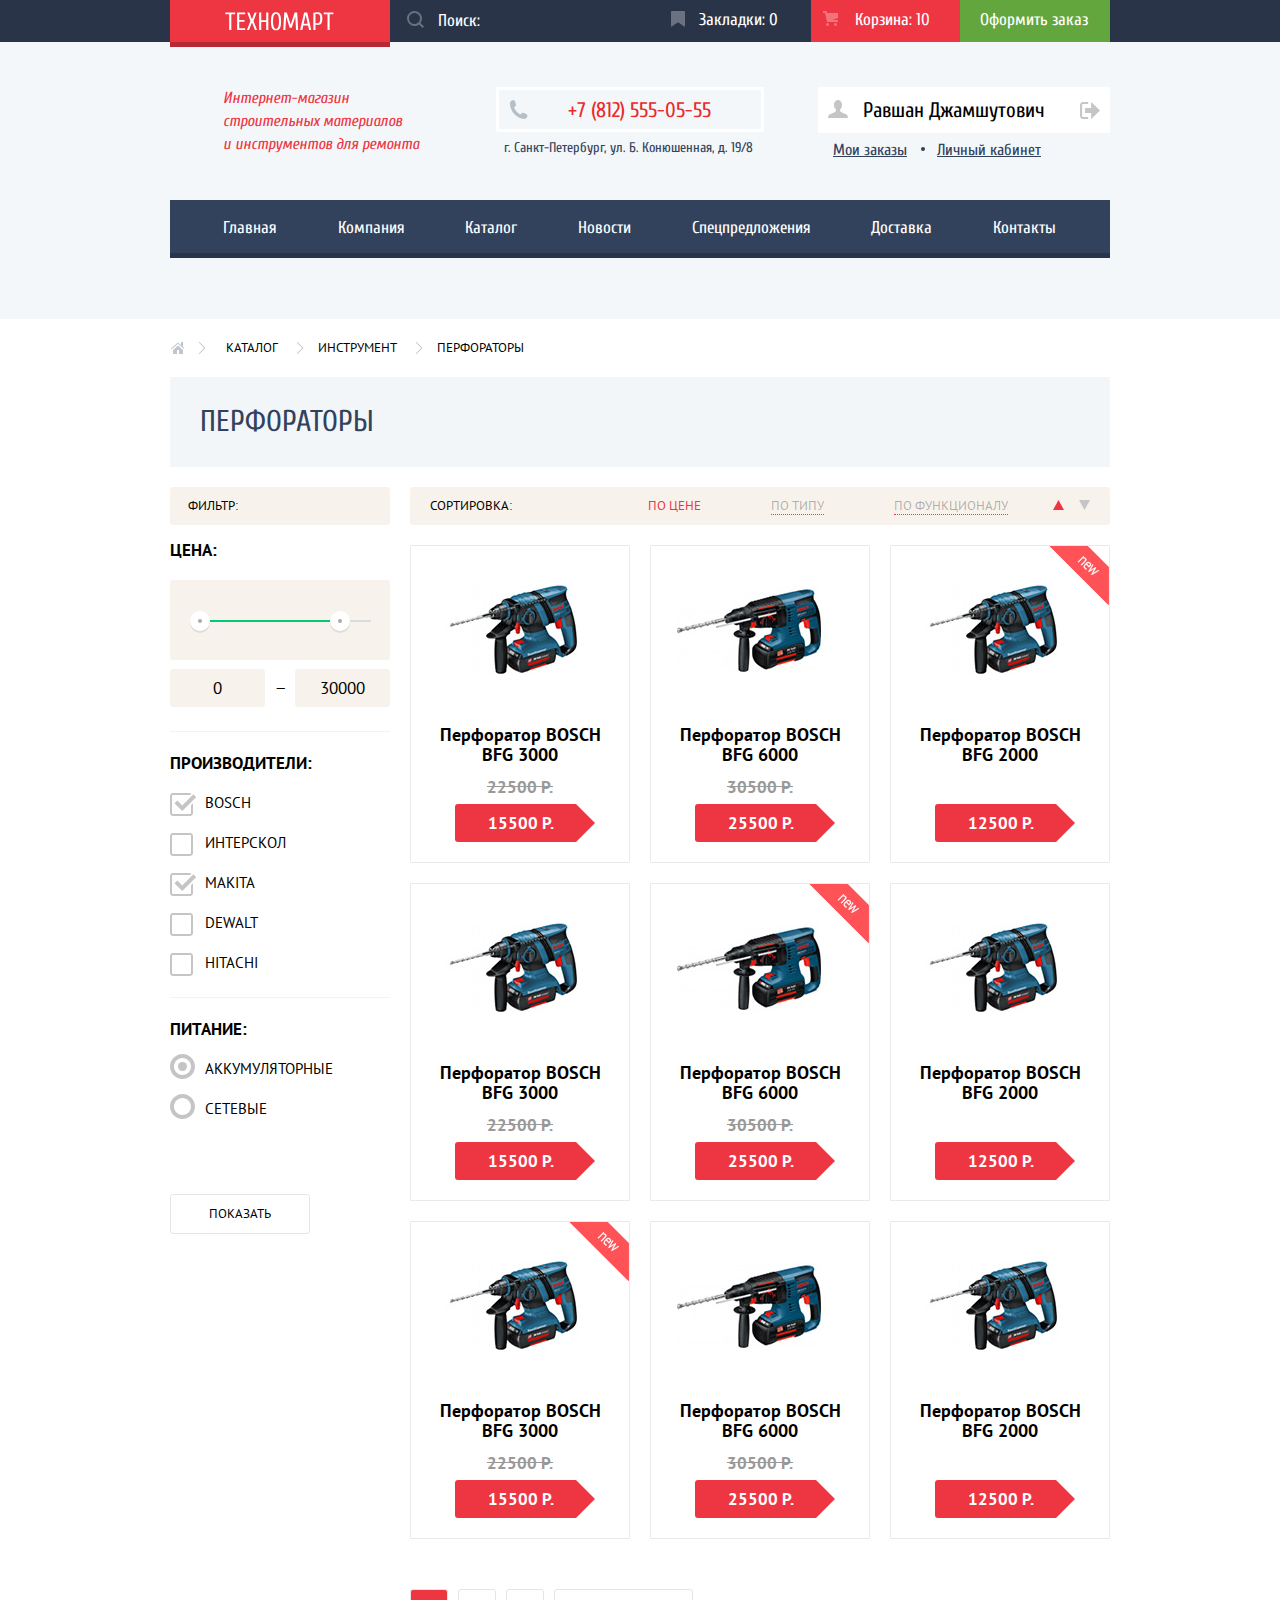
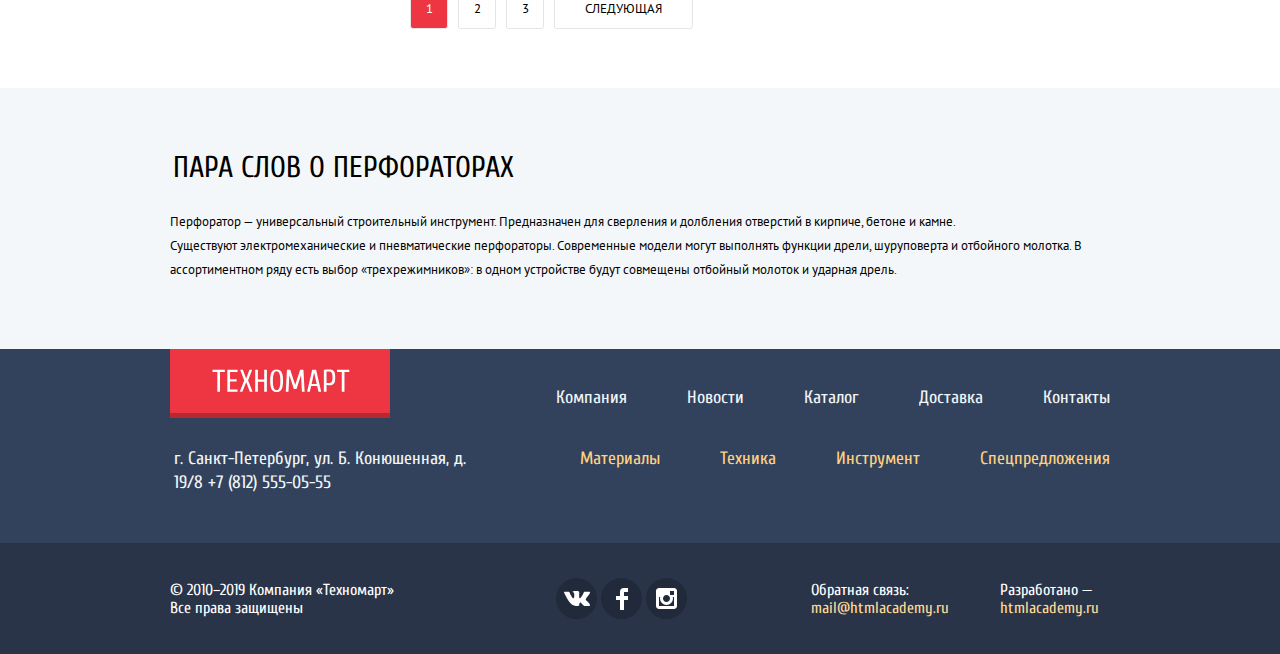
==== commit dfa0b5b4: "Защита правки Техномарт" ====
--- a/catalog.html
+++ b/catalog.html
@@ -18,7 +18,7 @@
           <span class="visually-hidden">Поиск</span>
           <input type="search" placeholder="Поиск:" name="search">
           <svg class="search" xmlns="http://www.w3.org/2000/svg" width="17" height="17" viewBox="0 0 17 17">
-            <path fill="#231F20"
+            <path class="search-path" fill="#231F20"
               d="M17 15.586l-3.542-3.542A7.465 7.465 0 0 0 15 7.5 7.5 7.5 0 1 0 7.5 15c1.71 0 3.282-.579 4.544-1.542L15.586 17 17 15.586zM2 7.5C2 4.467 4.467 2 7.5 2 10.532 2 13 4.467 13 7.5c0 3.032-2.468 5.5-5.5 5.5A5.506 5.506 0 0 1 2 7.5z" />
           </svg>
         </label>
@@ -99,7 +99,7 @@
         <form class="filters" action="https://echo.htmlacademy.ru" method="get">
           <h3 class="filters-title">Фильтр:</h3>
           <fieldset class="filter-price">
-            <legend class="filter-price-title">Цена:</legend>
+            <legend class="filter-price-title filter-title">Цена:</legend>
             <div class="range">
               <span class="line line-grey"></span>
               <span class="line line-green"></span>
@@ -113,7 +113,7 @@
             </div>
           </fieldset>
           <fieldset class="check-brend">
-            <legend class="check-brend-title">Производители:</legend>
+            <legend class="check-brend-title filter-title">Производители:</legend>
             <ul class="brend-list">
               <li class="brend-item">
                 <label class="brend-input">
@@ -153,7 +153,7 @@
             </ul>
           </fieldset>
           <fieldset class="check-type">
-            <legend class="check-type-title">Питание:</legend>
+            <legend class="check-type-title filter-title">Питание:</legend>
             <ul class="type-list">
               <li class="type-item">
                 <label class="input-type">
@@ -463,7 +463,7 @@
           <h3 class="post-script-title">Пара слов о&nbsp;перфораторах</h3>
           <p class="post-script-text">
             Перфоратор&nbsp;&mdash; универсальный строительный инструмент. Предназначен для сверления и&nbsp;долбления отверстий в&nbsp;кирпиче, бетоне и&nbsp;камне.<br>
-            Существуют электромеханические и&nbsp;пневматические перфораторы. Современные модели могут выполнять функции дрели, шуруповерта и&nbsp;отбойного молотка. В&nbsp;ассортиментном ряду есть выбор &laquo;трехрежимников&raquo;: в&nbsp;одном
+            Существуют электромеханические и&nbsp;пневматические перфораторы. Современные модели могут выполнять функции дрели, шуруповерта и&nbsp;отбойного молотка. В ассортиментном ряду есть выбор &laquo;трехрежимников&raquo;: в&nbsp;одном
             устройстве будут совмещены отбойный молоток и&nbsp;ударная дрель.
           </p>
         </section>
@@ -508,16 +508,27 @@
             <li class="social-list-item">
               <a class="vk-link" href="vk" aria-label="Наша страница в контакте">
                 <span class="visually-hidden">Vkontakte</span>
+                <svg xmlns="http://www.w3.org/2000/svg" width="26" height="15" viewBox="0 0 26 15">
+                  <path fill="#FFF"
+                    d="M16.138 11.51c.956-.309 2.18 2.04 3.483 2.939.978.681 1.727.534 1.727.534l3.473-.05s1.815-.112.957-1.554c-.071-.12-.503-1.069-2.585-3.022-2.177-2.043-1.882-1.712.739-5.244 1.597-2.153 2.236-3.468 2.036-4.028-.192-.539-1.365-.399-1.365-.399L20.69.713c-.381.001-.704.119-.851.515-.003.004-.621 1.666-1.445 3.079-1.741 2.989-2.436 3.148-2.724 2.961-.661-.433-.494-1.737-.494-2.664 0-2.897.432-4.105-.846-4.417-.427-.104-.739-.172-1.828-.182-1.392-.021-2.574 0-3.244.329-.445.223-.786.712-.579.74.26.035.843.16 1.155.586.401.552.389 1.789.389 1.789s.229 3.411-.54 3.834c-.528.29-1.25-.302-2.803-3.016-.793-1.388-1.392-2.922-1.392-2.922s-.116-.285-.326-.441c-.25-.185-.6-.244-.6-.244L.848.684S.29.7.085.946c-.182.218-.015.668-.015.668s2.909 6.881 6.203 10.347c3.02 3.182 6.452 2.971 6.452 2.971h1.555s.469-.054.709-.312c.224-.24.214-.691.214-.691s-.031-2.109.935-2.419z" />
+                </svg>
               </a>
             </li>
             <li class="social-list-item">
               <a class="fb-link" href="fb" aria-label="Наша страница в фейсбуке">
                 <span class="visually-hidden">FaceBook</span>
+                <svg xmlns="http://www.w3.org/2000/svg" width="12" height="22" viewBox="0 0 12 22">
+                  <path fill="#FFF" d="M12 4V0H8a4 4 0 0 0-4 4v4H0v4h4v10h4V12h4V8H8V4h4z" />
+                </svg>
               </a>
             </li>
             <li class="social-list-item">
               <a class="inst-link" href="ins" aria-label="Наша страница в инстаграме">
                 <span class="visually-hidden">Instagram</span>
+                <svg xmlns="http://www.w3.org/2000/svg" width="21" height="21" viewBox="0 0 21 21">
+                  <path fill="#FFF"
+                    d="M18 0H3C1.35 0 0 1.35 0 3v15c0 1.65 1.35 3 3 3h15c1.65 0 3-1.35 3-3V3c0-1.65-1.35-3-3-3zm-7.5 7c1.93 0 3.5 1.57 3.5 3.5S12.43 14 10.5 14 7 12.43 7 10.5 8.57 7 10.5 7zM18 18H3V9h1.181A6.504 6.504 0 0 0 4 10.5a6.5 6.5 0 1 0 13 0 6.45 6.45 0 0 0-.181-1.5H18v9zm0-11h-4V3h4v4z" />
+                </svg>
               </a>
             </li>
           </ul>
--- a/css/style.min.css
+++ b/css/style.min.css
@@ -1 +1 @@
-@-webkit-keyframes bounce{0%{-webkit-transform:translate(-50%,-150%);transform:translate(-50%,-150%)}70%{-webkit-transform:translate(-50%,-46%);transform:translate(-50%,-46%)}90%{-webkit-transform:translate(-50%,-56%);transform:translate(-50%,-56%)}to{-webkit-transform:translate(-50%,-50%);transform:translate(-50%,-50%)}}@keyframes bounce{0%{-webkit-transform:translate(-50%,-150%);transform:translate(-50%,-150%)}70%{-webkit-transform:translate(-50%,-46%);transform:translate(-50%,-46%)}90%{-webkit-transform:translate(-50%,-56%);transform:translate(-50%,-56%)}to{-webkit-transform:translate(-50%,-50%);transform:translate(-50%,-50%)}}@-webkit-keyframes shake{0%,to{-webkit-transform:translate(-50%,-50%);transform:translate(-50%,-50%)}10%,30%,50%,70%,90%{-webkit-transform:translate(-51%,-50%);transform:translate(-51%,-50%)}20%,40%,60%,80%{-webkit-transform:translate(-49%,-50%);transform:translate(-49%,-50%)}}@keyframes shake{0%,to{-webkit-transform:translate(-50%,-50%);transform:translate(-50%,-50%)}10%,30%,50%,70%,90%{-webkit-transform:translate(-51%,-50%);transform:translate(-51%,-50%)}20%,40%,60%,80%{-webkit-transform:translate(-49%,-50%);transform:translate(-49%,-50%)}}body{margin:0;padding:0;font-weight:400;font-size:14px;line-height:17px;font-family:"Cuprum",Arial,sans-serif;color:#000;background-color:#fff}a{color:inherit;text-decoration:none}img{max-width:100%;height:auto}.visually-hidden{position:absolute;width:1px;height:1px;margin:-1px;padding:0;overflow:hidden;border:0;clip:rect(0 0 0 0)}.container{width:940px;margin:0 auto;padding:0 10px}.page-header{display:-webkit-box;display:-ms-flexbox;display:flex;-webkit-box-orient:vertical;-webkit-box-direction:normal;-ms-flex-direction:column;flex-direction:column;width:100%;margin-bottom:60px;padding-bottom:61px;background-color:#f4f7f9}.header-top-wrap{width:100%;margin-bottom:45px;background-color:#293449}.header-top,.header-top label{display:-webkit-box;display:-ms-flexbox;display:flex}.header-top label{position:relative;-webkit-box-flex:1;-ms-flex-positive:1;flex-grow:1}.search{content:"";position:absolute;top:11px;left:17px;width:17px;height:17px;opacity:.3}label:hover .search{opacity:1}.cart circle,.cart path,.pack path,.search path{fill:#fff}input:focus+.search path,label:active .search path{fill:red}.header-top-pack:focus .pack,.header-top-pack:hover .pack,input:focus+.search{opacity:1}.header-top input{width:100%;margin:0;padding-left:48px;font-size:17px;line-height:18px;background-color:#293449;border:0}.header-top input::-webkit-input-placeholder{color:#fff}.header-top input:-ms-input-placeholder,.header-top input::-ms-input-placeholder{color:#fff}.header-top input::placeholder{color:#fff}.header-top .logo{padding:12px 56px 7px 55px;background-color:#ee3643;-webkit-box-shadow:0 5px 0 0 #b52933;box-shadow:0 5px 0 0 #b52933}.header-top a{padding:11px 30px 13px 44px;font-size:17px;line-height:18px;color:#fff;white-space:nowrap}.pack{position:absolute;top:11px;left:16px;width:14px;height:16px;opacity:.3}a.header-top-pack{position:relative;padding-right:33px}.header-top-pack:active .pack{opacity:.5}a.header-top-to-cart{padding:11px 22px 13px 20px;background-color:#63a63e}a.header-top-cart{position:relative}.button-to-cart:active::before,.button-to-cart:focus::before,.button-to-cart:hover::before,.header-top-cart:focus .cart,.header-top-cart:hover .cart{opacity:1}.header-top-cart:active .cart{opacity:.5}.cart{position:absolute;top:11px;left:12px;width:15px;height:15px;opacity:.3}.header-middle{display:-webkit-box;display:-ms-flexbox;display:flex;-webkit-box-pack:justify;-ms-flex-pack:justify;justify-content:space-between;margin-bottom:40px}.header-title{width:200px;margin:0 0 0 53px;padding:0;font-style:italic;font-weight:400;font-size:16px;line-height:23px;color:#ee3643}.header-contacts{display:-webkit-box;display:-ms-flexbox;display:flex;-webkit-box-orient:vertical;-webkit-box-direction:normal;-ms-flex-direction:column;flex-direction:column;-webkit-box-pack:start;-ms-flex-pack:start;justify-content:flex-start}.contact-phone{position:relative;margin:0 0 4px;padding:10px 50px 8px 69px;font-size:21px;line-height:21px;color:#e9292a;white-space:nowrap;border:3px solid #fff}.contact-phone::before{content:"";position:absolute;top:10px;left:10px;width:19px;height:19px;background:url(../img/icon-phone.svg) no-repeat 0 0}.contact-address{margin:0;padding:0 0 0 8px;line-height:24px;color:#32425c}.arrow-list,.breadcrumbs,.footer-top-nav-list,.menu-bottom-items,.menu-top-items,.nav-catalog,.navigation-list,.pagination,.popular-brands-list,.product-list,.social-list,.sort-list,.user-nav{list-style:none}.user-nav{display:-webkit-box;display:-ms-flexbox;display:flex;-webkit-box-pack:start;-ms-flex-pack:start;justify-content:flex-start;-webkit-box-align:start;-ms-flex-align:start;align-items:flex-start;-ms-flex-item-align:start;align-self:flex-start;margin:0;padding:0}.user-nav li{position:relative;font-size:21px;line-height:21px;background-color:#fff}.user-nav-item{margin-right:10px}.user-nav-in{display:block;padding:12px 26px 12px 47px}.log-in{position:absolute;top:14px;left:14px}.log-in path{fill:#c5c5c5}.logout:focus path,.logout:hover path,.to-profile:focus path,.to-profile:hover path,.user-nav-in:focus path,.user-nav-in:hover path{fill:#32425c}.user-nav-registration{display:block;padding:12px 25px 11px 24px}.main-navigation{font-size:17px;color:#fff;background-color:#32425c}.navigation-list{-ms-flex-pack:distribute;justify-content:space-around;margin:0;padding:0 24px 0 23px;-webkit-box-shadow:inset 0 -5px 0 0 #293449;box-shadow:inset 0 -5px 0 0 #293449}.navigation-list-item a{display:block;padding:19px 30px 22px}.menu-catalog,.menu-top-items,.navigation-list{display:-webkit-box;display:-ms-flexbox;display:flex}.menu-catalog{-webkit-box-orient:vertical;-webkit-box-direction:normal;-ms-flex-direction:column;flex-direction:column;margin:0 0 55px}.menu-top-items{-webkit-box-pack:justify;-ms-flex-pack:justify;justify-content:space-between;margin:0 0 20px;padding:0}.menu-item{-webkit-box-sizing:border-box;box-sizing:border-box;width:300px;padding:21px 140px 20px 23px;color:#fff}.menu-item,.new-flag{position:relative}.new-flag::before{content:"";position:absolute;top:0;right:0;z-index:1;width:60px;height:59px;background:url(../img/new-flag.png) no-repeat 0 0}.menu-item::after{content:"";position:absolute;top:30px;left:198px}.icon-1::after{width:44px;height:65px;margin-left:15px;background:url(../img/icon-1.svg) no-repeat 0 0}.icon-2::after{width:75px;height:61px;background:url(../img/icon-2.svg) no-repeat 0 0}.icon-3::after{width:78px;height:62px;margin-left:-7px;background:url(../img/icon-3.svg) no-repeat 0 0}.icon-4::after{width:59px;height:72px;margin-top:-4px;margin-left:-2px;background:url(../img/icon-4.svg) no-repeat 0 0}.icon-5::after{width:78px;height:63px;margin-left:-7px;background:url(../img/icon-5.svg) no-repeat 0 0}.menu-item-title{margin:0 0 12px;padding:0;font-weight:700;font-size:24px;line-height:30px}.menu-item-button{display:block;padding:11px 0 10px;line-height:18px;text-align:center;text-transform:uppercase;background-color:rgba(0,0,0,.1);border-radius:3px}.right-box-list .menu-item-button{text-align:center}.menu-item-orange{background-color:#ffbf47}.menu-top-items .menu-item-blue{background-color:#3bbce3}.menu-top-items .menu-item-pink{background-color:#dc91d8}.right-box-list .menu-item-green{background-color:#8ed78f}.menu-bottom-items{display:-webkit-box;display:-ms-flexbox;display:flex;-webkit-box-pack:justify;-ms-flex-pack:justify;justify-content:space-between;-webkit-box-align:stretch;-ms-flex-align:stretch;align-items:stretch;margin:0;padding:0}.menu-widget{position:relative;width:620px;min-height:266px}.back-arrow,.front-arrow{position:absolute;top:50%;z-index:1;width:30px;height:30px;border:0;-webkit-transform:translateY(-50%);-ms-transform:translateY(-50%);transform:translateY(-50%)}.back-arrow{left:30px;background:0 0}.back-arrow::before,.front-arrow::before{content:"";position:absolute;top:0;width:25px;height:25px;border-bottom:3px solid #fff;border-left:3px solid #fff}.back-arrow::before{left:0;-webkit-transform:rotate(45deg);-ms-transform:rotate(45deg);transform:rotate(45deg)}.front-arrow{right:30px;background-color:transparent}.front-arrow::before{right:0;-webkit-transform:rotate(-135deg);-ms-transform:rotate(-135deg);transform:rotate(-135deg)}.widget-circle-nav{position:absolute;bottom:34px;left:50%;z-index:1;display:-webkit-box;display:-ms-flexbox;display:flex;margin:0;padding:0;list-style:none;-webkit-transform:translateX(-50%);-ms-transform:translateX(-50%);transform:translateX(-50%)}.circle-item{margin-right:10px}.circle-item:last-child{margin:0}.circle-button{z-index:1;width:10px;height:10px;padding:0;background-color:#ee3643;border:2px solid #fff;border-radius:50%}.circle-button-current{background-color:#fff}.menu-slide{position:absolute}.widget-content-box{padding:24px}.menu-slide-title{margin:0;padding:0;font-weight:700;font-size:36px;line-height:36px;text-transform:uppercase}.menu-slide-text{margin:0;padding:0;font-size:18px;line-height:24px}.slide-picture{position:absolute;top:0;z-index:-1}.button{display:block;line-height:18px;color:#fff;text-transform:uppercase;background-color:#ee3643;border-radius:3px}.widget-slide-button{width:195px;margin:0 0 22px 25px;padding:10px 0;text-align:center}.menu-slide{display:-webkit-box;display:-ms-flexbox;display:flex;-webkit-box-orient:vertical;-webkit-box-direction:normal;-ms-flex-direction:column;flex-direction:column;-webkit-box-pack:justify;-ms-flex-pack:justify;justify-content:space-between;width:620px;height:266px;color:#fff}.menu-slide-1,.menu-slide-2{display:none}.right-box,.right-box-list,.section-head{display:-webkit-box;display:-ms-flexbox;display:flex}.right-box{margin:0;padding:0}.right-box-list,.section-head{-webkit-box-pack:justify;-ms-flex-pack:justify;justify-content:space-between}.right-box-list{-webkit-box-orient:vertical;-webkit-box-direction:normal;-ms-flex-direction:column;flex-direction:column;width:300px;margin:0;padding:0}.section-head{-webkit-box-align:center;-ms-flex-align:center;align-items:center;margin-bottom:20px;padding:25px;background-color:#f9f5f0}.section-title{margin:0;padding:0;font-weight:400;font-size:30px;line-height:30px;text-transform:uppercase}.head-button{width:253px;margin:0;padding:10px 0;text-align:center}.product-item{position:relative;display:-webkit-box;display:-ms-flexbox;display:flex;-webkit-box-orient:vertical;-webkit-box-direction:normal;-ms-flex-direction:column;flex-direction:column;-webkit-box-pack:justify;-ms-flex-pack:justify;justify-content:space-between;-webkit-box-align:center;-ms-flex-align:center;align-items:center;margin-right:20px;text-align:center;border:1px solid #eaeaea}.product-item:focus .item-buttons-list,.product-item:hover .item-buttons-list{display:block}.item-buttons-list{position:absolute;top:0;display:none;width:218px;margin:0;padding:45px 0 44px;list-style:none;background-color:#fff}.item-button{margin-bottom:7px}.button-link{position:relative;display:block;width:115px;margin:0 auto;padding:10px;font-weight:400;font-size:14px;line-height:18px;font-family:"Cuprum",Arial,sans-serif;text-align:center;color:#fff;text-transform:uppercase;background-color:#63a63e;border-radius:3px}.button-to-cart{-webkit-box-shadow:inset 0 -3px 0 0 #367315;box-shadow:inset 0 -3px 0 0 #367315}.button-to-cart::before{content:"";position:absolute;top:10px;left:10px;width:15px;height:15px;background:url(../img/icon-cart.svg) no-repeat 0 0;opacity:.3}.button-to-cart:focus,.button-to-cart:hover{background-color:#5fbb2d}.button-to-cart:active{background-color:#518534;-webkit-box-shadow:none;box-shadow:none}.button-to-mark{padding:7px;color:#32425c;background-color:#fff;border:solid 3px #63a63e}.button-to-mark:focus,.button-to-mark:hover{border-color:#32425c}.button-to-mark:active{opacity:.3}.product-title{margin:0 20px 13px;padding:0;font-size:18px;line-height:20px;text-align:center}.product-picture{display:block;margin-bottom:5px}.product-item-sale{margin:0 0 8px;padding:0;font-size:17px;line-height:18px;color:#999;text-decoration:line-through}.product-item-price{position:relative;display:block;margin-bottom:20px;margin-left:-9px;padding:10px 22px 10px 33px;font-size:17px;line-height:18px;color:#fff;background-color:#ee3643;border-radius:3px 0 0 3px}.product-item-price::after{content:"";position:absolute;top:0;left:100%;border:19px solid #ee3643;border-top-color:transparent;border-right:none;border-bottom-color:transparent}.popular-brands{margin-bottom:86px}.brands-item,.popular-brands-list{display:-webkit-box;display:-ms-flexbox;display:flex}.popular-brands-list{-ms-flex-wrap:wrap;flex-wrap:wrap;-webkit-box-pack:justify;-ms-flex-pack:justify;justify-content:space-between;margin:0;padding:0}.brands-item{-webkit-box-align:center;-ms-flex-align:center;align-items:center;width:218px;height:143px;border:1px solid #eaeaea}.brands-item:first-child{margin-bottom:20px}.brands-item a{display:-webkit-box;display:-ms-flexbox;display:flex;-webkit-box-pack:center;-ms-flex-pack:center;justify-content:center;-webkit-box-align:center;-ms-flex-align:center;align-items:center;width:100%;height:100%;margin:auto}.features{width:100%;margin-bottom:78px;padding-top:64px;background-color:#f4f7f9}.features-container{padding-bottom:98px}.features-title{margin:0 0 27px;padding:0;font-weight:400;font-size:30px;line-height:30px;text-transform:uppercase}.features-lead{width:400px;margin:0 0 70px;font-size:13px;line-height:24px;font-family:"PT Sans",Arial,sans-serif}.features-widget{display:-webkit-box;display:-ms-flexbox;display:flex;-webkit-box-align:start;-ms-flex-align:start;align-items:flex-start}.features-widget-nav{margin:0 80px 0 0}.widget-nav-list{position:relative;width:240px;margin:0;padding:0;list-style:none}.widget-nav-list::after{content:"";position:absolute;top:-45px;right:0;width:10px;height:279px;background:url(../img/shadow.png) no-repeat 0 0}.btn-slide{display:block;width:100%;padding:14px 24px 17px;font-weight:700;font-size:21px;line-height:30px;text-align:left;color:#fff;background-color:#32425c;border:0;border-top:1px solid #405069;border-bottom:1px solid #293449}.btn-slide.features-active{border:0}.features-slide-title{margin:0 0 22px;padding:0;font-weight:400;font-size:36px;line-height:36px;color:#32425c;text-transform:uppercase}.features-slide-text{margin:0 0 30px;padding:0;font-size:13px;line-height:24px;font-family:"PT Sans",Arial,sans-serif}.features-widget-slide{position:relative;display:none;padding-right:250px}.features-widget-slide-active{display:block}.features-widget-slide-1{padding-right:342px}.features-widget-slide-2{padding-right:246px}.features-widget-slide-3{padding-right:341px}.features-widget-slide img{position:absolute;top:0;right:0}.features-widget-slide-1 img{top:23px}.button-credit{width:175px;padding:10px;text-align:center;background-color:#ff5357}.about-us-container{display:-webkit-box;display:-ms-flexbox;display:flex;-webkit-box-pack:justify;-ms-flex-pack:justify;justify-content:space-between;margin-bottom:84px}.about-us{width:540px}.promo-title{margin:0 0 25px;padding:0;font-weight:400;font-size:30px;line-height:30px;text-transform:uppercase}.promo-text-1,.promo-text-2{width:520px;margin:0 0 24px;padding:0;font-size:13px;line-height:24px;font-family:"PT Sans",Arial,sans-serif}.promo-text-2{width:385px;margin:0 0 21px}.partner-list{margin:0 0 37px;padding:0 0 0 36px;list-style:none}.partner-list-item{position:relative;margin-bottom:20px;font-size:18px;line-height:20px}.partner-list-item::before{content:"";position:absolute;top:9px;left:-36px;width:25px;height:2px;background-color:#ee3643}.button-about-us{display:inline-block;padding:11px 40px;vertical-align:middle}.main-contacts{width:300px}.main-contact-title{margin:0 0 25px;padding:0;font-weight:400;font-size:30px;line-height:30px;text-transform:uppercase}.main-contact-text{margin:0 0 31px;padding:0 80px 0 0;font-size:13px;line-height:24px;font-family:"PT Sans",Arial,sans-serif}.main-contacts img{display:block;margin-bottom:40px}.contacts-button{padding:11px 25px;text-align:center}.page-footer{width:100%;color:#f1f5f7;background-color:#32425c}.footer-logo{padding:20px 40px 13px 42px;background-color:#ee3643;-webkit-box-shadow:0 5px 0 0 #b52933;box-shadow:0 5px 0 0 #b52933}.footer-top,.footer-top-nav-list{display:-webkit-box;display:-ms-flexbox;display:flex}.footer-top{-webkit-box-pack:justify;-ms-flex-pack:justify;justify-content:space-between;-webkit-box-align:center;-ms-flex-align:center;align-items:center;padding-bottom:34px;font-size:18px;line-height:24px}.footer-top-nav-list{margin:34px 0 0;padding:0}.main-nav-item{margin-right:60px}.main-nav-item:last-child,.nav-catalog-item:last-child{margin-right:0}.footer-middle{display:-webkit-box;display:-ms-flexbox;display:flex;-webkit-box-pack:justify;-ms-flex-pack:justify;justify-content:space-between;padding-bottom:48px}.footer-contacts,.nav-catalog{font-size:18px;line-height:24px}.footer-contacts{width:325px;padding-left:4px;font-style:normal}.nav-catalog{display:-webkit-box;display:-ms-flexbox;display:flex;margin:0;padding:0}.nav-catalog-item{margin-right:60px;color:#ffd180}.footer-bottom-wrap{width:100%;background-color:#293449}.footer-bottom{display:-webkit-box;display:-ms-flexbox;display:flex;-webkit-box-pack:center;-ms-flex-pack:center;justify-content:center;-webkit-box-align:center;-ms-flex-align:center;align-items:center;padding:35px 0;font-size:16px;line-height:18px}.copyright{margin:0 161px 0 0;padding:0;color:#fff}.copyright p{margin:0;padding:0}.social-list{display:-webkit-box;display:-ms-flexbox;display:flex;-webkit-box-orient:horizontal;-webkit-box-direction:normal;-ms-flex-direction:row;flex-direction:row;margin:0 120px 0 0;padding:0}.social-list-item{margin-right:4px}.social-list-item a{display:-webkit-box;display:-ms-flexbox;display:flex;-webkit-box-pack:center;-ms-flex-pack:center;justify-content:center;-webkit-box-align:center;-ms-flex-align:center;align-items:center;width:41px;height:41px;background-color:#212a3a;border-radius:50%}.vk-link::after{content:"";width:26px;height:15px;background:url(../img/vk-icon.svg) no-repeat 0 0}.fb-link::after{content:"";width:12px;height:22px;background:url(../img/fb-icon.svg) no-repeat 0 0}.inst-link::after{content:"";width:21px;height:21px;background:url(../img/insta-icon.svg) no-repeat 0 0}.social-list-item a:focus,.social-list-item a:hover{background-color:#ee3643}.social-list-item a:active{background-color:#ee3643}.links-to-us{display:-webkit-box;display:-ms-flexbox;display:flex}.feed{margin:0 51px 0 0;padding:0}.feed-title{color:#fff}.feed-mail{display:block;color:#ffda96}.author{margin:0 11px 0 0;padding:0}.author-title{color:#fff}.author-name{display:block;color:#ffda96}.white-space label{font-size:18px;line-height:18px}label input,textarea{font-size:13px;line-height:18px;color:#999;border:2px solid #d7dcde}.grey-space{background-color:#f4f4f4}.page-header.page-catalog-header{margin-bottom:20px}.header-top-cart-active,.header-top-pack-active{background-color:#ee3643}.page-catalog-header .header-title{margin-right:18px}.page-catalog-header .header-contacts{-webkit-box-pack:start;-ms-flex-pack:start;justify-content:flex-start}.page-catalog-header .header-contacts,.user{display:-webkit-box;display:-ms-flexbox;display:flex;-webkit-box-orient:vertical;-webkit-box-direction:normal;-ms-flex-direction:column;flex-direction:column}.user-name{margin:0;padding:13px 65px 12px 45px;font-size:21px;line-height:21px;background-color:#fff}.user-name+.user-nav{margin:8px 0 0 15px;padding:0}.user-name+.user-nav li{margin:0 30px 0 0;padding:0;font-size:16px;line-height:18px;color:#32425c;text-decoration:underline;background-color:#f4f7f9}.my-orders,.user{position:relative}.to-profile svg{position:absolute;left:10px}.logout svg{position:absolute;top:15px;right:10px}.my-orders::after{content:"";position:absolute;top:6px;right:-18px;width:4px;height:4px;background-color:#32425c;border-radius:50%}.page-catalog{font-family:"PT Sans",Arial,sans-serif;text-transform:uppercase}.breadcrumbs{display:-webkit-box;display:-ms-flexbox;display:flex;margin:0 0 20px;padding:0;font-size:13px;line-height:18px}.breadcrumbs-item{position:relative;margin-right:40px}.breadcrumbs-item::before{content:"";position:absolute;top:3px;left:-22px;width:8px;height:12px;background:url(../img/icon-right-small.svg) no-repeat 0 0}.breadcrumbs-item:first-child{margin-right:42px}.breadcrumbs-item:first-child::before{content:none}.home{display:block;width:14px;height:15px;background:url(../img/icon-home.svg) no-repeat 0 3px}.catalog-title{margin:0 0 20px;padding:30px;font-weight:400;font-size:30px;line-height:30px;font-family:"Cuprum",Arial,sans-serif;color:#32425c;background-color:#f2f6f8}.main-container{display:-webkit-box;display:-ms-flexbox;display:flex}.filters{width:220px;margin:0 20px 0 0;padding:0}.filters-title{margin:0 0 10px;padding:10px 18px;font-weight:400;font-size:13px;line-height:18px;background-color:#f7f3ec;border-radius:3px}.filters fieldset{margin:0 0 16px;padding:0 0 24px;border:0;border-bottom:1px solid #f7f3ec}.filters fieldset:last-of-type{border:0}.range{position:relative;-webkit-box-flex:1;-ms-flex-positive:1;flex-grow:1;width:220px;height:80px;margin-bottom:9px;background-color:#f7f3ec;border-radius:3px}.line{position:absolute;top:40px;left:21px;width:180px;height:2px}.line.line-grey{background-color:#d7dcde}.line-green{width:150px;background-color:#00ca74}.circle{position:absolute;top:31px;left:20px;width:20px;height:20px;padding:0;background-color:#ababab;border:8px solid #fff;border-radius:50%;-webkit-box-shadow:0 2px 0 0 #e0ddd8;box-shadow:0 2px 0 0 #e0ddd8}.circle.circle-right{left:160px}.input{display:-webkit-box;display:-ms-flexbox;display:flex;-webkit-box-pack:justify;-ms-flex-pack:justify;justify-content:space-between;-webkit-box-align:center;-ms-flex-align:center;align-items:center}.max,.min,legend{font-size:17px;font-family:"PT Sans",Arial,sans-serif}.max,.min{-webkit-box-sizing:border-box;box-sizing:border-box;width:95px;height:38px;text-align:center;background-color:#f7f3ec;border:0;border-radius:3px;margin:0;padding:0 10px;line-height:18px}legend{margin:0 0 15px;padding:0;font-weight:700;line-height:30px}.brend-list{margin:0;padding:0;list-style:none}.brend-item,.type-item{position:relative;margin:0 0 20px;padding:0 0 0 35px}.check-box{position:absolute;top:0;left:0;width:23px;height:23px;background:url(../img/checkbox-off.svg) no-repeat 0 0;opacity:.225}.brend-button:focus+.check-box,.brend-button:focus+.type-radio,.brend-input:focus .check-box,.brend-input:hover .check-box,.input-type:focus .type-radio,.input-type:hover .type-radio{opacity:.29}.brend-input input:checked+.check-box{width:27px;background:url(../img/checkbox-on.svg) no-repeat 0 0}.brend-input:focus input:checked+.check-box,.brend-input:hover input:checked+.check-box,.input-type:focus input:checked+.type-radio,.input-type:hover input:checked+.type-radio{opacity:.29}.brend-item:last-child,.type-item :last-child{margin:0}.filters label{font-size:15px;line-height:20px}.filters .check-type{margin-bottom:31px}.type-list{margin:0;padding:0;list-style:none}.type-radio{position:absolute;top:-5px;left:0;width:25px;height:25px;background:url(../img/radio-off.svg) no-repeat 0 0;opacity:.225}.input-type input:checked+.type-radio{background:url(../img/radio-on.svg) no-repeat 0 0}.re-filter{width:140px;padding:10px;font-size:13px;line-height:18px;text-transform:uppercase;background-color:#fff;border:1px solid #e5e5e5;border-radius:3px}.content-container{padding-bottom:59px}.sort{display:-webkit-box;display:-ms-flexbox;display:flex;-webkit-box-flex:1;-ms-flex-positive:1;flex-grow:1;-webkit-box-pack:end;-ms-flex-pack:end;justify-content:flex-end;-webkit-box-align:center;-ms-flex-align:center;align-items:center;margin-bottom:20px;padding:10px 20px;font-size:13px;line-height:18px;background-color:#f7f3ec;border-radius:3px}.sort-title{margin:0 auto 0 0;padding:0;font-weight:400;font-size:13px}.sort-list{display:-webkit-box;display:-ms-flexbox;display:flex;margin:0 45px 0 0;padding:0}.sort-item{padding-right:70px}.sort-item:last-child{padding-right:0}.sort-button{font-size:13px;line-height:18px;color:rgba(0,0,0,.3);border-bottom:1px dotted #ee3643}.sort-active{color:#ee3643;border:0}.arrow-list{display:-webkit-box;display:-ms-flexbox;display:flex;margin:0;padding:0}.btn-up{width:11px;height:10px;margin-right:15px}.btn-up.active path{fill:#ee3643}.btn-up:focus path,.btn-up:hover path{fill:#231f20}.btn-down.active:focus path,.btn-down.active:hover path,.btn-up.active:focus path,.btn-up.active:hover path{fill:#ee3643}.btn-down{width:11px;height:10px}.btn-down.active path{fill:#ee3643}.btn-down:focus path,.btn-down:hover path{fill:#231f20}.product-list,.product-list .product-item{display:-webkit-box;display:-ms-flexbox;display:flex}.product-list{-ms-flex-wrap:wrap;flex-wrap:wrap;-webkit-box-pack:start;-ms-flex-pack:start;justify-content:flex-start;padding:0;font-weight:700;font-family:"PT Sans",Arial,sans-serif;text-transform:none;margin:0 0 30px}.product-list .product-item{width:218px;margin:0 20px 20px 0}.product-list .product-item:nth-child(3n){margin:0 0 20px}.product-list.popular-list .product-item{margin:0 20px 20px 0}.product-list.popular-list .product-item:last-child{margin:0 0 20px}.popular-list{margin:0}.pagination{display:-webkit-box;display:-ms-flexbox;display:flex;margin:0;padding:0}.pagination-item a{display:block;-webkit-box-sizing:border-box;box-sizing:border-box;min-width:38px;margin-right:10px;padding:10px 5px;font-size:13px;line-height:18px;text-align:center;background-color:#fff;border:1px solid #e5e5e5;border-radius:3px}.pagination-item:last-child a{margin:0;padding:10px 30px}.pagination-active a{color:#fff;background-color:#ee3643}.post-script-wrap{width:100%;background-color:#f4f7f9}.post-script{margin:0;padding:65px 0 67px}.post-script-title{margin:0 0 27px;padding:0 0 0 3px;font-weight:400;font-size:30px;line-height:30px;font-family:"Cuprum",Arial,sans-serif}.post-script-text{margin:0;padding:0;font-size:13px;line-height:24px;text-transform:none}.next-close{text-transform:uppercase}.logo:focus,.logo:hover{background-color:#ca2c37}.logo:active{background-color:#ba2732}.header-top input:hover,.header-top-cart:focus,.header-top-cart:hover,.header-top-pack:focus,.header-top-pack:hover{background-color:#212a3a}.header-top input:focus{color:#000;background-color:#fff}.header-top-cart:active,.header-top-pack:active{color:rgba(255,255,255,.6);background-color:#161d29}.header-top-to-cart:focus,.header-top-to-cart:hover{background-color:#5fbb2d}.header-top-to-cart:active{color:rgba(255,255,255,.5);background-color:#518534}.user-nav a:focus,.user-nav a:hover{color:#ee3643}.user-nav a:active{color:rgba(0,0,0,.3)}.user-name:active{color:#f1f5f7}.user-name+.user-nav li:active{color:rgba(50,66,92,.3)}.navigation-list-item a:focus,.navigation-list-item a:hover{background-color:#293449}.navigation-list-item:active{color:rgba(255,255,255,.5);background-color:#1d2739}.menu-item-button:focus,.menu-item-button:hover{background-color:#000;opacity:.2}.menu-item-button:active{background-color:#000;opacity:.3}.button:focus,.button:hover{background-color:#ca2c37}.button:active{background-color:#ba2732}.brands-item:focus,.brands-item:hover{-webkit-box-shadow:0 10px 25px 0 rgba(41,52,73,.5);box-shadow:0 10px 25px 0 rgba(41,52,73,.5)}.brands-item:active{-webkit-box-shadow:0 4px 10px 0 rgba(41,52,73,.5);box-shadow:0 4px 10px 0 rgba(41,52,73,.5);opacity:.3}.sort-button:focus,.sort-button:hover{color:#000;border-bottom:1px solid #ee3643}.sort-button.sort-active:focus,.sort-button.sort-active:hover{color:#ee3643;border-bottom:none}.product-item:focus,.product-item:hover{-webkit-box-shadow:0 10px 25px 0 rgba(41,52,73,.5);box-shadow:0 10px 25px 0 rgba(41,52,73,.5)}.pagination-item a:focus,.pagination-item a:hover{color:#000;background-color:#fff;border:1px solid #bdc6ca}.pagination-item.pagination-active a:focus,.pagination-item.pagination-active a:hover{color:#fff;background-color:#ee3643;border:1px solid #e5e5e5}.pagination-item a:active{background-color:#fff;border:1px solid #ee3643}.filters input:disabled{color:rgba(0,0,0,.4)}.btn-slide:focus,.btn-slide:hover{color:#fff;background-color:#293449}.features-active{color:#32425c;background-color:#fff}.features-active:focus,.features-active:hover{color:#32425c;background-color:#fff}.footer-top-nav-list a:focus,.footer-top-nav-list a:hover,.nav-catalog a:focus,.nav-catalog a:hover{text-decoration:underline}.footer-top-nav-list a:active,.nav-catalog a:active{text-decoration:none;opacity:.5}.author-name a:focus,.author-name a:hover,.feed-mail a:focus,.feed-mail a:hover{text-decoration:underline}.author-name:active,.feed-mail:active{color:#ee3643;text-decoration:none}.modal{position:fixed;top:50%;left:50%;display:none;width:620px;background-color:#fff;-webkit-box-shadow:inset 0 7px 0 0 #ee3643,0 20px 40px 0 rgba(0,0,0,.75);box-shadow:inset 0 7px 0 0 #ee3643,0 20px 40px 0 rgba(0,0,0,.75);-webkit-transform:translate(-50%,-50%);-ms-transform:translate(-50%,-50%);transform:translate(-50%,-50%)}.modal-map{width:940px}.modal-letter{margin-top:0}.modal-letter-content{padding:50px 80px 35px}.modal-bottom-content{padding:30px 80px}.white-space{position:relative}.modal-head-alert{padding:70px 20px}.good-alert{width:320px;margin:0 auto;padding:0;font-size:30px;line-height:30px;text-align:center}.good-alert::before{content:"";position:absolute;top:55px;left:81px;width:66px;height:66px;background-color:#63a63e;border-radius:50%}.good-alert::after{content:"";position:absolute;top:74px;left:96px;width:30px;height:15px;border-bottom:7px solid #fff;border-left:7px solid #fff;-webkit-transform:rotate(-45deg);-ms-transform:rotate(-45deg);transform:rotate(-45deg)}.white-space-contact{display:-webkit-box;display:-ms-flexbox;display:flex;-webkit-box-pack:justify;-ms-flex-pack:justify;justify-content:space-between;margin-bottom:20px}.letter-title{display:block;margin-bottom:10px}.letter-mail,.letter-name,.letter-text{width:190px;padding:10px 15px;font-family:"PT Sans",Arial,sans-serif;border-radius:3px}.letter-text{-webkit-box-sizing:border-box;box-sizing:border-box;width:100%;padding:10px;resize:none}.letter-button{width:100%;vertical-align:middle;border:0;border-radius:3px}.letter-box-mail:hover .letter-mail,.letter-box-name:hover .letter-name,.letter-box-text:hover .letter-text{border-color:#b5b5b5}.letter-box-mail .letter-mail:focus,.letter-box-name .letter-name:focus,.letter-box-text .letter-text:focus{border-color:#ee3643;outline:0}.close{position:absolute;top:15px;right:15px;z-index:3;width:25px;height:25px;background-color:transparent;border:0}.close::after,.close::before{content:"";position:absolute;top:0;right:10px;width:4px;height:25px;background-color:#ee3643;border-radius:3px}.close::before{-webkit-transform:rotate(45deg);-ms-transform:rotate(45deg);transform:rotate(45deg)}.close::after{-webkit-transform:rotate(-45deg);-ms-transform:rotate(-45deg);transform:rotate(-45deg)}.grey-space{white-space:nowrap}.modal-bottom-alert{padding:40px 80px}.grey-space .button{display:inline-block;min-width:200px;margin-right:20px;padding:10px;vertical-align:middle;text-align:center}.next-close{min-width:200px;padding:10px;line-height:18px;background-color:#fff;border:0;border-radius:3px}.modal-show{display:block;-webkit-animation:bounce .6s;animation:bounce .6s}.modal-error{-webkit-animation:shake .6s;animation:shake .6s}.modal-map iframe{position:relative;z-index:2;border:0}.modal-map p{position:absolute;top:0;left:0;z-index:1;margin:0}.slide-menu-show{display:-webkit-box;display:-ms-flexbox;display:flex}.product-item-inner{width:100%}.content-container{width:700px}.product-bottom-inner,.sort-title{-webkit-box-flex:1;-ms-flex-positive:1;flex-grow:1}.product-bottom-inner{display:-webkit-box;display:-ms-flexbox;display:flex;-webkit-box-orient:vertical;-webkit-box-direction:normal;-ms-flex-direction:column;flex-direction:column;-webkit-box-pack:end;-ms-flex-pack:end;justify-content:flex-end}.fixme-1::before{left:-28px}
+@-webkit-keyframes bounce{0%{-webkit-transform:translate(-50%,-150%);transform:translate(-50%,-150%)}70%{-webkit-transform:translate(-50%,-46%);transform:translate(-50%,-46%)}90%{-webkit-transform:translate(-50%,-56%);transform:translate(-50%,-56%)}to{-webkit-transform:translate(-50%,-50%);transform:translate(-50%,-50%)}}@keyframes bounce{0%{-webkit-transform:translate(-50%,-150%);transform:translate(-50%,-150%)}70%{-webkit-transform:translate(-50%,-46%);transform:translate(-50%,-46%)}90%{-webkit-transform:translate(-50%,-56%);transform:translate(-50%,-56%)}to{-webkit-transform:translate(-50%,-50%);transform:translate(-50%,-50%)}}@-webkit-keyframes shake{0%,to{-webkit-transform:translate(-50%,-50%);transform:translate(-50%,-50%)}10%,30%,50%,70%,90%{-webkit-transform:translate(-51%,-50%);transform:translate(-51%,-50%)}20%,40%,60%,80%{-webkit-transform:translate(-49%,-50%);transform:translate(-49%,-50%)}}@keyframes shake{0%,to{-webkit-transform:translate(-50%,-50%);transform:translate(-50%,-50%)}10%,30%,50%,70%,90%{-webkit-transform:translate(-51%,-50%);transform:translate(-51%,-50%)}20%,40%,60%,80%{-webkit-transform:translate(-49%,-50%);transform:translate(-49%,-50%)}}body{margin:0;padding:0;font-weight:400;font-size:14px;line-height:17px;font-family:"Cuprum",Arial,sans-serif;color:#000;background-color:#fff}a{color:inherit;text-decoration:none}img{max-width:100%;height:auto}.visually-hidden{position:absolute;width:1px;height:1px;margin:-1px;padding:0;overflow:hidden;border:0;clip:rect(0 0 0 0)}.container{width:940px;margin:0 auto;padding:0 10px}.page-header{display:-webkit-box;display:-ms-flexbox;display:flex;-webkit-box-orient:vertical;-webkit-box-direction:normal;-ms-flex-direction:column;flex-direction:column;width:100%;margin-bottom:60px;padding-bottom:61px;background-color:#f4f7f9}.header-top-wrap{width:100%;margin-bottom:45px;background-color:#293449}.header-top,.header-top label{display:-webkit-box;display:-ms-flexbox;display:flex}.header-top{height:42px}.header-top label{position:relative;-webkit-box-flex:1;-ms-flex-positive:1;flex-grow:1}.search{content:"";position:absolute;top:11px;left:17px;width:17px;height:17px;opacity:.3}label:hover .search{opacity:1}.cart circle,.cart path,.pack path,.search path{fill:#fff}.btn-down.active:focus path,.btn-down.active:hover path,.btn-up.active:focus path,.btn-up.active:hover path,input:focus+.search .search-path,label:active .search-path{fill:#ee3643}.header-top-pack:focus .pack,.header-top-pack:hover .pack,input:focus+.search{opacity:1}.header-top input{width:100%;margin:0;padding-left:48px;font-size:17px;line-height:18px;background-color:#293449;border:0}.header-top input::-webkit-input-placeholder{color:#fff}.header-top input:-ms-input-placeholder,.header-top input::-ms-input-placeholder{color:#fff}.header-top input::placeholder{color:#fff}.header-top .logo{padding:12px 56px 7px 55px;background-color:#ee3643;-webkit-box-shadow:0 5px 0 0 #b52933;box-shadow:0 5px 0 0 #b52933}.header-top a{padding:11px 30px 13px 44px;font-size:17px;line-height:18px;color:#fff;white-space:nowrap}.pack{position:absolute;top:11px;left:16px;width:14px;height:16px;opacity:.3}a.header-top-pack{position:relative;padding-right:33px}.header-top-pack:active .pack{opacity:.5}a.header-top-to-cart{padding:11px 22px 13px 20px;background-color:#63a63e}a.header-top-cart{position:relative}.button-to-cart:active::before,.button-to-cart:focus::before,.button-to-cart:hover::before,.header-top-cart:focus .cart,.header-top-cart:hover .cart{opacity:1}.header-top-cart:active .cart{opacity:.5}.cart{position:absolute;top:11px;left:12px;width:15px;height:15px;opacity:.3}.header-middle{display:-webkit-box;display:-ms-flexbox;display:flex;-webkit-box-pack:justify;-ms-flex-pack:justify;justify-content:space-between;margin-bottom:40px}.header-title{width:200px;margin:0 0 0 53px;padding:0;font-style:italic;font-weight:400;font-size:16px;line-height:23px;color:#ee3643}.header-contacts{display:-webkit-box;display:-ms-flexbox;display:flex;-webkit-box-orient:vertical;-webkit-box-direction:normal;-ms-flex-direction:column;flex-direction:column;-webkit-box-pack:start;-ms-flex-pack:start;justify-content:flex-start}.contact-phone{position:relative;margin:0 0 4px;padding:10px 50px 8px 69px;font-size:21px;line-height:21px;color:#e9292a;white-space:nowrap;border:3px solid #fff}.contact-phone::before{content:"";position:absolute;top:10px;left:10px;width:19px;height:19px;background:url(../img/icon-phone.svg) no-repeat 0 0}.contact-address{margin:0;padding:0 0 0 8px;line-height:24px;color:#32425c}.arrow-list,.breadcrumbs,.footer-top-nav-list,.menu-bottom-items,.menu-top-items,.nav-catalog,.navigation-list,.pagination,.popular-brands-list,.product-list,.social-list,.sort-list,.user-nav{list-style:none}.user-nav{display:-webkit-box;display:-ms-flexbox;display:flex;-webkit-box-pack:start;-ms-flex-pack:start;justify-content:flex-start;-webkit-box-align:start;-ms-flex-align:start;align-items:flex-start;-ms-flex-item-align:start;align-self:flex-start;margin:0;padding:0}.user-nav li{position:relative;font-size:21px;line-height:21px;background-color:#fff}.user-nav-item{margin-right:10px}.user-nav-in{display:block;padding:12px 26px 12px 47px}.log-in{position:absolute;top:14px;left:14px}.log-in path{fill:#c5c5c5}.logout:focus path,.logout:hover path,.to-profile:focus path,.to-profile:hover path,.user-nav-in:focus path,.user-nav-in:hover path{fill:#32425c}.user-nav-registration{display:block;padding:12px 25px 11px 24px}.main-navigation{font-size:17px;color:#fff;background-color:#32425c}.navigation-list{-ms-flex-wrap:wrap;flex-wrap:wrap;-ms-flex-pack:distribute;justify-content:space-around;margin:0;padding:0 24px 0 23px;-webkit-box-shadow:inset 0 -5px 0 0 #293449;box-shadow:inset 0 -5px 0 0 #293449}.navigation-list-item a{display:block;padding:19px 30px 22px}.menu-catalog,.menu-top-items,.navigation-list{display:-webkit-box;display:-ms-flexbox;display:flex}.menu-catalog{-webkit-box-orient:vertical;-webkit-box-direction:normal;-ms-flex-direction:column;flex-direction:column;margin:0 0 55px}.menu-top-items{-webkit-box-pack:justify;-ms-flex-pack:justify;justify-content:space-between;margin:0 0 20px;padding:0}.menu-item{-webkit-box-sizing:border-box;box-sizing:border-box;width:300px;padding:21px 140px 20px 23px;color:#fff}.menu-item,.new-flag{position:relative}.new-flag::before{content:"";position:absolute;top:0;right:0;z-index:1;width:60px;height:59px;background:url(../img/new-flag.png) no-repeat 0 0}.menu-item::after{content:"";position:absolute;top:30px;left:198px}.icon-1::after{width:44px;height:65px;margin-left:15px;background:url(../img/icon-1.svg) no-repeat 0 0}.icon-2::after{width:75px;height:61px;background:url(../img/icon-2.svg) no-repeat 0 0}.icon-3::after{width:78px;height:62px;margin-left:-7px;background:url(../img/icon-3.svg) no-repeat 0 0}.icon-4::after{width:59px;height:72px;margin-top:-4px;margin-left:-2px;background:url(../img/icon-4.svg) no-repeat 0 0}.icon-5::after{width:78px;height:63px;margin-left:-7px;background:url(../img/icon-5.svg) no-repeat 0 0}.menu-item-title{margin:0 0 12px;padding:0;font-weight:700;font-size:24px;line-height:30px}.menu-item-button{display:block;padding:11px 0 10px;line-height:18px;text-align:center;text-transform:uppercase;background-color:rgba(0,0,0,.1);border-radius:3px}.right-box-list .menu-item-button{text-align:center}.menu-item-orange{background-color:#ffbf47}.menu-top-items .menu-item-blue{background-color:#3bbce3}.menu-top-items .menu-item-pink{background-color:#dc91d8}.right-box-list .menu-item-green{background-color:#8ed78f}.menu-bottom-items{display:-webkit-box;display:-ms-flexbox;display:flex;-webkit-box-pack:justify;-ms-flex-pack:justify;justify-content:space-between;-webkit-box-align:stretch;-ms-flex-align:stretch;align-items:stretch;margin:0;padding:0}.menu-widget{position:relative;width:620px;min-height:266px}.back-arrow,.front-arrow{position:absolute;top:50%;z-index:1;width:30px;height:30px;border:0;-webkit-transform:translateY(-50%);-ms-transform:translateY(-50%);transform:translateY(-50%)}.back-arrow{left:30px;background:0 0}.back-arrow::before,.front-arrow::before{content:"";position:absolute;top:0;width:25px;height:25px;border-bottom:3px solid #fff;border-left:3px solid #fff}.back-arrow::before{left:0;-webkit-transform:rotate(45deg);-ms-transform:rotate(45deg);transform:rotate(45deg)}.front-arrow{right:30px;background-color:transparent}.front-arrow::before{right:0;-webkit-transform:rotate(-135deg);-ms-transform:rotate(-135deg);transform:rotate(-135deg)}.widget-circle-nav{position:absolute;bottom:34px;left:50%;z-index:1;display:-webkit-box;display:-ms-flexbox;display:flex;margin:0;padding:0;list-style:none;-webkit-transform:translateX(-50%);-ms-transform:translateX(-50%);transform:translateX(-50%)}.circle-item{margin-right:10px}.circle-item:last-child{margin:0}.circle-button{z-index:1;width:10px;height:10px;padding:0;background-color:#ee3643;border:2px solid #fff;border-radius:50%}.circle-button-current{background-color:#fff}.menu-slide{position:absolute}.widget-content-box{padding:24px}.menu-slide-title{margin:0;padding:0;font-weight:700;font-size:36px;line-height:36px;text-transform:uppercase}.menu-slide-text{margin:0;padding:0;font-size:18px;line-height:24px}.slide-picture{position:absolute;top:0;z-index:-1}.button{display:block;line-height:18px;color:#fff;text-transform:uppercase;background-color:#ee3643;border-radius:3px}.widget-slide-button{width:195px;margin:0 0 22px 25px;padding:10px 0;text-align:center}.menu-slide{display:-webkit-box;display:-ms-flexbox;display:flex;-webkit-box-orient:vertical;-webkit-box-direction:normal;-ms-flex-direction:column;flex-direction:column;-webkit-box-pack:justify;-ms-flex-pack:justify;justify-content:space-between;width:620px;height:266px;color:#fff}.menu-slide-1,.menu-slide-2{display:none}.right-box,.right-box-list,.section-head{display:-webkit-box;display:-ms-flexbox;display:flex}.right-box{margin:0;padding:0}.right-box-list,.section-head{-webkit-box-pack:justify;-ms-flex-pack:justify;justify-content:space-between}.right-box-list{-webkit-box-orient:vertical;-webkit-box-direction:normal;-ms-flex-direction:column;flex-direction:column;width:300px;margin:0;padding:0}.section-head{-webkit-box-align:center;-ms-flex-align:center;align-items:center;margin-bottom:20px;padding:25px;background-color:#f9f5f0}.section-title{margin:0;padding:0;font-weight:400;font-size:30px;line-height:30px;text-transform:uppercase}.head-button{width:253px;margin:0;padding:10px 0;text-align:center}.product-item{position:relative;display:-webkit-box;display:-ms-flexbox;display:flex;-webkit-box-orient:vertical;-webkit-box-direction:normal;-ms-flex-direction:column;flex-direction:column;-webkit-box-pack:justify;-ms-flex-pack:justify;justify-content:space-between;-webkit-box-align:center;-ms-flex-align:center;align-items:center;margin-right:20px;text-align:center;border:1px solid #eaeaea}.product-item:focus .item-buttons-list,.product-item:hover .item-buttons-list{display:block}.item-buttons-list{position:absolute;top:0;display:none;width:218px;margin:0;padding:45px 0 44px;list-style:none;background-color:#fff}.item-button{margin-bottom:7px}.button-link{position:relative;display:block;width:115px;margin:0 auto;padding:10px;font-weight:400;font-size:14px;line-height:18px;font-family:"Cuprum",Arial,sans-serif;text-align:center;color:#fff;text-transform:uppercase;background-color:#63a63e;border-radius:3px}.button-to-cart{-webkit-box-shadow:inset 0 -3px 0 0 #367315;box-shadow:inset 0 -3px 0 0 #367315}.button-to-cart::before{content:"";position:absolute;top:10px;left:10px;width:15px;height:15px;background:url(../img/icon-cart.svg) no-repeat 0 0;opacity:.3}.button-to-cart:focus,.button-to-cart:hover{background-color:#5fbb2d}.button-to-cart:active{background-color:#518534;-webkit-box-shadow:none;box-shadow:none}.button-to-mark{padding:7px;color:#32425c;background-color:#fff;border:solid 3px #63a63e}.button-to-mark:focus,.button-to-mark:hover{border-color:#32425c}.button-to-mark:active{opacity:.3}.product-title{margin:0 20px 13px;padding:0;font-size:18px;line-height:20px;text-align:center}.product-picture{display:block;margin-bottom:5px}.product-item-sale{margin:0 0 8px;padding:0;font-size:17px;line-height:18px;color:#999;text-decoration:line-through}.product-item-price{position:relative;display:block;margin-bottom:20px;margin-left:-9px;padding:10px 22px 10px 33px;font-size:17px;line-height:18px;color:#fff;background-color:#ee3643;border-radius:3px 0 0 3px}.product-item-price::after{content:"";position:absolute;top:0;left:100%;border:19px solid #ee3643;border-top-color:transparent;border-right:none;border-bottom-color:transparent}.popular-brands{margin-bottom:86px}.brands-item,.popular-brands-list{display:-webkit-box;display:-ms-flexbox;display:flex}.popular-brands-list{-ms-flex-wrap:wrap;flex-wrap:wrap;-webkit-box-pack:justify;-ms-flex-pack:justify;justify-content:space-between;margin:0;padding:0}.brands-item{-webkit-box-align:center;-ms-flex-align:center;align-items:center;width:218px;height:143px;border:1px solid #eaeaea}.brands-item:first-child{margin-bottom:20px}.brands-item a{display:-webkit-box;display:-ms-flexbox;display:flex;-webkit-box-pack:center;-ms-flex-pack:center;justify-content:center;-webkit-box-align:center;-ms-flex-align:center;align-items:center;width:100%;height:100%;margin:auto}.features{width:100%;margin-bottom:78px;padding-top:64px;background-color:#f4f7f9}.features-container{padding-bottom:98px}.features-title{margin:0 0 27px;padding:0;font-weight:400;font-size:30px;line-height:30px;text-transform:uppercase}.features-lead{width:400px;margin:0 0 70px;font-size:13px;line-height:24px;font-family:"PT Sans",Arial,sans-serif}.features-widget{display:-webkit-box;display:-ms-flexbox;display:flex;-webkit-box-align:start;-ms-flex-align:start;align-items:flex-start}.features-widget-nav{margin:0 80px 0 0}.widget-nav-list{position:relative;width:240px;margin:0;padding:0;list-style:none}.widget-nav-list::after{content:"";position:absolute;top:-45px;right:0;width:10px;height:279px;background:url(../img/shadow.png) no-repeat 0 0}.btn-slide{display:block;width:100%;padding:14px 24px 17px;font-weight:700;font-size:21px;line-height:30px;text-align:left;color:#fff;background-color:#32425c;border:0;border-top:1px solid #405069;border-bottom:1px solid #293449}.btn-slide.features-active{border:0}.features-slide-title{margin:0 0 22px;padding:0;font-weight:400;font-size:36px;line-height:36px;color:#32425c;text-transform:uppercase}.features-slide-text{margin:0 0 30px;padding:0;font-size:13px;line-height:24px;font-family:"PT Sans",Arial,sans-serif}.features-widget-slide{position:relative;display:none;padding-right:250px}.features-widget-slide-active{display:block}.features-widget-slide-1{padding-right:342px}.features-widget-slide-2{padding-right:246px}.features-widget-slide-3{padding-right:341px}.features-widget-slide img{position:absolute;top:0;right:0}.features-widget-slide-1 img{top:23px}.button-credit{width:175px;padding:10px;text-align:center;background-color:#ff5357}.about-us-container{display:-webkit-box;display:-ms-flexbox;display:flex;-webkit-box-pack:justify;-ms-flex-pack:justify;justify-content:space-between;margin-bottom:84px}.about-us{width:540px}.promo-title{margin:0 0 25px;padding:0;font-weight:400;font-size:30px;line-height:30px;text-transform:uppercase}.promo-text-1,.promo-text-2{width:520px;margin:0 0 24px;padding:0;font-size:13px;line-height:24px;font-family:"PT Sans",Arial,sans-serif}.promo-text-2{width:385px;margin:0 0 21px}.partner-list{margin:0 0 37px;padding:0 0 0 36px;list-style:none}.partner-list-item{position:relative;margin-bottom:20px;font-size:18px;line-height:20px}.partner-list-item::before{content:"";position:absolute;top:9px;left:-36px;width:25px;height:2px;background-color:#ee3643}.button-about-us{display:inline-block;padding:11px 40px;vertical-align:middle}.main-contacts{width:300px}.main-contact-title{margin:0 0 25px;padding:0;font-weight:400;font-size:30px;line-height:30px;text-transform:uppercase}.main-contact-text{margin:0 0 31px;padding:0 80px 0 0;font-size:13px;line-height:24px;font-family:"PT Sans",Arial,sans-serif}.main-contacts img{display:block;min-width:300px;min-height:158px;margin-bottom:40px;background-color:#f4f2ec}.contacts-button{padding:11px 25px;text-align:center}.page-footer{width:100%;color:#f1f5f7;background-color:#32425c}.footer-logo{padding:20px 40px 13px 42px;background-color:#ee3643;-webkit-box-shadow:0 5px 0 0 #b52933;box-shadow:0 5px 0 0 #b52933}.footer-top,.footer-top-nav-list{display:-webkit-box;display:-ms-flexbox;display:flex}.footer-top{-webkit-box-pack:justify;-ms-flex-pack:justify;justify-content:space-between;-webkit-box-align:center;-ms-flex-align:center;align-items:center;padding-bottom:34px;font-size:18px;line-height:24px}.footer-top-nav-list{margin:34px 0 0;padding:0}.main-nav-item{margin-right:60px}.main-nav-item:last-child,.nav-catalog-item:last-child{margin-right:0}.footer-middle{display:-webkit-box;display:-ms-flexbox;display:flex;-webkit-box-pack:justify;-ms-flex-pack:justify;justify-content:space-between;padding-bottom:48px}.footer-contacts,.nav-catalog{font-size:18px;line-height:24px}.footer-contacts{width:325px;padding-left:4px;font-style:normal}.nav-catalog{display:-webkit-box;display:-ms-flexbox;display:flex;margin:0;padding:0}.nav-catalog-item{margin-right:60px;color:#ffd180}.footer-bottom-wrap{width:100%;background-color:#293449}.footer-bottom{display:-webkit-box;display:-ms-flexbox;display:flex;-webkit-box-pack:center;-ms-flex-pack:center;justify-content:center;-webkit-box-align:center;-ms-flex-align:center;align-items:center;padding:35px 0;font-size:16px;line-height:18px}.copyright{margin:0 161px 0 0;padding:0;color:#fff}.copyright p{margin:0;padding:0}.social-list{display:-webkit-box;display:-ms-flexbox;display:flex;-webkit-box-orient:horizontal;-webkit-box-direction:normal;-ms-flex-direction:row;flex-direction:row;margin:0 120px 0 0;padding:0}.social-list-item{margin-right:4px}.social-list-item a{display:-webkit-box;display:-ms-flexbox;display:flex;-webkit-box-pack:center;-ms-flex-pack:center;justify-content:center;-webkit-box-align:center;-ms-flex-align:center;align-items:center;width:41px;height:41px;background-color:#212a3a;border-radius:50%}.vk-link svg{width:26px;height:15px}.fb-link svg{width:12px;height:22px}.inst-link svg{width:21px;height:21px}.social-list-item a:focus,.social-list-item a:hover{background-color:#ee3643}.social-list-item a:active{background-color:#ee3643}.links-to-us{display:-webkit-box;display:-ms-flexbox;display:flex}.feed{margin:0 51px 0 0;padding:0}.feed-title{color:#fff}.feed-mail{display:block;color:#ffda96}.author{margin:0 11px 0 0;padding:0}.author-title{color:#fff}.author-name{display:block;color:#ffda96}.white-space label{font-size:18px;line-height:18px}.label-input,.textarea{font-size:13px;line-height:18px;color:#999;border:2px solid #d7dcde}.grey-space{background-color:#f4f4f4}.page-header.page-catalog-header{margin-bottom:20px}.header-top-cart-active,.header-top-pack-active{background-color:#ee3643}.page-catalog-header .header-title{margin-right:18px}.page-catalog-header .header-contacts{-webkit-box-pack:start;-ms-flex-pack:start;justify-content:flex-start}.page-catalog-header .header-contacts,.user{display:-webkit-box;display:-ms-flexbox;display:flex;-webkit-box-orient:vertical;-webkit-box-direction:normal;-ms-flex-direction:column;flex-direction:column}.user-name{margin:0;padding:13px 65px 12px 45px;font-size:21px;line-height:21px;background-color:#fff}.user-name+.user-nav{margin:8px 0 0 15px;padding:0}.user-name+.user-nav li{margin:0 30px 0 0;padding:0;font-size:16px;line-height:18px;color:#32425c;text-decoration:underline;background-color:#f4f7f9}.my-orders,.user{position:relative}.to-profile svg{position:absolute;left:10px}.logout svg{position:absolute;top:15px;right:10px}.my-orders::after{content:"";position:absolute;top:6px;right:-18px;width:4px;height:4px;background-color:#32425c;border-radius:50%}.page-catalog{font-family:"PT Sans",Arial,sans-serif;text-transform:uppercase}.breadcrumbs{display:-webkit-box;display:-ms-flexbox;display:flex;margin:0 0 20px;padding:0;font-size:13px;line-height:18px}.breadcrumbs-item{position:relative;margin-right:40px}.breadcrumbs-item::before{content:"";position:absolute;top:3px;left:-22px;width:8px;height:12px;background:url(../img/icon-right-small.svg) no-repeat 0 0}.breadcrumbs-item:first-child{margin-right:42px}.breadcrumbs-item:first-child::before{content:none}.home{display:block;width:14px;height:15px;background:url(../img/icon-home.svg) no-repeat 0 3px}.catalog-title{margin:0 0 20px;padding:30px;font-weight:400;font-size:30px;line-height:30px;font-family:"Cuprum",Arial,sans-serif;color:#32425c;background-color:#f2f6f8}.main-container{display:-webkit-box;display:-ms-flexbox;display:flex}.filters{width:220px;margin:0 20px 0 0;padding:0}.filters-title{margin:0 0 10px;padding:10px 18px;font-weight:400;font-size:13px;line-height:18px;background-color:#f7f3ec;border-radius:3px}.filters fieldset{margin:0 0 16px;padding:0 0 24px;border:0;border-bottom:1px solid #f7f3ec}.filters fieldset:last-of-type{border:0}.range{position:relative;-webkit-box-flex:1;-ms-flex-positive:1;flex-grow:1;width:220px;height:80px;margin-bottom:9px;background-color:#f7f3ec;border-radius:3px}.line{position:absolute;top:40px;left:21px;width:180px;height:2px}.line.line-grey{background-color:#d7dcde}.line-green{width:150px;background-color:#00ca74}.circle{position:absolute;top:31px;left:20px;width:20px;height:20px;padding:0;background-color:#ababab;border:8px solid #fff;border-radius:50%;-webkit-box-shadow:0 2px 0 0 #e0ddd8;box-shadow:0 2px 0 0 #e0ddd8}.circle.circle-right{left:160px}.input{display:-webkit-box;display:-ms-flexbox;display:flex;-webkit-box-pack:justify;-ms-flex-pack:justify;justify-content:space-between;-webkit-box-align:center;-ms-flex-align:center;align-items:center}.filter-title,.max,.min{font-size:17px;font-family:"PT Sans",Arial,sans-serif}.max,.min{-webkit-box-sizing:border-box;box-sizing:border-box;width:95px;height:38px;text-align:center;background-color:#f7f3ec;border:0;border-radius:3px;margin:0;padding:0 10px;line-height:18px}.filter-title{margin:0 0 15px;padding:0;font-weight:700;line-height:30px}.brend-list{margin:0;padding:0;list-style:none}.brend-item,.type-item{position:relative;margin:0 0 20px;padding:0 0 0 35px}.check-box{position:absolute;top:0;left:0;width:23px;height:23px;background:url(../img/checkbox-off.svg) no-repeat 0 0;opacity:.225}.brend-button:focus+.check-box,.brend-button:focus+.type-radio,.brend-input:focus .check-box,.brend-input:hover .check-box,.input-type:focus .type-radio,.input-type:hover .type-radio{opacity:.29}.brend-input input:checked+.check-box{width:27px;background:url(../img/checkbox-on.svg) no-repeat 0 0}.brend-input:focus input:checked+.check-box,.brend-input:hover input:checked+.check-box,.input-type:focus input:checked+.type-radio,.input-type:hover input:checked+.type-radio{opacity:.29}.brend-item:last-child,.type-item :last-child{margin:0}.filters label{font-size:15px;line-height:20px}.filters .check-type{margin-bottom:31px}.type-list{margin:0;padding:0;list-style:none}.type-radio{position:absolute;top:-5px;left:0;width:25px;height:25px;background:url(../img/radio-off.svg) no-repeat 0 0;opacity:.225}.input-type input:checked+.type-radio{background:url(../img/radio-on.svg) no-repeat 0 0}.re-filter{width:140px;padding:10px;font-size:13px;line-height:18px;text-transform:uppercase;background-color:#fff;border:1px solid #e5e5e5;border-radius:3px}.content-container{padding-bottom:59px}.sort{display:-webkit-box;display:-ms-flexbox;display:flex;-webkit-box-flex:1;-ms-flex-positive:1;flex-grow:1;-webkit-box-pack:end;-ms-flex-pack:end;justify-content:flex-end;-webkit-box-align:center;-ms-flex-align:center;align-items:center;margin-bottom:20px;padding:10px 20px;font-size:13px;line-height:18px;background-color:#f7f3ec;border-radius:3px}.sort-title{margin:0 auto 0 0;padding:0;font-weight:400;font-size:13px}.sort-list{display:-webkit-box;display:-ms-flexbox;display:flex;margin:0 45px 0 0;padding:0}.sort-item{padding-right:70px}.sort-item:last-child{padding-right:0}.sort-button{font-size:13px;line-height:18px;color:rgba(0,0,0,.3);border-bottom:1px dotted #ee3643}.sort-active{color:#ee3643;border:0}.arrow-list{display:-webkit-box;display:-ms-flexbox;display:flex;margin:0;padding:0}.btn-up{width:11px;height:10px;margin-right:15px}.btn-up.active path{fill:#ee3643}.btn-up:focus path,.btn-up:hover path{fill:#231f20}.btn-down{width:11px;height:10px}.btn-down.active path{fill:#ee3643}.btn-down:focus path,.btn-down:hover path{fill:#231f20}.product-list,.product-list .product-item{display:-webkit-box;display:-ms-flexbox;display:flex}.product-list{-ms-flex-wrap:wrap;flex-wrap:wrap;-webkit-box-pack:start;-ms-flex-pack:start;justify-content:flex-start;padding:0;font-weight:700;font-family:"PT Sans",Arial,sans-serif;text-transform:none;margin:0 0 30px}.product-list .product-item{width:218px;margin:0 20px 20px 0}.product-list .product-item:nth-child(3n){margin:0 0 20px}.product-list.popular-list .product-item{margin:0 20px 20px 0}.product-list.popular-list .product-item:last-child{margin:0 0 20px}.popular-list{margin:0}.pagination{display:-webkit-box;display:-ms-flexbox;display:flex;margin:0;padding:0}.pagination-item a{display:block;-webkit-box-sizing:border-box;box-sizing:border-box;min-width:38px;margin-right:10px;padding:10px 5px;font-size:13px;line-height:18px;text-align:center;background-color:#fff;border:1px solid #e5e5e5;border-radius:3px}.pagination-item:last-child a{margin:0;padding:10px 30px}.pagination-active a{color:#fff;background-color:#ee3643}.post-script-wrap{width:100%;background-color:#f4f7f9}.post-script{margin:0;padding:65px 0 67px}.post-script-title{margin:0 0 27px;padding:0 0 0 3px;font-weight:400;font-size:30px;line-height:30px;font-family:"Cuprum",Arial,sans-serif}.post-script-text{margin:0;padding:0;font-size:13px;line-height:24px;text-transform:none}.next-close{text-transform:uppercase}.logo:focus,.logo:hover{background-color:#ca2c37}.logo:active{background-color:#ba2732}.header-top input:hover,.header-top-cart:focus,.header-top-cart:hover,.header-top-pack:focus,.header-top-pack:hover{background-color:#212a3a}.header-top input:focus{color:#000;background-color:#fff}.header-top-cart:active,.header-top-pack:active{color:rgba(255,255,255,.6);background-color:#161d29}.header-top-to-cart:focus,.header-top-to-cart:hover{background-color:#5fbb2d}.header-top-to-cart:active{color:rgba(255,255,255,.5);background-color:#518534}.user-nav a:focus,.user-nav a:hover{color:#ee3643}.user-nav a:active{color:rgba(0,0,0,.3)}.user-name:active{color:#f1f5f7}.user-name+.user-nav li:active{color:rgba(50,66,92,.3)}.navigation-list-item a:focus,.navigation-list-item a:hover{background-color:#293449}.navigation-list-item:active{color:rgba(255,255,255,.5);background-color:#1d2739}.menu-item-button:focus,.menu-item-button:hover{background-color:#000;opacity:.2}.menu-item-button:active{background-color:#000;opacity:.3}.button:focus,.button:hover{background-color:#ca2c37}.button:active{background-color:#ba2732}.brands-item:focus,.brands-item:hover{-webkit-box-shadow:0 10px 25px 0 rgba(41,52,73,.5);box-shadow:0 10px 25px 0 rgba(41,52,73,.5)}.brands-item:active{-webkit-box-shadow:0 4px 10px 0 rgba(41,52,73,.5);box-shadow:0 4px 10px 0 rgba(41,52,73,.5);opacity:.3}.sort-button:focus,.sort-button:hover{color:#000;border-bottom:1px solid #ee3643}.sort-button.sort-active:focus,.sort-button.sort-active:hover{color:#ee3643;border-bottom:none}.product-item:focus,.product-item:hover{-webkit-box-shadow:0 10px 25px 0 rgba(41,52,73,.5);box-shadow:0 10px 25px 0 rgba(41,52,73,.5)}.pagination-item a:focus,.pagination-item a:hover{color:#000;background-color:#fff;border:1px solid #bdc6ca}.pagination-item.pagination-active a:focus,.pagination-item.pagination-active a:hover{color:#fff;background-color:#ee3643;border:1px solid #e5e5e5}.pagination-item a:active{background-color:#fff;border:1px solid #ee3643}.filters input:disabled{color:rgba(0,0,0,.4)}.btn-slide:focus,.btn-slide:hover{color:#fff;background-color:#293449}.features-active{color:#32425c;background-color:#fff}.features-active:focus,.features-active:hover{color:#32425c;background-color:#fff}.footer-top-nav-list a:focus,.footer-top-nav-list a:hover,.nav-catalog a:focus,.nav-catalog a:hover{text-decoration:underline}.footer-top-nav-list a:active,.nav-catalog a:active{text-decoration:none;opacity:.5}.author-name a:focus,.author-name a:hover,.feed-mail a:focus,.feed-mail a:hover{text-decoration:underline}.author-name:active,.feed-mail:active{color:#ee3643;text-decoration:none}.modal{position:fixed;top:50%;left:50%;display:none;width:620px;background-color:#fff;-webkit-box-shadow:inset 0 7px 0 0 #ee3643,0 20px 40px 0 rgba(0,0,0,.75);box-shadow:inset 0 7px 0 0 #ee3643,0 20px 40px 0 rgba(0,0,0,.75);-webkit-transform:translate(-50%,-50%);-ms-transform:translate(-50%,-50%);transform:translate(-50%,-50%)}.modal-map{width:940px}.modal-letter{margin-top:0}.modal-letter-content{padding:50px 80px 35px}.modal-bottom-content{padding:30px 80px}.white-space{position:relative}.modal-head-alert{padding:70px 20px}.good-alert{width:320px;margin:0 auto;padding:0;font-size:30px;line-height:30px;text-align:center}.good-alert::before{content:"";position:absolute;top:55px;left:81px;width:66px;height:66px;background-color:#63a63e;border-radius:50%}.good-alert::after{content:"";position:absolute;top:74px;left:96px;width:30px;height:15px;border-bottom:7px solid #fff;border-left:7px solid #fff;-webkit-transform:rotate(-45deg);-ms-transform:rotate(-45deg);transform:rotate(-45deg)}.white-space-contact{display:-webkit-box;display:-ms-flexbox;display:flex;-webkit-box-pack:justify;-ms-flex-pack:justify;justify-content:space-between;margin-bottom:20px}.letter-title{display:block;margin-bottom:10px}.letter-mail,.letter-name,.letter-text{width:190px;padding:10px 15px;font-family:"PT Sans",Arial,sans-serif;border-radius:3px}.letter-text{-webkit-box-sizing:border-box;box-sizing:border-box;width:100%;padding:10px;resize:none}.letter-button{width:100%;vertical-align:middle;border:0;border-radius:3px}.letter-box-mail:hover .letter-mail,.letter-box-name:hover .letter-name,.letter-box-text:hover .letter-text{border-color:#b5b5b5}.letter-box-mail .letter-mail:focus,.letter-box-name .letter-name:focus,.letter-box-text .letter-text:focus{border-color:#ee3643;outline:0}.close{position:absolute;top:15px;right:15px;z-index:3;width:25px;height:25px;background-color:transparent;border:0}.close::after,.close::before{content:"";position:absolute;top:0;right:10px;width:4px;height:25px;background-color:#ee3643;border-radius:3px}.close::before{-webkit-transform:rotate(45deg);-ms-transform:rotate(45deg);transform:rotate(45deg)}.close::after{-webkit-transform:rotate(-45deg);-ms-transform:rotate(-45deg);transform:rotate(-45deg)}.grey-space{white-space:nowrap}.modal-bottom-alert{padding:40px 80px}.grey-space .button{display:inline-block;min-width:200px;margin-right:20px;padding:10px;vertical-align:middle;text-align:center}.next-close{min-width:200px;padding:10px;line-height:18px;background-color:#fff;border:0;border-radius:3px}.modal-show{display:block;-webkit-animation:bounce .6s;animation:bounce .6s}.modal-error{-webkit-animation:shake .6s;animation:shake .6s}.modal-map iframe{position:relative;z-index:2;border:0}.modal-map p{position:absolute;top:0;left:0;z-index:1;margin:0}.slide-menu-show{display:-webkit-box;display:-ms-flexbox;display:flex}.product-item-inner{width:100%}.content-container{width:700px}.product-bottom-inner,.sort-title{-webkit-box-flex:1;-ms-flex-positive:1;flex-grow:1}.product-bottom-inner{display:-webkit-box;display:-ms-flexbox;display:flex;-webkit-box-orient:vertical;-webkit-box-direction:normal;-ms-flex-direction:column;flex-direction:column;-webkit-box-pack:end;-ms-flex-pack:end;justify-content:flex-end}.fixme-1::before{left:-28px}
